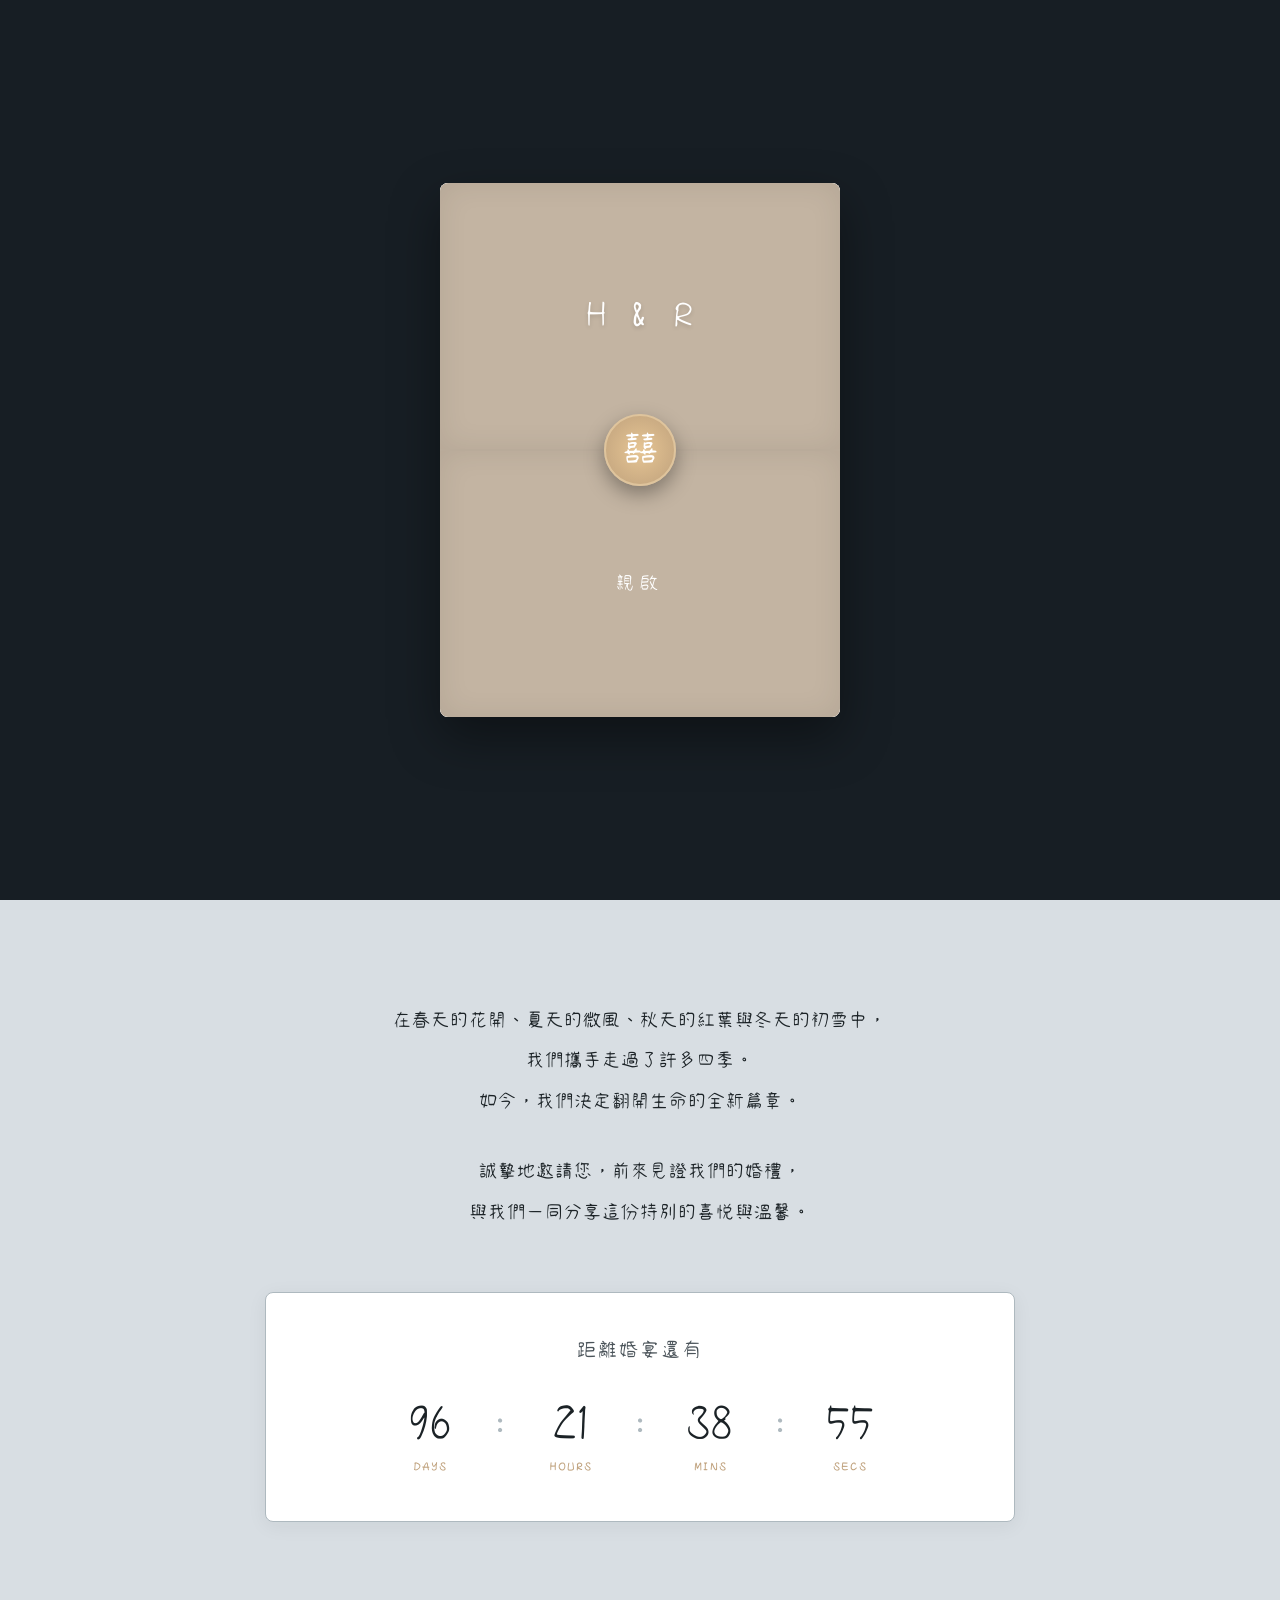
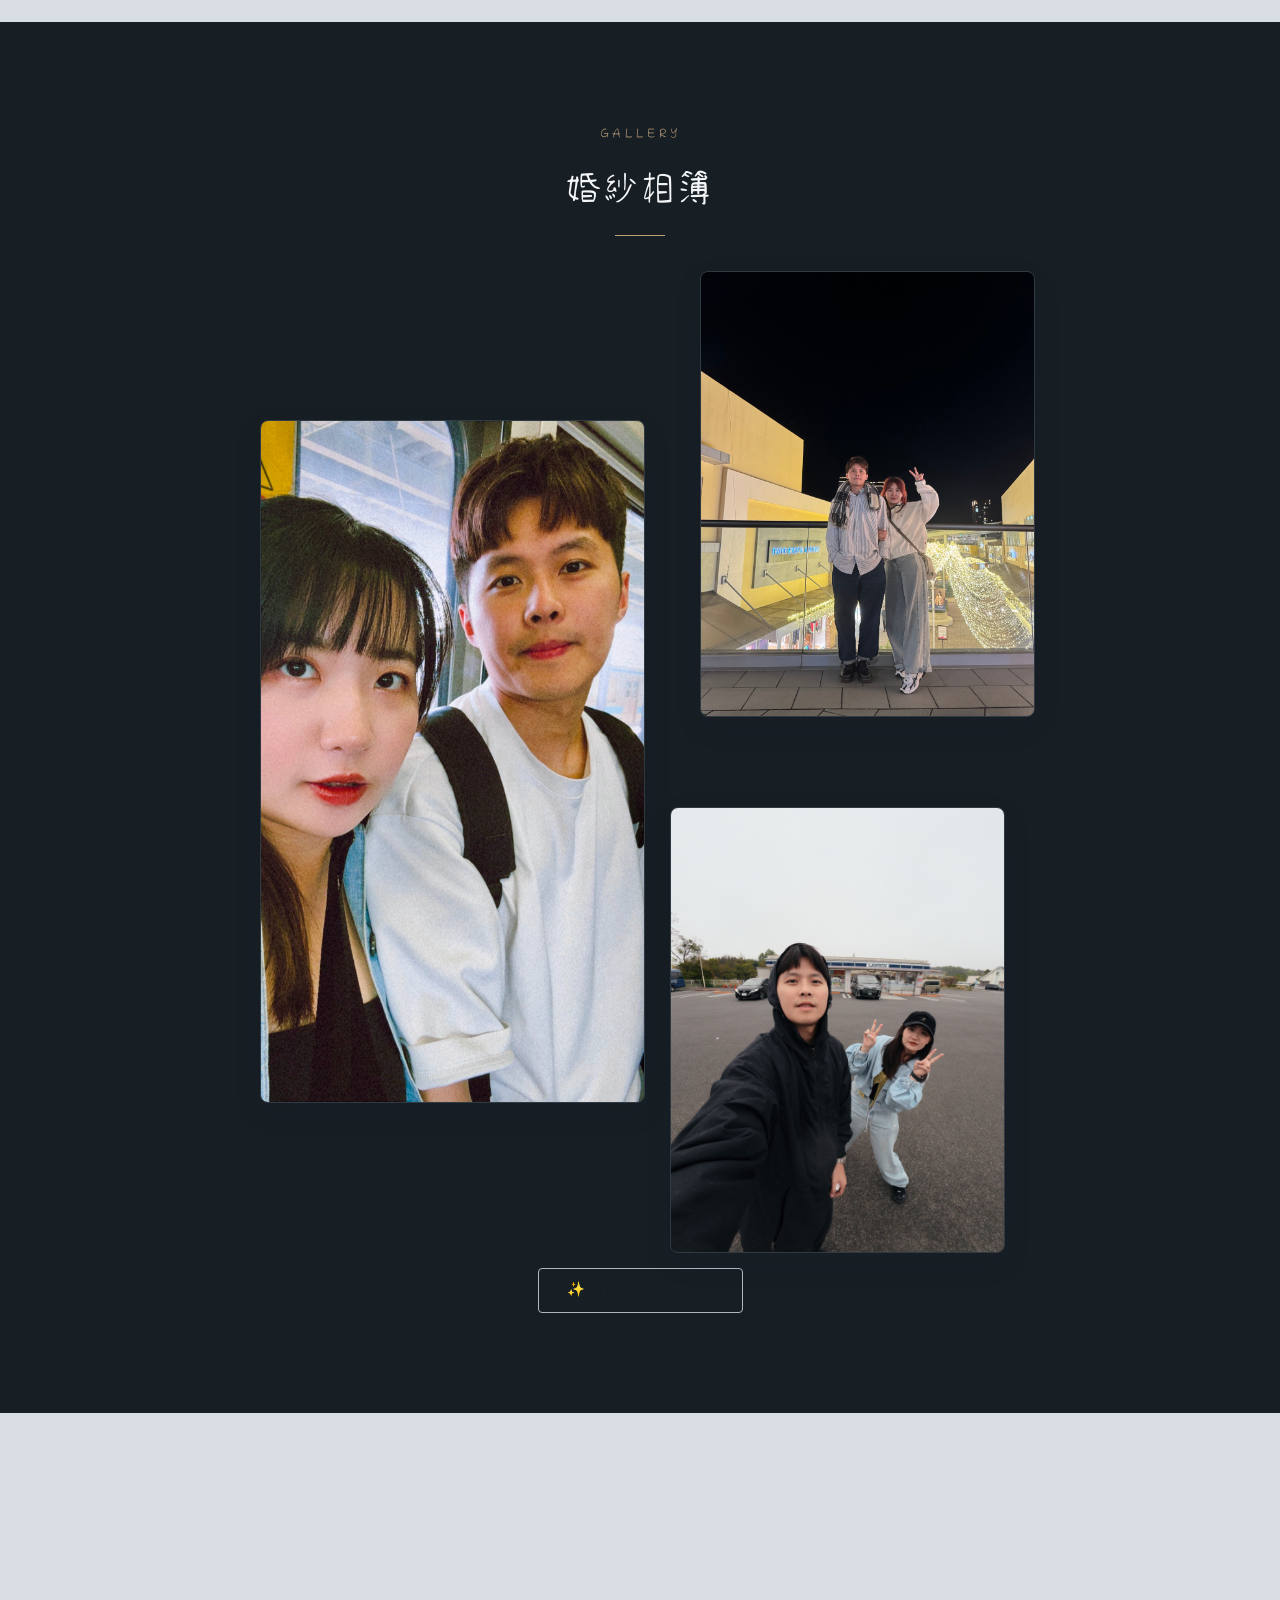
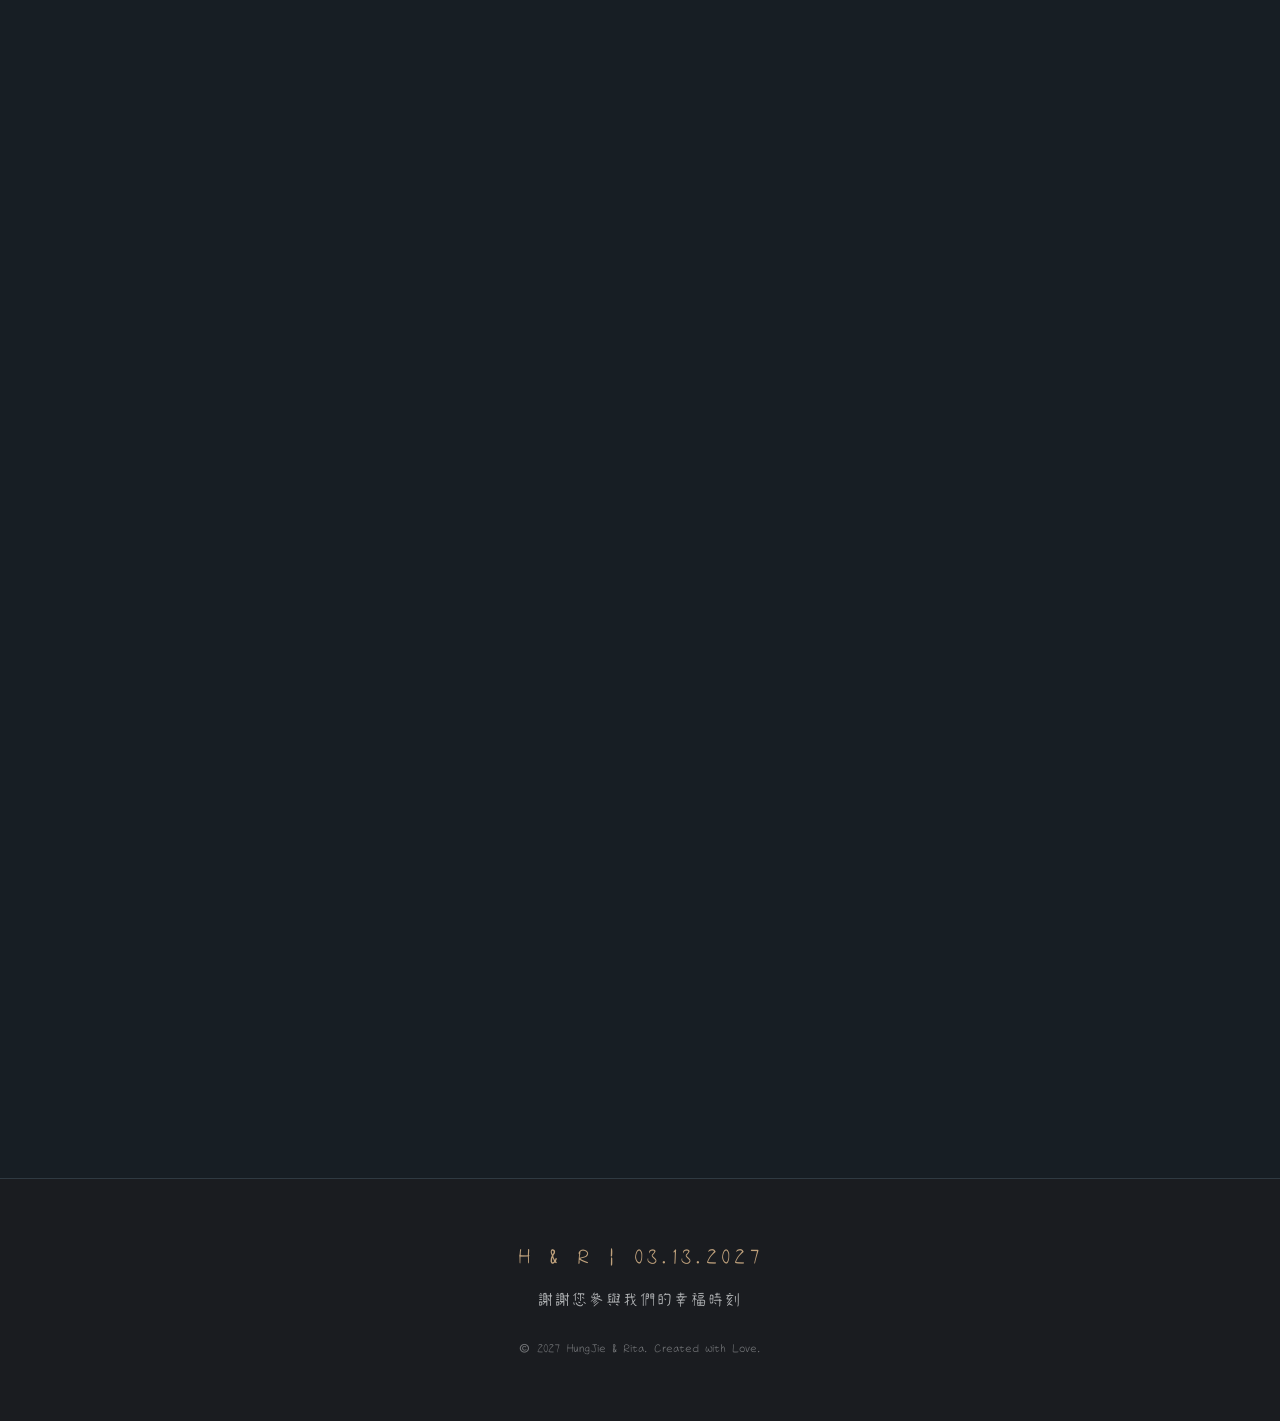
==== index.html @ d623d67f "Correct groom and bride surnames to Chien and Chang, adjust cover overlay to light wash, and deepen " ====
<!DOCTYPE html>
<html lang="zh-Hant">
<head>
  <meta charset="UTF-8">
  <meta name="viewport" content="width=device-width, initial-scale=1.0">
  <title>簡宏杰 ＆ 張汝菁 | 電子喜帖 Wedding Invitation</title>
  <meta name="description" content="誠摯地邀請您參加簡宏杰與張汝菁的婚宴，與我們一同分享這份特別的喜悅與溫馨。">
  
  <!-- Google Fonts -->
  <link rel="preconnect" href="https://fonts.googleapis.com">
  <link rel="preconnect" href="https://fonts.gstatic.com" crossorigin>
  <link href="https://fonts.googleapis.com/css2?family=Playfair+Display:ital,wght@0,400..900;1,400..900&family=Noto+Serif+TC:wght@300;400;600;700&family=Inter:wght@300;400;500;600&family=Noto+Sans+TC:wght@300;400;500;700&family=Ma+Shan+Zheng&family=Zhi+Mang+Xing&display=swap" rel="stylesheet">
  
  <!-- CSS Stylesheet -->
  <link rel="stylesheet" href="style.css">
</head>
<body>

  <!-- Interactive Opening Envelope Overlay -->
  <div id="envelope-overlay" class="envelope-overlay">
    <div class="envelope-wrapper">
      <div class="envelope">
        <!-- Top Folded Flap -->
        <div class="envelope-flap flap-top">
          <div class="flap-content">
            <span class="envelope-logo">H & R</span>
          </div>
        </div>
        <!-- Center Card Body (Revealed) -->
        <div class="envelope-body">
          <div class="envelope-invitation-preview">
            <p class="env-date">2027.03.13</p>
            <h3 class="env-title">誠摯邀請</h3>
            <p class="env-names">宏杰 ＆ 汝菁</p>
          </div>
        </div>
        <!-- Bottom Folded Flap -->
        <div class="envelope-flap flap-bottom">
          <div class="flap-content">
            <p class="envelope-tap-prompt">親啟</p>
          </div>
        </div>
        
        <!-- Golden Wax Seal Button -->
        <button id="envelope-seal" class="envelope-seal" aria-label="打開喜帖">
          <span class="seal-icon">囍</span>
        </button>
      </div>
    </div>
  </div>



  <!-- Floating Nav Bar -->
  <nav class="glass-nav">
    <div class="nav-container">
      <a href="#hero" class="nav-logo">H & R</a>
      <ul class="nav-links">
        <li><a href="#hero">首頁</a></li>
        <li><a href="#about">我們</a></li>
        <li><a href="#gallery">婚紗相簿</a></li>
        <li><a href="#event">時間地點</a></li>
        <li><a href="#guestbook">祝賀牆</a></li>
      </ul>
    </div>
  </nav>

  <!-- Section 1: Hero Cover -->
  <header id="hero" class="hero-section">
    <div class="hero-bg-blur" style="background-image: url('assets/images/cover/cover.png?v=3');"></div>
    <div class="hero-bg" style="background-image: url('assets/images/cover/cover.png?v=3');"></div>
    <div class="hero-overlay"></div>
    <div class="hero-content fade-in">
      
      <!-- Key Cover Info directly on background -->
      <span class="hero-subtitle">SAVE THE DATE</span>
      <h1 class="hero-title">HungJie & Rita</h1>
      <p class="hero-date">2027.03.13 | SATURDAY</p>
      
      <div class="hero-card-divider"></div>
      
      <span class="hero-invitation-subtitle">THE INVITATION</span>
      <h2 class="hero-invitation-title">誠摯邀請</h2>
      
      <p class="hero-couple-signature">
        新郎 <span>宏杰 HungJie</span> ＆ 新娘 <span>汝菁 Rita</span> 敬邀
      </p>
      
      <!-- Scroll Down Indicator -->
      <a href="#about" class="scroll-down-indicator" aria-label="向下捲動">
        <svg class="chevron-down" viewBox="0 0 24 24">
          <path d="M7.41 8.59L12 13.17l4.59-4.58L18 10l-6 6-6-6 1.41-1.41z"/>
        </svg>
      </a>
    </div>
  </header>

  <!-- Section 2: Dedicated Invitation Letter -->
  <section id="about" class="section about-section">
    <div class="container container-narrow">
      <div class="about-text scroll-reveal">
        <p class="greeting-para">
          在春天的花開、夏天的微風、秋天的紅葉與冬天的初雪中，<br>
          我們攜手走過了許多四季。<br>
          如今，我們決定翻開生命的全新篇章。
        </p>
        <p class="greeting-para">
          誠摯地邀請您，前來見證我們的婚禮，<br>
          與我們一同分享這份特別的喜悅與溫馨。
        </p>
      </div>

      <!-- Live Countdown Card Moved Here -->
      <div class="countdown-card scroll-reveal">
        <h3 class="countdown-card-title">距離婚宴還有</h3>
        <div id="countdown" class="countdown-grid">
          <div class="countdown-item">
            <span id="days" class="time-num">00</span>
            <span class="time-label">DAYS</span>
          </div>
          <div class="countdown-item-divider">:</div>
          <div class="countdown-item">
            <span id="hours" class="time-num">00</span>
            <span class="time-label">HOURS</span>
          </div>
          <div class="countdown-item-divider">:</div>
          <div class="countdown-item">
            <span id="minutes" class="time-num">00</span>
            <span class="time-label">MINS</span>
          </div>
          <div class="countdown-item-divider">:</div>
          <div class="countdown-item">
            <span id="seconds" class="time-num">00</span>
            <span class="time-label">SECS</span>
          </div>
        </div>
      </div>
    </div>
  </section>

  <!-- Section 3: Photo Gallery -->
  <section id="gallery" class="section gallery-section dark-gray-bg">
    <div class="container">
      <div class="section-title-wrapper scroll-reveal">
        <span class="section-subtitle">GALLERY</span>
        <h2 class="section-title">婚紗相簿</h2>
        <div class="title-divider"></div>
      </div>

      <!-- Photo Carousel/Grid -->
      <div class="gallery-container scroll-reveal">
        <div class="gallery-grid" id="gallery-grid">
          <!-- Initial 3 photos (visible) -->
          <div class="gallery-card">
            <img src="assets/images/gallery/photo1.jpg" alt="婚紗相簿" class="gallery-img" loading="lazy">
            <div class="gallery-card-overlay">
              <span class="gallery-card-overlay-text">Love in the moment</span>
            </div>
          </div>
          <div class="gallery-card">
            <img src="assets/images/gallery/photo2.jpg" alt="婚紗相簿" class="gallery-img" loading="lazy">
            <div class="gallery-card-overlay">
              <span class="gallery-card-overlay-text">Hand in hand</span>
            </div>
          </div>
          <div class="gallery-card">
            <img src="assets/images/gallery/photo3.jpg" alt="婚紗相簿" class="gallery-img" loading="lazy">
            <div class="gallery-card-overlay">
              <span class="gallery-card-overlay-text">Together forever</span>
            </div>
          </div>
          
          <!-- Hidden remaining 14 photos -->
          <div class="gallery-card hidden-card">
            <img src="assets/images/gallery/1C98C0DE-F1EB-4CD9-ACB3-D9A7E0B2897E.jpg" alt="婚紗相簿" class="gallery-img" loading="lazy">
            <div class="gallery-card-overlay">
              <span class="gallery-card-overlay-text">With all my heart</span>
            </div>
          </div>
          <div class="gallery-card hidden-card">
            <img src="assets/images/gallery/1F4D0750-FB43-400B-9E47-2E7CEA4F1B4D.jpg" alt="婚紗相簿" class="gallery-img" loading="lazy">
            <div class="gallery-card-overlay">
              <span class="gallery-card-overlay-text">Sweet memories</span>
            </div>
          </div>
          <div class="gallery-card hidden-card">
            <img src="assets/images/gallery/30B573FE-4054-45B5-99EF-4E7D1F0D1CBD.jpg" alt="婚紗相簿" class="gallery-img" loading="lazy">
            <div class="gallery-card-overlay">
              <span class="gallery-card-overlay-text">Walk with you</span>
            </div>
          </div>
          <div class="gallery-card hidden-card">
            <img src="assets/images/gallery/53CFF20E-0B8C-4ED1-BD1F-28EE45228C47.jpg" alt="婚紗相簿" class="gallery-img" loading="lazy">
            <div class="gallery-card-overlay">
              <span class="gallery-card-overlay-text">Beautiful day</span>
            </div>
          </div>
          <div class="gallery-card hidden-card">
            <img src="assets/images/gallery/5AAEAF43-9C8A-479A-8C0D-63C7B324AFB6.jpg" alt="婚紗相簿" class="gallery-img" loading="lazy">
            <div class="gallery-card-overlay">
              <span class="gallery-card-overlay-text">Perfect match</span>
            </div>
          </div>
          <div class="gallery-card hidden-card">
            <img src="assets/images/gallery/5B58DDD4-E229-4045-8860-75FFD6CAE8DB.jpg" alt="婚紗相簿" class="gallery-img" loading="lazy">
            <div class="gallery-card-overlay">
              <span class="gallery-card-overlay-text">Unconditional love</span>
            </div>
          </div>
          <div class="gallery-card hidden-card">
            <img src="assets/images/gallery/61438C18-41B4-4CDC-8BC4-A630AB195DBB.jpg" alt="婚紗相簿" class="gallery-img" loading="lazy">
            <div class="gallery-card-overlay">
              <span class="gallery-card-overlay-text">Joyful hearts</span>
            </div>
          </div>
          <div class="gallery-card hidden-card">
            <img src="assets/images/gallery/64A47B13-744A-48F6-AF22-47029DCF9FBF.jpg" alt="婚紗相簿" class="gallery-img" loading="lazy">
            <div class="gallery-card-overlay">
              <span class="gallery-card-overlay-text">Lifetime companion</span>
            </div>
          </div>
          <div class="gallery-card hidden-card">
            <img src="assets/images/gallery/6B818099-23F5-4F95-A5C2-51C0D3A72D42.jpg" alt="婚紗相簿" class="gallery-img" loading="lazy">
            <div class="gallery-card-overlay">
              <span class="gallery-card-overlay-text">Always together</span>
            </div>
          </div>
          <div class="gallery-card hidden-card">
            <img src="assets/images/gallery/91062FDC-F6FE-48B3-85FC-1026D47265B7.jpg" alt="婚紗相簿" class="gallery-img" loading="lazy">
            <div class="gallery-card-overlay">
              <span class="gallery-card-overlay-text">Pure happiness</span>
            </div>
          </div>
          <div class="gallery-card hidden-card">
            <img src="assets/images/gallery/D277FBC5-3B13-4533-851B-0F316AC45ACB.jpg" alt="婚紗相簿" class="gallery-img" loading="lazy">
            <div class="gallery-card-overlay">
              <span class="gallery-card-overlay-text">Endless love</span>
            </div>
          </div>
          <div class="gallery-card hidden-card">
            <img src="assets/images/gallery/DFDCCE85-30CD-4BC2-BBC9-504A70FD9F1D.jpg" alt="婚紗相簿" class="gallery-img" loading="lazy">
            <div class="gallery-card-overlay">
              <span class="gallery-card-overlay-text">Dream come true</span>
            </div>
          </div>
          <div class="gallery-card hidden-card">
            <img src="assets/images/gallery/EF945CB5-A2CA-46F9-9615-F774F37B8453.jpg" alt="婚紗相簿" class="gallery-img" loading="lazy">
            <div class="gallery-card-overlay">
              <span class="gallery-card-overlay-text">Blessings of love</span>
            </div>
          </div>
          <div class="gallery-card hidden-card">
            <img src="assets/images/gallery/F6D82261-CD90-409A-93BE-0EFA899F8EA8.jpg" alt="婚紗相簿" class="gallery-img" loading="lazy">
            <div class="gallery-card-overlay">
              <span class="gallery-card-overlay-text">Forever and always</span>
            </div>
          </div>
        </div>
        
        <!-- View More Button -->
        <div class="gallery-more-btn-wrapper" style="text-align: center; margin-top: 40px;">
          <button id="view-more-photos-btn" class="btn btn-outline">
            ✨ 展開更多婚紗相片
          </button>
        </div>
      </div>
    </div>
  </section>

  <!-- Section 4: Event & Map Details -->
  <section id="event" class="section event-section">
    <div class="container">
      <div class="section-title-wrapper scroll-reveal">
        <span class="section-subtitle">EVENT DETAILS</span>
        <h2 class="section-title">婚宴資訊與交通</h2>
        <div class="title-divider"></div>
      </div>

      <div class="event-grid">
        <!-- Event Card -->
        <div class="event-card scroll-reveal">
          <div class="card-icon-wrapper">
            <svg class="card-icon" viewBox="0 0 24 24">
              <path d="M9 11H7v2h2v-2zm4 0h-2v2h2v-2zm4 0h-2v2h2v-2zm2-7h-1V2h-2v2H8V2H6v2H5c-1.11 0-1.99.9-1.99 2L3 20c0 1.1.89 2 2 2h14c1.1 0 2-.9 2-2V6c0-1.1-.9-2-2-2zm0 16H5V9h14v11z"/>
            </svg>
          </div>
          <h3>婚禮時間</h3>
          <div class="event-card-divider"></div>
          <p class="time-main">2027 年 3 月 13 日 (星期六)</p>
          <p class="time-sub">中午 11:30 入席 | 12:00 正式開席</p>
          
          <!-- Calendar Button -->
          <a href="https://calendar.google.com/calendar/render?action=TEMPLATE&text=%E5%AE%8F%E6%9D%B0+%26+%E6%B1%9D%E8%8F%81+%E5%A9%9A%E5%AE%B4&dates=20270313T033000Z/20270313T073000Z&details=%E8%AA%A0%E6%96%AC%E9%82%80%E8%AB%8B%E6%82%A8%E5%8F%83%E5%8A%A0%E6%88%91%E5%80%91%E7%9A%84%E5%A9%9A%E7%A6%AE%EF%BC%81&location=%E8%AA%A0%E5%93%81%E8%A1%8C%E6%97%85+-+%E5%8F%B0%E5%8C%97%E5%B8%82%E4%BF%A1%E7%BE%A9%E5%8D%80%E8%8F%B8%E5%BB%A0%E8%B7%AF98%E8%99%9F16%E6%A8%93" 
             target="_blank" class="btn btn-outline" rel="noopener">
            <svg class="btn-icon" viewBox="0 0 24 24">
              <path d="M19 19H5V8h14v11zM16 12h-3v3h3v-3zm3-8h-1V2h-2v2H8V2H6v2H5c-1.11 0-2 .9-2 2v14c0 1.1.89 2 2 2h14c1.1 0 2-.9 2-2V6c0-1.1-.9-2-2-2z"/>
            </svg>
            加入 Google 行事曆
          </a>
        </div>

        <!-- Venue Card -->
        <div class="event-card scroll-reveal">
          <div class="card-icon-wrapper">
            <svg class="card-icon" viewBox="0 0 24 24">
              <path d="M12 2C8.13 2 5 5.13 5 9c0 5.25 7 13 7 13s7-7.75 7-13c0-3.87-3.13-7-7-7zm0 9.5c-1.38 0-2.5-1.12-2.5-2.5s1.12-2.5 2.5-2.5 2.5 1.12 2.5 2.5-1.12 2.5-2.5 2.5z"/>
            </svg>
          </div>
          <h3>婚宴地點</h3>
          <div class="event-card-divider"></div>
          <p class="time-main">誠品行旅 16F The Penthouse 品居</p>
          <p class="time-sub">台北市信義區菸廠路 98 號 16 樓</p>
          <p class="traffic-notice">🚗 備有地下專屬停車場，提供 4 小時免費停車優惠。</p>
        </div>
      </div>

      <!-- Traffic Directions Card -->
      <div class="event-card traffic-details-card scroll-reveal">
        <h3>🚇 交通指引與停車資訊</h3>
        <div class="event-card-divider"></div>
        <div class="traffic-section">
          <h4>🚇 捷運乘車指引</h4>
          <p><strong>板南線（藍線）「國父紀念館站」：</strong>由 5 號出口出站，沿光復南路步行至菸廠路（市民大道旁），即可抵達松山文創園區與飯店，步行時間約 10 分鐘。</p>
          <p><strong>板南線（藍線）「市政府站」：</strong>由 1 號出口出站，沿忠孝東路步行至忠孝東路四段 553 巷進出，步行時間約 10-15 分鐘。</p>
        </div>
        <div class="traffic-section">
          <h4>🚗 開車與停車優惠</h4>
          <p><strong>導航地址：</strong>台北市信義區菸廠路 98 號（請由市民大道五段轉入菸廠路進入）。</p>
          <p><strong>專屬停車：</strong>婚宴賓客可將車輛免費停放於<strong>飯店地下停車場</strong>（台北文創大樓地下停車場），飯店提供與會嘉賓每輛車 <strong>4 小時免費停車</strong> 優惠。</p>
        </div>
      </div>

      <!-- Embedded Google Map -->
      <div class="map-wrapper scroll-reveal" style="margin-top: 40px;">
        <iframe 
          title="Google Map of Venue"
          src="https://www.google.com/maps/embed?pb=!1m18!1m12!1m3!1d3614.9392193108665!2d121.55745137521743!3d25.045437877813875!2m3!1f0!2f0!3f0!3m2!1i1024!2i768!4f13.1!3m3!1m2!1s0x3442abb6b12a8a83%3A0x6335198031d279d0!2z6KqA5Z-66KGM5pmA!5e0!3m2!1szh-TW!2stw!4v1720614400000!5m2!1szh-TW!2stw" 
          width="100%" 
          height="450" 
          style="border:0;" 
          allowfullscreen="" 
          loading="lazy" 
          referrerpolicy="no-referrer-when-downgrade">
        </iframe>
      </div>
    </div>
  </section>

  <!-- Section 5: Blessing Wall (Interactive Guestbook) -->
  <section id="guestbook" class="section guestbook-section dark-gray-bg">
    <div class="container container-narrow">
      <div class="section-title-wrapper scroll-reveal">
        <span class="section-subtitle">GUESTBOOK</span>
        <h2 class="section-title">幸福祝賀牆</h2>
        <div class="title-divider"></div>
        <p class="section-desc-para">歡迎留下您對新人的祝福，您的祝賀會即時顯示在下方的祝福牆上！</p>
      </div>

      <!-- Input Form -->
      <div class="guestbook-form-card scroll-reveal">
        <form id="wish-form">
          <div class="form-group">
            <label for="guest-name">您的名字</label>
            <input type="text" id="guest-name" required placeholder="例如：王小明 或 大學同學 Alice" maxlength="20">
          </div>
          <div class="form-group">
            <label for="guest-wish">給新人的祝福語</label>
            <textarea id="guest-wish" required placeholder="寫下對新人的溫馨祝福..." rows="4" maxlength="150"></textarea>
          </div>
          <button type="submit" class="btn btn-primary">
            <svg class="btn-icon" viewBox="0 0 24 24">
              <path d="M2.01 21L23 12 2.01 3 2 10l15 2-15 2z"/>
            </svg>
            送出祝福
          </button>
        </form>
      </div>

      <!-- Wish Messages Display (Masonry Grid Style) -->
      <div class="wish-board scroll-reveal" id="wish-board">
        <!-- Wish items dynamically added by JS -->
      </div>
    </div>
  </section>

  <!-- Footer -->
  <footer class="footer">
    <p class="footer-eng">H & R | 03.13.2027</p>
    <p class="footer-ch">謝謝您參與我們的幸福時刻</p>
    <p class="footer-copyright">&copy; 2027 HungJie & Rita. Created with Love.</p>
  </footer>

  <!-- Lightbox Modal for Gallery Images -->
  <div id="lightbox" class="lightbox">
    <span class="lightbox-close">&times;</span>
    <button class="lightbox-prev" id="lightbox-prev" aria-label="上一張">&lsaquo;</button>
    <img class="lightbox-content" id="lightbox-img" src="" alt="婚紗照放大圖">
    <button class="lightbox-next" id="lightbox-next" aria-label="下一張">&rsaquo;</button>
    <div class="lightbox-counter" id="lightbox-counter">1 / 17</div>
  </div>



  <!-- JavaScript -->
  <script src="script.js"></script>
</body>
</html>
---- style.css ----
/* ==========================================
   💍 Elegant Wedding Invitation CSS
   Theme: Texture Muted Gray & Champagne Gold
   ========================================== */

@font-face {
  font-family: 'JasonHandwriting';
  src: url('assets/fonts/JasonHandwriting1-Regular.woff2') format('woff2');
  font-weight: normal;
  font-style: normal;
  font-display: swap;
}

@font-face {
  font-family: 'DFPLingHui';
  src: url('assets/fonts/DFPLingHui.ttf') format('truetype'),
       url('assets/fonts/DFPLingHui.otf') format('opentype');
  font-weight: normal;
  font-style: normal;
  font-display: swap;
}

:root {
  /* Color Palette */
  --bg-light: #d8dee3;          /* Darker, more saturated cool slate gray */
  --bg-medium: #b0bbc2;         /* Saturated medium gray */
  --bg-dark: #171e24;           /* Rich deep dark slate */
  --bg-card: #ffffff;           /* Crisp white for cards */
  --text-dark: #1b2226;         /* Deeper slate gray for text */
  --text-muted: #4a5359;        /* Saturated muted gray for body text */
  --text-light: #f3f5f6;        /* Light slate for text on dark backgrounds */
  --accent: #bfa17c;            /* Muted champagne gold accent */
  --accent-light: #d6be9e;      /* Muted light gold accent */
  --border-color: #aeb9bf;      /* Darker border color to match */
  --border-color-dark: #2f3a42; /* Borders for dark section */
  --shadow-sm: 0 4px 20px rgba(23,30,36,0.06);
  --shadow-md: 0 10px 30px rgba(23,30,36,0.08);
  --shadow-lg: 0 20px 40px rgba(23,30,36,0.12);
  
  /* Fonts */
  --font-serif: 'JasonHandwriting', 'DFPLingHui', 'Noto Serif TC', 'Playfair Display', Georgia, serif;
  --font-sans: 'JasonHandwriting', 'DFPLingHui', 'Noto Sans TC', 'Inter', -apple-system, BlinkMacSystemFont, sans-serif;
  
  /* Layout */
  --container-width: 1100px;
  --container-narrow: 750px;
}

/* Reset & Base Styles */
* {
  box-sizing: border-box;
  margin: 0;
  padding: 0;
}

html {
  scroll-behavior: smooth;
  font-size: 16px;
  -webkit-font-smoothing: antialiased;
  -moz-osx-font-smoothing: grayscale;
}

body {
  background-color: var(--bg-light);
  color: var(--text-dark);
  font-family: var(--font-sans);
  line-height: 1.8;
  overflow-x: hidden;
}

a {
  color: inherit;
  text-decoration: none;
  transition: all 0.3s ease;
}

img {
  max-width: 100%;
  height: auto;
  display: block;
}

/* Utilities */
.container {
  width: 90%;
  max-width: var(--container-width);
  margin: 0 auto;
}

.container-narrow {
  width: 90%;
  max-width: var(--container-narrow);
  margin: 0 auto;
}

.section {
  padding: 100px 0;
  position: relative;
}

.dark-gray-bg {
  background-color: var(--bg-dark);
  color: var(--text-light);
}

.hidden {
  display: none !important;
}

/* Scroll Animations */
.scroll-reveal {
  opacity: 0;
  transform: translateY(30px);
  transition: opacity 1s cubic-bezier(0.215, 0.61, 0.355, 1), 
              transform 1s cubic-bezier(0.215, 0.61, 0.355, 1);
}

.scroll-reveal.active {
  opacity: 1;
  transform: translateY(0);
}

/* Buttons */
.btn {
  display: inline-flex;
  align-items: center;
  justify-content: center;
  padding: 12px 28px;
  font-family: var(--font-sans);
  font-size: 0.9rem;
  letter-spacing: 1px;
  font-weight: 500;
  border-radius: 4px;
  cursor: pointer;
  transition: all 0.4s ease;
}

.btn-primary {
  background-color: var(--accent);
  color: #fff;
  border: 1px solid var(--accent);
}

.btn-primary:hover {
  background-color: var(--accent-light);
  border-color: var(--accent-light);
  transform: translateY(-2px);
  box-shadow: 0 5px 15px rgba(191, 161, 124, 0.3);
}

.btn-outline {
  background-color: transparent;
  color: var(--text-dark);
  border: 1px solid var(--border-color);
}

.btn-outline:hover {
  border-color: var(--accent);
  color: var(--accent);
  transform: translateY(-2px);
}

.btn-icon {
  width: 18px;
  height: 18px;
  margin-right: 8px;
  fill: currentColor;
}



/* Floating Glass Navigation */
.glass-nav {
  position: fixed;
  top: 20px;
  left: 50%;
  transform: translateX(-50%);
  width: 90%;
  max-width: 700px;
  background: rgba(255, 255, 255, 0.85);
  backdrop-filter: blur(12px);
  -webkit-backdrop-filter: blur(12px);
  border: 1px solid rgba(255, 255, 255, 0.4);
  border-radius: 30px;
  z-index: 1000;
  box-shadow: var(--shadow-sm);
  transition: all 0.3s ease;
}

.glass-nav.scrolled {
  top: 10px;
  width: 95%;
  background: rgba(255, 255, 255, 0.95);
  box-shadow: var(--shadow-md);
}

.nav-container {
  display: flex;
  justify-content: space-between;
  align-items: center;
  padding: 10px 24px;
}

.nav-logo {
  font-family: var(--font-serif);
  font-size: 1.3rem;
  font-weight: 600;
  letter-spacing: 2px;
  color: var(--text-dark);
}

.nav-links {
  display: flex;
  list-style: none;
  gap: 20px;
}

.nav-links a {
  font-size: 0.85rem;
  font-weight: 500;
  letter-spacing: 1px;
  color: var(--text-muted);
  padding: 6px 12px;
  border-radius: 20px;
}

.nav-links a:hover {
  color: var(--accent);
  background-color: rgba(191, 161, 124, 0.08);
}

/* Hero Section */
.hero-section {
  position: relative;
  min-height: 100vh;
  height: auto;
  width: 100%;
  display: flex;
  align-items: flex-start;
  justify-content: center;
  text-align: center;
  color: white;
  overflow: hidden;
  padding: 13vh 20px 80px 20px;
}

.hero-bg-blur {
  position: absolute;
  top: 0;
  left: 0;
  width: 100%;
  height: 100%;
  background-size: cover;
  background-position: center;
  filter: blur(25px);
  transform: scale(1.1);
  opacity: 0.45; /* Lighter background blur opacity */
  z-index: 0;
}

.hero-bg {
  position: absolute;
  top: 0;
  left: 0;
  width: 100%;
  height: 100%;
  background-size: contain;
  background-repeat: no-repeat;
  background-position: center;
  z-index: 1;
}

.hero-overlay {
  position: absolute;
  top: 0;
  left: 0;
  width: 100%;
  height: 100%;
  background: linear-gradient(to bottom, rgba(255, 255, 255, 0.2) 0%, rgba(255, 255, 255, 0.45) 100%); /* Light off-white gradient wash to boost readability of dark text */
  z-index: 2;
}

.hero-content {
  position: relative;
  z-index: 3;
  padding: 0 20px;
  max-width: 650px;
  width: 100%;
  display: flex;
  flex-direction: column;
  align-items: center;
  margin: 0 auto;
}

.hero-subtitle {
  font-family: var(--font-sans);
  font-size: 0.95rem;
  letter-spacing: 6px;
  font-weight: 400;
  display: block;
  margin-bottom: 15px;
  text-transform: uppercase;
  color: #947545; /* Deeper bronze gold for excellent contrast on light backgrounds */
}

.hero-title {
  font-family: var(--font-serif);
  font-size: 3.4rem;
  font-weight: 300;
  letter-spacing: 2px;
  margin-bottom: 15px;
  line-height: 1.15;
  color: var(--text-dark); /* dark charcoal slate */
}

.hero-date {
  font-family: var(--font-serif);
  font-size: 1.2rem;
  letter-spacing: 4px;
  font-weight: 300;
  color: var(--text-muted); /* muted dark gray */
  margin-bottom: 0;
}

.hero-card-divider {
  height: 1px;
  width: 80px;
  background: #947545; /* Deeper bronze gold */
  margin: 25px auto;
  opacity: 0.8;
}

.hero-invitation-subtitle {
  font-family: var(--font-sans);
  font-size: 0.8rem;
  letter-spacing: 4px;
  font-weight: 500;
  color: #947545; /* Deeper bronze gold */
  text-transform: uppercase;
  display: block;
  margin-bottom: 5px;
}

.hero-invitation-title {
  font-family: var(--font-serif);
  font-size: 1.9rem;
  color: #947545; /* Deeper bronze gold */
  margin-bottom: 20px;
  letter-spacing: 4px;
  font-weight: 400;
}

.hero-greeting p {
  font-size: 1rem;
  line-height: 1.85;
  margin-bottom: 15px;
  letter-spacing: 1px;
  font-weight: 300;
  color: rgba(255, 255, 255, 0.95);
  text-shadow: 0 2px 10px rgba(0, 0, 0, 0.6);
}

.hero-couple-signature {
  font-size: 1.15rem;
  margin-top: 25px;
  margin-bottom: 30px;
  letter-spacing: 1.5px;
  color: var(--text-dark);
}

.hero-couple-signature span {
  font-weight: 600;
  color: #947545; /* Deeper bronze gold */
}

.hero-countdown-wrapper {
  background: rgba(23, 30, 36, 0.5); /* Semi-transparent glass for countdown block */
  backdrop-filter: blur(10px);
  -webkit-backdrop-filter: blur(10px);
  border: 1px solid rgba(255, 255, 255, 0.1);
  border-radius: 8px;
  padding: 25px 30px;
  margin-top: 25px;
  width: 100%;
  max-width: 480px;
  box-shadow: 0 10px 25px rgba(0, 0, 0, 0.2);
}

.hero-countdown-title {
  font-size: 0.9rem;
  letter-spacing: 2px;
  margin-bottom: 20px;
  color: var(--accent);
  text-transform: uppercase;
  font-weight: 500;
  text-shadow: 0 2px 8px rgba(0, 0, 0, 0.4);
}

.hero-content .time-num {
  color: var(--accent);
  text-shadow: 0 2px 10px rgba(0, 0, 0, 0.3);
}

.hero-content .time-label {
  color: rgba(255, 255, 255, 0.7);
  text-shadow: 0 1px 5px rgba(0, 0, 0, 0.4);
}

.hero-content .countdown-item-divider {
  color: rgba(255, 255, 255, 0.8);
  text-shadow: 0 2px 8px rgba(0, 0, 0, 0.4);
}

/* Animations for Hero load */
.fade-in {
  opacity: 0;
  transform: translateY(20px);
  animation: fadeInUp 1s ease-out forwards;
}

.fade-in-delay-1 {
  opacity: 0;
  transform: translateY(20px);
  animation: fadeInUp 1s ease-out 0.4s forwards;
}

.fade-in-delay-2 {
  opacity: 0;
  transform: translateY(20px);
  animation: fadeInUp 1s ease-out 0.8s forwards;
}

@keyframes fadeInUp {
  to {
    opacity: 1;
    transform: translateY(0);
  }
}

/* Scroll Down Indicator */
.scroll-down-indicator {
  position: absolute;
  bottom: 40px;
  left: 50%;
  transform: translateX(-50%);
  z-index: 10;
  color: rgba(255, 255, 255, 0.8);
  animation: bounce 2s infinite;
}

.chevron-down {
  width: 24px;
  height: 24px;
  fill: currentColor;
}

@keyframes bounce {
  0%, 20%, 50%, 80%, 100% { transform: translate(-50%, 0); }
  40% { transform: translate(-50%, -10px); }
  60% { transform: translate(-50%, -5px); }
}

/* Section Header Typography */
.section-title-wrapper {
  text-align: center;
  margin-bottom: 60px;
}

.section-subtitle {
  font-family: var(--font-sans);
  font-size: 0.8rem;
  letter-spacing: 4px;
  font-weight: 500;
  color: var(--accent);
  text-transform: uppercase;
  display: block;
  margin-bottom: 12px;
}

.section-title {
  font-family: var(--font-serif);
  font-size: 2.2rem;
  font-weight: 400;
  letter-spacing: 2px;
}

.title-divider {
  width: 50px;
  height: 1px;
  background-color: var(--accent);
  margin: 15px auto 0;
}

/* About & Story Section */
.about-section {
  background-color: var(--bg-light);
}

.about-text {
  text-align: center;
  margin-bottom: 50px;
}

.greeting-para {
  font-family: var(--font-serif);
  font-size: 1.15rem;
  color: var(--text-dark);
  margin-bottom: 30px;
  font-weight: 300;
  letter-spacing: 1px;
  line-height: 2.2;
}

.couple-signature {
  font-family: var(--font-serif);
  font-size: 1.4rem;
  font-weight: 400;
  margin-top: 40px;
  letter-spacing: 2px;
}

.couple-signature span {
  color: var(--accent);
  font-weight: 600;
}

/* Countdown Card */
.countdown-card {
  background: var(--bg-card);
  border: 1px solid var(--border-color);
  border-radius: 8px;
  padding: 40px;
  text-align: center;
  box-shadow: var(--shadow-sm);
  margin-top: 60px;
}

.countdown-card-title {
  font-family: var(--font-serif);
  font-size: 1.2rem;
  font-weight: 400;
  letter-spacing: 2px;
  color: var(--text-muted);
  margin-bottom: 30px;
}

.countdown-grid {
  display: flex;
  justify-content: center;
  align-items: center;
  gap: 15px;
}

.countdown-item {
  flex: 1;
  max-width: 100px;
  display: flex;
  flex-direction: column;
  align-items: center;
}

.time-num {
  font-family: var(--font-serif);
  font-size: 3rem;
  font-weight: 300;
  line-height: 1;
  color: var(--text-dark);
  margin-bottom: 8px;
}

.time-label {
  font-family: var(--font-sans);
  font-size: 0.7rem;
  font-weight: 600;
  letter-spacing: 2px;
  color: var(--accent);
}

.countdown-item-divider {
  font-family: var(--font-serif);
  font-size: 2rem;
  font-weight: 300;
  color: var(--border-color);
  margin-bottom: 25px;
}

/* Gallery Section */
.gallery-section {
  overflow: hidden;
}

.gallery-container {
  max-width: 800px;
  margin: 0 auto;
  padding: 0 20px;
}

.gallery-grid {
  display: grid;
  grid-template-columns: 1.15fr 1fr;
  grid-gap: 40px;
  margin-top: 40px;
  align-items: center;
}

.gallery-card {
  border-radius: 8px;
  overflow: hidden;
  position: relative;
  cursor: pointer;
  box-shadow: var(--shadow-md);
  transition: all 0.5s cubic-bezier(0.25, 0.46, 0.45, 0.94);
  border: 1px solid var(--border-color-dark);
  background-color: rgba(255, 255, 255, 0.02);
}

/* Staggered offsets for irregular layouts */
.gallery-card:nth-child(1) {
  grid-row: span 2;
  transform: translateY(0);
}

.gallery-card:nth-child(2) {
  transform: translateY(-25px) translateX(15px);
}

.gallery-card:nth-child(3) {
  transform: translateY(25px) translateX(-15px);
}

/* Hover transitions preserving staggered state */
.gallery-card:nth-child(1):hover {
  transform: translateY(-8px) scale(1.01);
  box-shadow: var(--shadow-lg);
}

.gallery-card:nth-child(2):hover {
  transform: translateY(-33px) translateX(15px) scale(1.02);
  box-shadow: var(--shadow-lg);
}

.gallery-card:nth-child(3):hover {
  transform: translateY(17px) translateX(-15px) scale(1.02);
  box-shadow: var(--shadow-lg);
}

@media (max-width: 768px) {
  .gallery-grid {
    grid-template-columns: 1fr;
    grid-gap: 30px;
    margin-top: 20px;
  }
  
  .gallery-card:nth-child(1) {
    grid-row: span 1;
    transform: none;
    width: 95%;
    margin: 0 auto;
  }
  
  .gallery-card:nth-child(2) {
    transform: none;
    width: 85%;
    margin-left: 5%;
  }
  
  .gallery-card:nth-child(3) {
    transform: none;
    width: 85%;
    margin-left: 10%;
  }
  
  .gallery-card:nth-child(1):hover,
  .gallery-card:nth-child(2):hover,
  .gallery-card:nth-child(3):hover {
    transform: translateY(-3px);
  }
}

.gallery-img {
  width: 100%;
  height: auto;
  display: block;
  transition: transform 0.6s ease;
}

.gallery-card:hover .gallery-img {
  transform: scale(1.03);
}

.gallery-card-overlay {
  position: absolute;
  top: 0;
  left: 0;
  width: 100%;
  height: 100%;
  background: rgba(23, 30, 36, 0.35);
  opacity: 0;
  display: flex;
  align-items: center;
  justify-content: center;
  transition: all 0.3s ease;
}

.gallery-card:hover .gallery-card-overlay {
  opacity: 1;
}

.gallery-card-overlay-text {
  color: white;
  font-family: var(--font-serif);
  font-size: 1.2rem;
  letter-spacing: 2px;
  border-bottom: 1px solid var(--accent);
  padding-bottom: 5px;
}

/* Event Details & Transportation */
.event-grid {
  display: grid;
  grid-template-columns: repeat(2, 1fr);
  grid-gap: 30px;
  margin-bottom: 40px;
}

.event-card {
  background-color: var(--bg-card);
  border: 1px solid var(--border-color);
  border-radius: 8px;
  padding: 50px 40px;
  text-align: center;
  box-shadow: var(--shadow-sm);
  transition: all 0.4s ease;
}

.event-card:hover {
  transform: translateY(-5px);
  box-shadow: var(--shadow-md);
}

.card-icon-wrapper {
  width: 70px;
  height: 70px;
  background-color: rgba(191, 161, 124, 0.08);
  border-radius: 50%;
  display: flex;
  align-items: center;
  justify-content: center;
  margin: 0 auto 25px;
  color: var(--accent);
}

.card-icon {
  width: 32px;
  height: 32px;
  fill: currentColor;
}

.event-card h3 {
  font-family: var(--font-serif);
  font-size: 1.5rem;
  font-weight: 500;
  letter-spacing: 1px;
  margin-bottom: 15px;
}

.event-card-divider {
  width: 40px;
  height: 1px;
  background-color: var(--border-color);
  margin: 0 auto 20px;
}

.time-main {
  font-size: 1.1rem;
  font-weight: 600;
  color: var(--text-dark);
  margin-bottom: 5px;
}

.time-sub {
  font-size: 0.95rem;
  color: var(--text-muted);
  margin-bottom: 25px;
}

.traffic-notice {
  font-size: 0.9rem;
  color: var(--text-muted);
  background-color: var(--bg-light);
  padding: 10px 15px;
  border-radius: 4px;
  display: inline-block;
}

/* Map Section */
.map-wrapper {
  border-radius: 8px;
  overflow: hidden;
  border: 1px solid var(--border-color);
  box-shadow: var(--shadow-md);
  margin-top: 40px;
}

.map-wrapper iframe {
  filter: grayscale(20%) contrast(90%); /* Fits the elegant gray theme */
  transition: all 0.5s ease;
}

.map-wrapper iframe:hover {
  filter: none;
}

/* Blessing Wall (Guestbook) */
.section-desc-para {
  font-size: 0.95rem;
  color: var(--text-muted);
  margin-top: 10px;
}

body.dark-gray-bg .section-desc-para,
.dark-gray-bg .section-desc-para {
  color: var(--text-light);
  opacity: 0.8;
}

.guestbook-form-card {
  background-color: rgba(255, 255, 255, 0.03);
  border: 1px solid var(--border-color-dark);
  border-radius: 8px;
  padding: 40px;
  box-shadow: var(--shadow-sm);
  margin-bottom: 50px;
  backdrop-filter: blur(5px);
}

.form-group {
  margin-bottom: 20px;
}

.form-group label {
  display: block;
  font-size: 0.85rem;
  font-weight: 500;
  letter-spacing: 1px;
  color: var(--accent);
  margin-bottom: 8px;
  text-transform: uppercase;
}

.form-group input,
.form-group textarea {
  width: 100%;
  padding: 14px 16px;
  background-color: rgba(0, 0, 0, 0.2);
  border: 1px solid var(--border-color-dark);
  border-radius: 4px;
  color: white;
  font-family: var(--font-sans);
  font-size: 0.95rem;
  transition: all 0.3s ease;
}

.form-group input:focus,
.form-group textarea:focus {
  outline: none;
  border-color: var(--accent);
  background-color: rgba(0, 0, 0, 0.3);
  box-shadow: 0 0 8px rgba(191, 161, 124, 0.2);
}

.guestbook-form-card .btn-primary {
  width: 100%;
}

/* Wish Board (Grid Layout) */
.wish-board {
  display: grid;
  grid-template-columns: repeat(2, 1fr);
  grid-gap: 20px;
}

.wish-item {
  background-color: rgba(255, 255, 255, 0.05);
  border: 1px solid rgba(255, 255, 255, 0.08);
  border-radius: 8px;
  padding: 24px;
  box-shadow: var(--shadow-sm);
  position: relative;
  transition: all 0.3s ease;
  animation: scaleIn 0.5s ease-out forwards;
}

.wish-item:hover {
  transform: translateY(-3px);
  background-color: rgba(255, 255, 255, 0.07);
}

@keyframes scaleIn {
  from {
    opacity: 0;
    transform: scale(0.95);
  }
  to {
    opacity: 1;
    transform: scale(1);
  }
}

.wish-header {
  display: flex;
  justify-content: space-between;
  align-items: center;
  margin-bottom: 12px;
  border-bottom: 1px dashed var(--border-color-dark);
  padding-bottom: 8px;
}

.wish-name {
  font-family: var(--font-serif);
  font-size: 1.05rem;
  font-weight: 600;
  color: var(--accent-light);
}

.wish-time {
  font-size: 0.75rem;
  color: var(--text-light);
  opacity: 0.5;
}

.wish-text {
  font-size: 0.95rem;
  line-height: 1.6;
  color: var(--text-light);
  opacity: 0.9;
  word-break: break-all;
}

/* Lightbox Modal */
.lightbox {
  display: none;
  position: fixed;
  z-index: 2000;
  top: 0;
  left: 0;
  width: 100%;
  height: 100%;
  background-color: rgba(34, 37, 42, 0.95);
  align-items: center;
  justify-content: center;
}

.lightbox-close {
  position: absolute;
  top: 30px;
  right: 40px;
  color: white;
  font-size: 40px;
  font-weight: 300;
  cursor: pointer;
  transition: all 0.3s ease;
}

.lightbox-close:hover {
  color: var(--accent);
}

.lightbox-content {
  max-width: 90%;
  max-height: 85vh;
  object-fit: contain;
  border-radius: 4px;
  animation: zoomIn 0.3s ease;
}

@keyframes zoomIn {
  from { transform: scale(0.9); opacity: 0; }
  to { transform: scale(1); opacity: 1; }
}

/* Footer Section */
.footer {
  background-color: #1a1c20;
  color: var(--text-light);
  text-align: center;
  padding: 60px 20px;
  border-top: 1px solid var(--border-color-dark);
}

.footer-eng {
  font-family: var(--font-serif);
  font-size: 1.3rem;
  letter-spacing: 4px;
  margin-bottom: 10px;
  color: var(--accent);
}

.footer-ch {
  font-family: var(--font-serif);
  font-size: 0.95rem;
  letter-spacing: 2px;
  opacity: 0.7;
  margin-bottom: 25px;
}

.footer-copyright {
  font-size: 0.75rem;
  opacity: 0.4;
}

/* ==========================================
   📱 Responsive Design & Media Queries
   ========================================== */

/* Tablet Screens (under 900px) */
@media (max-width: 900px) {
  .hero-title {
    font-size: 3.5rem;
  }
  
  .event-grid {
    grid-template-columns: 1fr;
    grid-gap: 20px;
  }
  
  .gallery-grid {
    grid-gap: 15px;
  }
  
  .gallery-item {
    height: 280px;
  }
  
  .gallery-item.large {
    height: 400px;
  }
  
  .wish-board {
    grid-template-columns: 1fr;
  }
}

/* Mobile Screens (under 600px) */
@media (max-width: 600px) {
  .section {
    padding: 70px 0;
  }
  
  /* Floating Nav Adjustment for Mobile (Bottom floating bar or simpler style) */
  .glass-nav {
    top: auto;
    bottom: 20px;
    width: 92%;
    border-radius: 20px;
    box-shadow: 0 -5px 25px rgba(0, 0, 0, 0.1);
  }
  
  .glass-nav.scrolled {
    top: auto;
    bottom: 10px;
    width: 95%;
  }
  
  .nav-container {
    padding: 8px 16px;
  }
  
  .nav-logo {
    display: none; /* Save space on mobile */
  }
  
  .nav-links {
    width: 100%;
    justify-content: space-around;
    gap: 0;
  }
  
  .nav-links a {
    font-size: 0.8rem;
    padding: 6px 8px;
  }
  
  /* Hero Content */
  .hero-title {
    font-size: 2.8rem;
  }
  
  .hero-subtitle {
    font-size: 0.8rem;
    letter-spacing: 4px;
  }
  
  .hero-date {
    font-size: 1rem;
  }
  
  /* Countdown Card */
  .countdown-card {
    padding: 25px 15px;
  }
  
  .time-num {
    font-size: 2rem;
  }
  
  .time-label {
    font-size: 0.6rem;
    letter-spacing: 1px;
  }
  
  .countdown-item-divider {
    font-size: 1.5rem;
    margin-bottom: 15px;
  }
  
  /* Gallery */
  .gallery-grid {
    grid-template-columns: 1fr;
  }
  
  .gallery-item.large {
    grid-column: span 1;
    height: 300px;
  }
  
  .gallery-item {
    height: 250px;
  }
  
  /* Event Details */
  .event-card {
    padding: 35px 20px;
  }
  
  .time-main {
    font-size: 1rem;
  }
  
  .time-sub {
    font-size: 0.85rem;
  }
  
  .map-wrapper iframe {
    height: 300px;
  }
  
  /* Blessing Form */
  .guestbook-form-card {
    padding: 25px 20px;
  }
  

}

/* ==========================================
   🎨 Background Texture Overrides & Switcher
   ========================================== */

/* Active Texture Classes on Body, Sections, and Footer */
body.bg-texture-grain {
  background-image: url('assets/images/texture_grain.png');
  background-repeat: repeat;
  background-blend-mode: multiply;
}
body.bg-texture-grain .dark-gray-bg,
body.bg-texture-grain .footer {
  background-image: url('assets/images/texture_grain.png');
  background-repeat: repeat;
  background-blend-mode: multiply;
}

body.bg-texture-linen {
  background-image: url('assets/images/texture_linen.png');
  background-repeat: repeat;
  background-blend-mode: multiply;
}
body.bg-texture-linen .dark-gray-bg,
body.bg-texture-linen .footer {
  background-image: url('assets/images/texture_linen.png');
  background-repeat: repeat;
  background-blend-mode: multiply;
}

body.bg-texture-ribbed {
  background-image: url('assets/images/texture_ribbed.png');
  background-repeat: repeat;
  background-blend-mode: multiply;
}
body.bg-texture-ribbed .dark-gray-bg,
body.bg-texture-ribbed .footer {
  background-image: url('assets/images/texture_ribbed.png');
  background-repeat: repeat;
  background-blend-mode: multiply;
}



/* ==========================================
   🚇 Traffic Details Card Styling
   ========================================== */
.traffic-details-card {
  grid-column: span 2;
  text-align: left !important;
}

.traffic-section {
  margin-top: 25px;
}

.traffic-section h4 {
  color: var(--accent);
  font-size: 1.1rem;
  margin-bottom: 8px;
  font-family: var(--font-serif);
}

.traffic-section p {
  font-size: 0.95rem;
  color: var(--text-muted);
  line-height: 1.7;
  margin-bottom: 8px;
}

body.has-texture .traffic-section p {
  color: var(--text-dark);
}

@media (max-width: 900px) {
  .traffic-details-card {
    grid-column: span 1;
  }
}

/* ==========================================
   🖼️ Expanded Gallery & Slideshow Controls
   ========================================== */

/* Hidden Card for Grid */
.hidden-card {
  display: none !important;
}

.gallery-grid.expanded .hidden-card {
  display: block !important;
}

/* Lightbox Enhancements */
.lightbox-prev,
.lightbox-next {
  position: absolute;
  top: 50%;
  transform: translateY(-50%);
  background: rgba(255, 255, 255, 0.08);
  border: 1px solid rgba(255, 255, 255, 0.15);
  color: white;
  font-size: 3rem;
  width: 60px;
  height: 60px;
  border-radius: 50%;
  cursor: pointer;
  display: flex;
  align-items: center;
  justify-content: center;
  transition: all 0.3s ease;
  z-index: 2005;
  user-select: none;
  font-family: Arial, sans-serif;
  line-height: 1;
  padding-bottom: 6px; /* center align the lsaquo/rsaquo vertically */
}

.lightbox-prev {
  left: 30px;
}

.lightbox-next {
  right: 30px;
}

.lightbox-prev:hover,
.lightbox-next:hover {
  background: var(--accent);
  border-color: var(--accent);
  box-shadow: 0 0 15px rgba(191, 161, 124, 0.4);
}

.lightbox-counter {
  position: absolute;
  bottom: 30px;
  left: 50%;
  transform: translateX(-50%);
  color: rgba(255, 255, 255, 0.85);
  font-family: var(--font-serif);
  font-size: 1.1rem;
  letter-spacing: 2px;
  z-index: 2005;
  background: rgba(23, 30, 36, 0.6);
  padding: 8px 20px;
  border-radius: 20px;
  border: 1px solid rgba(255, 255, 255, 0.1);
  backdrop-filter: blur(5px);
}

/* Adjust for Mobile View for Lightbox controls */
@media (max-width: 768px) {
  .lightbox-prev,
  .lightbox-next {
    width: 44px;
    height: 44px;
    font-size: 2rem;
    padding-bottom: 4px;
  }
  .lightbox-prev {
    left: 10px;
  }
  .lightbox-next {
    right: 10px;
  }
  .lightbox-counter {
    bottom: 20px;
    font-size: 0.95rem;
    padding: 6px 15px;
  }
}

/* ==========================================
   📱 Mobile Overrides for Hero Invitation Card
   ========================================== */
@media (max-width: 600px) {
  .hero-section {
    padding: 10vh 15px 40px 15px;
  }
  
  .hero-title {
    font-size: 2.2rem !important;
    letter-spacing: 1px;
    margin-bottom: 8px;
  }
  
  .hero-subtitle {
    font-size: 0.8rem;
    letter-spacing: 4px;
    margin-bottom: 8px;
  }
  
  .hero-date {
    font-size: 1rem;
    letter-spacing: 2px;
  }
  
  .hero-card-divider {
    margin: 15px auto;
  }
  
  .hero-invitation-subtitle {
    font-size: 0.75rem;
    letter-spacing: 2px;
    margin-bottom: 4px;
  }
  
  .hero-invitation-title {
    font-size: 1.4rem;
    margin-bottom: 10px;
    letter-spacing: 2px;
  }
  
  .hero-couple-signature {
    font-size: 0.95rem;
    margin-top: 15px;
    margin-bottom: 15px;
  }
  
  /* Mobile styling for Countdown card on Page 2 */
  .about-section .countdown-grid {
    gap: 6px;
  }
  
  .about-section .time-num {
    font-size: 1.8rem !important;
  }
  
  .about-section .time-label {
    font-size: 0.6rem !important;
    letter-spacing: 1px;
  }
  
  .about-section .countdown-item-divider {
    font-size: 1.4rem !important;
    margin-bottom: 12px !important;
  }
}

/* ==========================================
   📬 Interactive Envelope Opening Animation
   ========================================== */

/* Envelope Overlay Container */
.envelope-overlay {
  position: fixed;
  top: 0;
  left: 0;
  width: 100%;
  height: 100%;
  background: var(--bg-dark); /* Match slate dark color */
  z-index: 9999; /* Higher than all content */
  display: flex;
  justify-content: center;
  align-items: center;
  overflow: hidden;
  transition: opacity 1s cubic-bezier(0.4, 0, 0.2, 1), 
              visibility 1s cubic-bezier(0.4, 0, 0.2, 1);
}

body.has-texture .envelope-overlay {
  background-image: url('assets/images/texture_grain.png');
  background-color: var(--bg-light);
  background-blend-mode: multiply;
}

.envelope-overlay.fade-out {
  opacity: 0;
  visibility: hidden;
  pointer-events: none;
}

/* Envelope Wrapper for 3D Perspective */
.envelope-wrapper {
  perspective: 1200px;
  width: 90%;
  max-width: 400px;
  aspect-ratio: 3 / 4;
}

/* The Envelope Container */
.envelope {
  position: relative;
  width: 100%;
  height: 100%;
  background: var(--bg-card); /* Card white background */
  border-radius: 8px;
  box-shadow: 0 20px 50px rgba(0, 0, 0, 0.4);
  transform-style: preserve-3d;
  transition: transform 1.2s cubic-bezier(0.4, 0, 0.2, 1);
}

body.has-texture .envelope {
  background-image: url('assets/images/texture_grain.png');
  background-blend-mode: multiply;
  box-shadow: 0 15px 35px rgba(23, 30, 36, 0.25);
  border: 1px solid rgba(23, 30, 36, 0.1);
}

/* Base style for Flaps */
.envelope-flap {
  position: absolute;
  left: 0;
  width: 100%;
  height: 50%;
  background: #c3b4a2; /* Warm kraft-paper look */
  z-index: 5;
  transform-style: preserve-3d;
  transition: transform 1.2s cubic-bezier(0.4, 0, 0.2, 1);
  box-shadow: inset 0 0 30px rgba(0, 0, 0, 0.08);
}

body.has-texture .envelope-flap {
  background: var(--accent); /* Match champagne gold */
}

/* Top Flap */
.flap-top {
  top: 0;
  transform-origin: top;
  border-top-left-radius: 8px;
  border-top-right-radius: 8px;
  border-bottom: 1px solid rgba(0, 0, 0, 0.05);
}

/* Bottom Flap */
.flap-bottom {
  bottom: 0;
  transform-origin: bottom;
  border-bottom-left-radius: 8px;
  border-bottom-right-radius: 8px;
  border-top: 1px solid rgba(0, 0, 0, 0.05);
}

/* Unfolding Rotations */
.envelope-overlay.open .flap-top {
  transform: rotateX(150deg);
}

.envelope-overlay.open .flap-bottom {
  transform: rotateX(-150deg);
}

.envelope-overlay.open .envelope {
  transform: scale(1.04);
}

/* Flap Inner Content */
.flap-content {
  position: absolute;
  width: 100%;
  height: 100%;
  display: flex;
  justify-content: center;
  align-items: center;
  backface-visibility: hidden;
  -webkit-backface-visibility: hidden;
}

.envelope-logo {
  font-family: var(--font-serif);
  font-size: 2.2rem;
  color: white;
  letter-spacing: 4px;
  text-shadow: 0 2px 4px rgba(0, 0, 0, 0.15);
}

.envelope-tap-prompt {
  font-family: var(--font-serif);
  font-size: 1.1rem;
  color: white;
  letter-spacing: 6px;
  animation: envPulse 2.5s infinite;
}

@keyframes envPulse {
  0%, 100% { opacity: 0.6; transform: scale(0.96); }
  50% { opacity: 1; transform: scale(1); }
}

/* Envelope Card Body (Revealed) */
.envelope-body {
  position: absolute;
  top: 0;
  left: 0;
  width: 100%;
  height: 100%;
  display: flex;
  justify-content: center;
  align-items: center;
  background-color: var(--bg-card);
  border-radius: 8px;
  z-index: 1;
}

body.has-texture .envelope-body {
  background-image: url('assets/images/texture_grain.png');
  background-blend-mode: multiply;
}

.envelope-invitation-preview {
  text-align: center;
  padding: 20px;
  color: var(--text-dark);
}

.env-date {
  font-family: var(--font-sans);
  font-size: 0.85rem;
  letter-spacing: 4px;
  color: var(--accent);
  margin-bottom: 12px;
}

.env-title {
  font-family: var(--font-serif);
  font-size: 1.8rem;
  font-weight: 400;
  letter-spacing: 4px;
  margin-bottom: 15px;
}

.env-names {
  font-family: var(--font-serif);
  font-size: 1.4rem;
  font-weight: 500;
  color: var(--text-dark);
  letter-spacing: 2px;
}

/* Golden Wax Seal Button */
.envelope-seal {
  position: absolute;
  top: 50%;
  left: 50%;
  transform: translate(-50%, -50%) scale(1);
  width: 72px;
  height: 72px;
  background: radial-gradient(circle, #e6c594 0%, #bfa17c 100%);
  border: 2px solid #dfc49c;
  color: white;
  font-size: 2.2rem;
  border-radius: 50%;
  cursor: pointer;
  z-index: 10;
  display: flex;
  align-items: center;
  justify-content: center;
  box-shadow: 0 8px 20px rgba(0, 0, 0, 0.35);
  transition: all 0.6s cubic-bezier(0.175, 0.885, 0.32, 1.275);
  outline: none;
}

.envelope-seal:hover {
  transform: translate(-50%, -50%) scale(1.08);
  box-shadow: 0 10px 25px rgba(191, 161, 124, 0.5);
}

.seal-icon {
  font-family: var(--font-serif);
  line-height: 1;
  display: block;
  margin-top: -3px; /* vertical alignment */
}

/* Seal Fading out */
.envelope-overlay.open .envelope-seal {
  transform: translate(-50%, -50%) scale(0);
  opacity: 0;
  pointer-events: none;
}
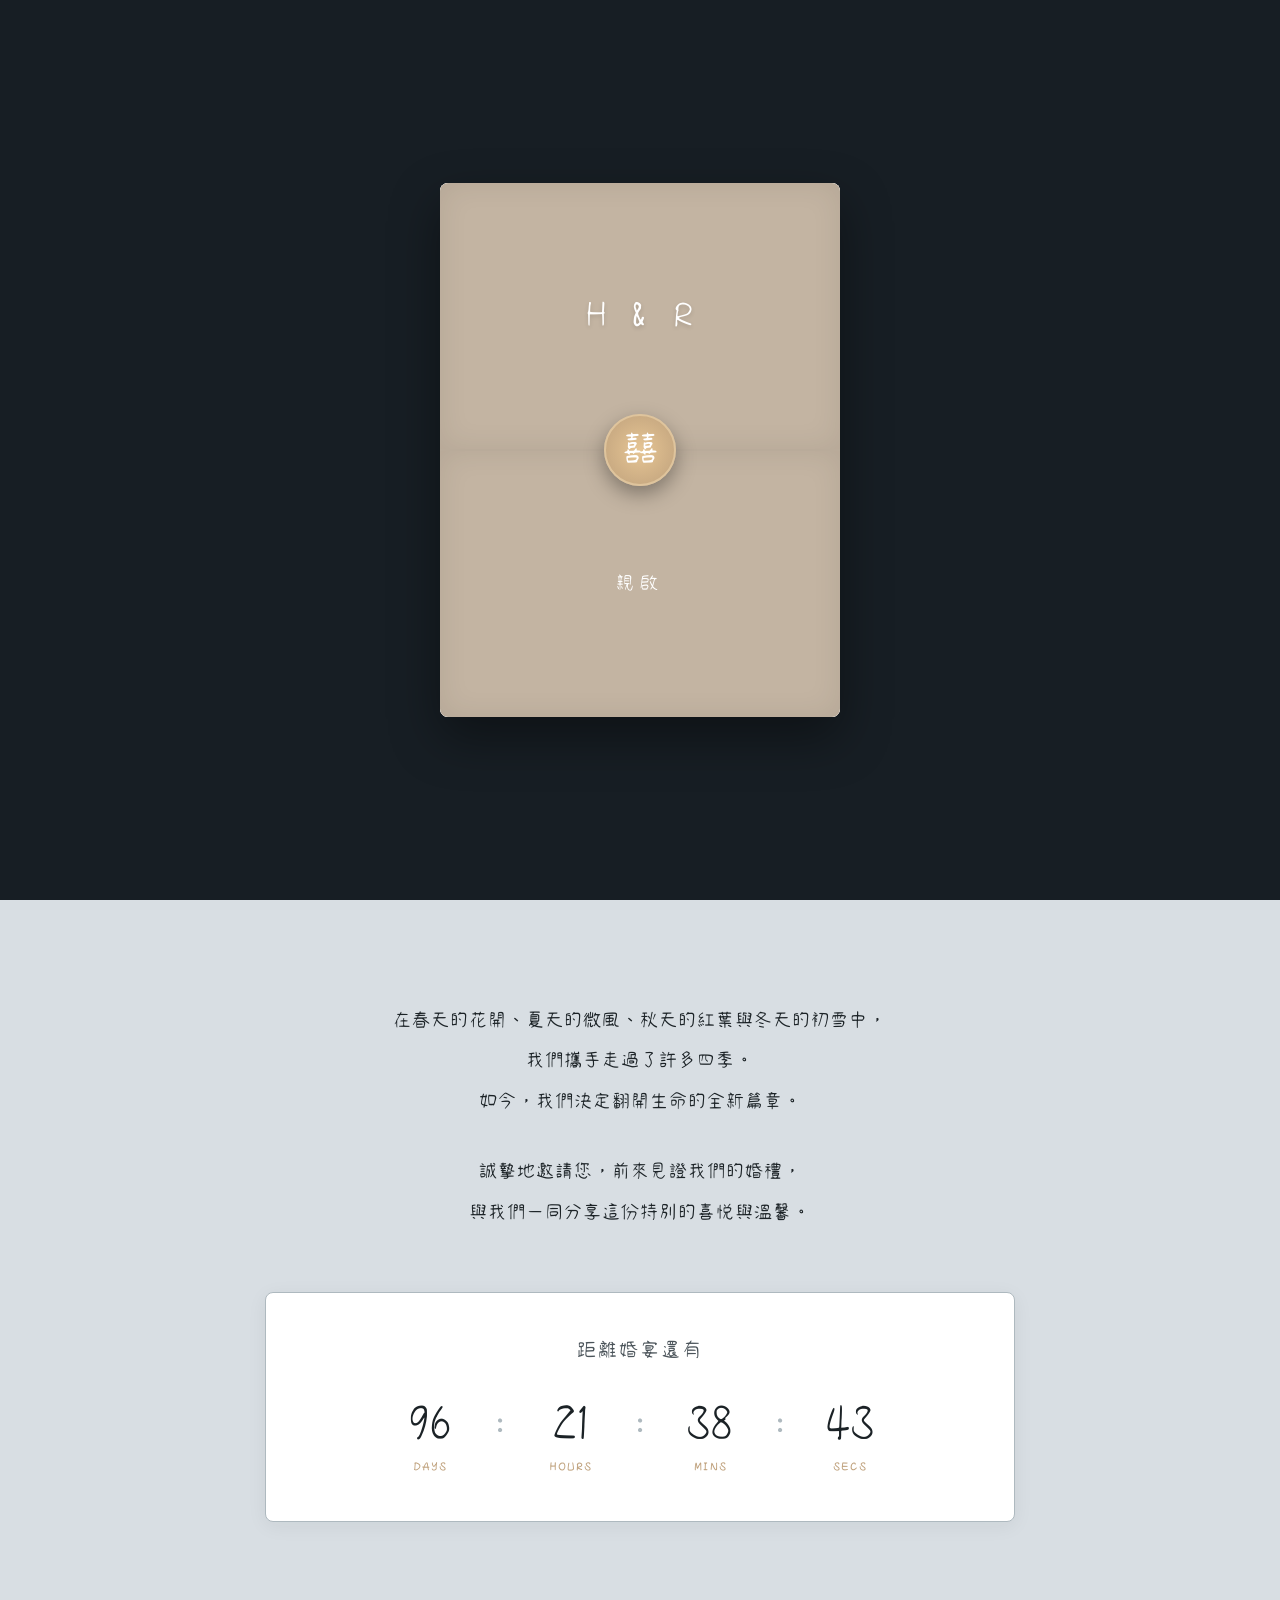
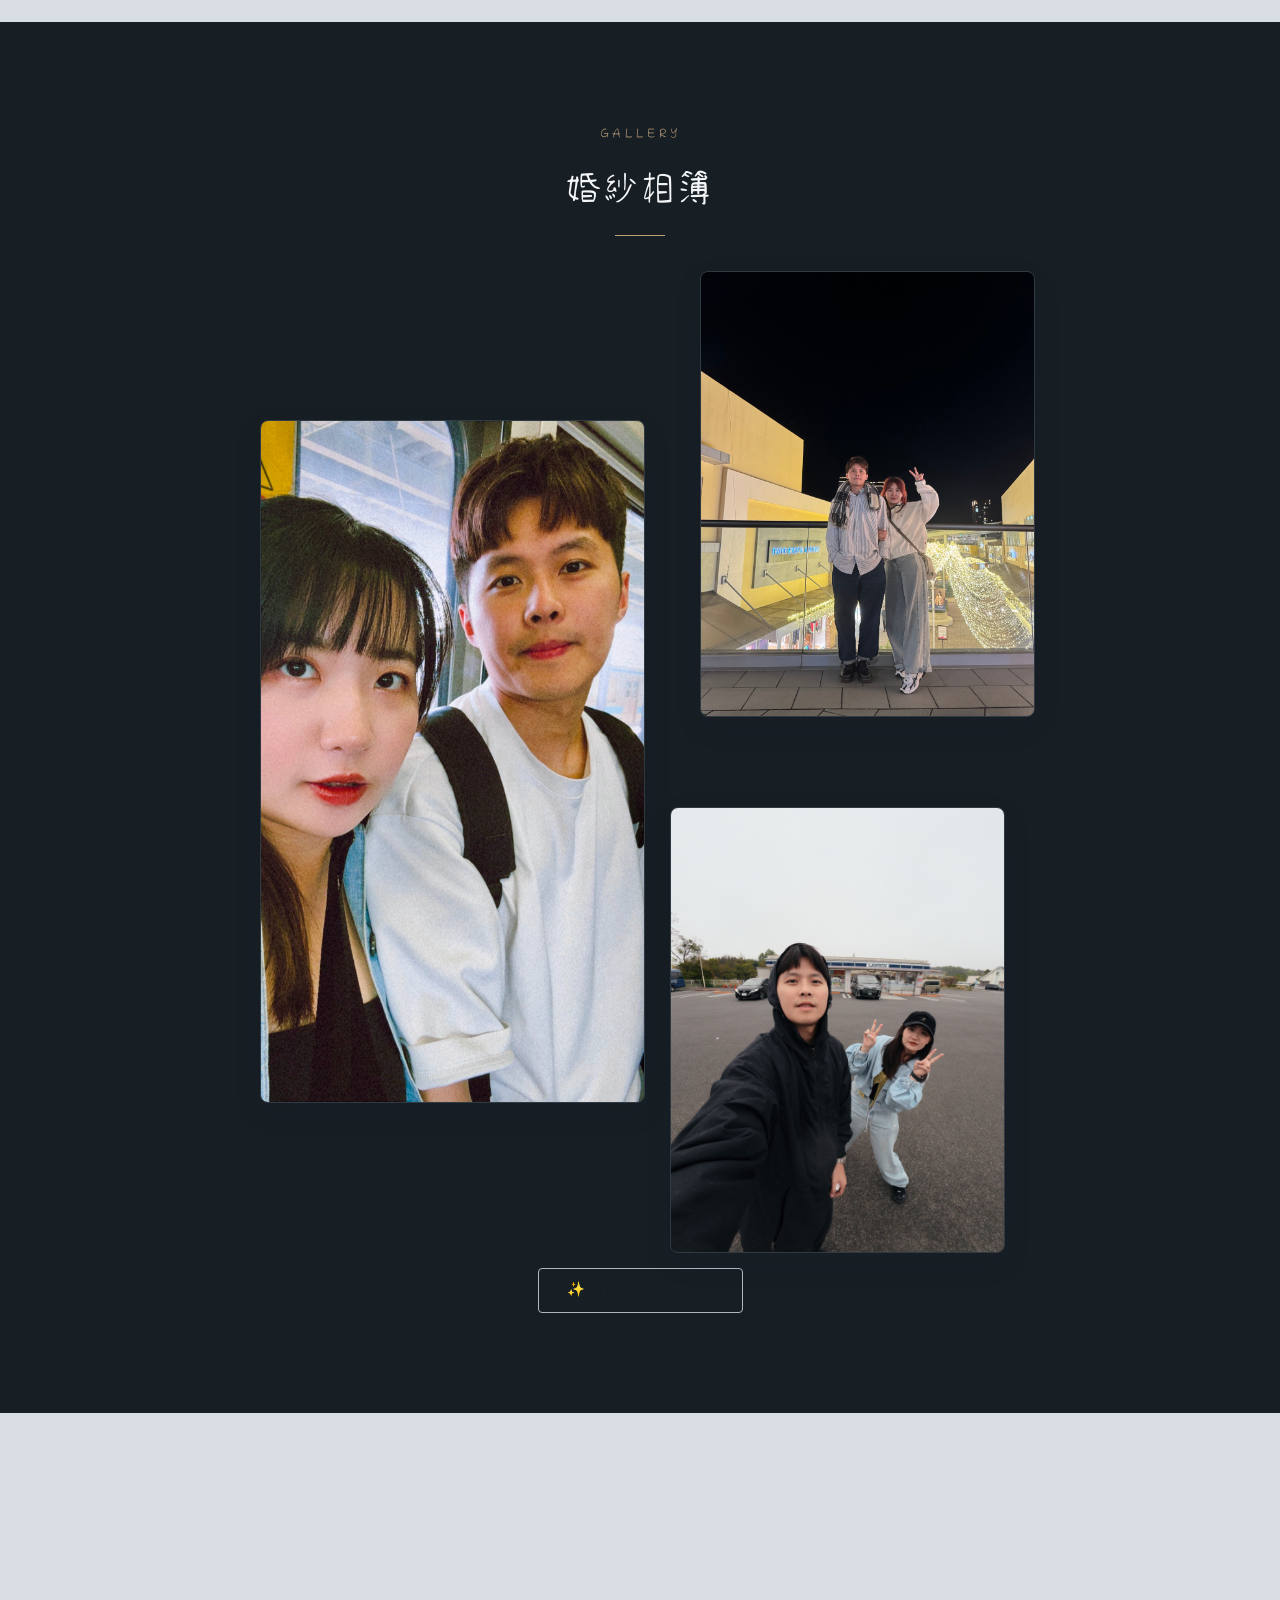
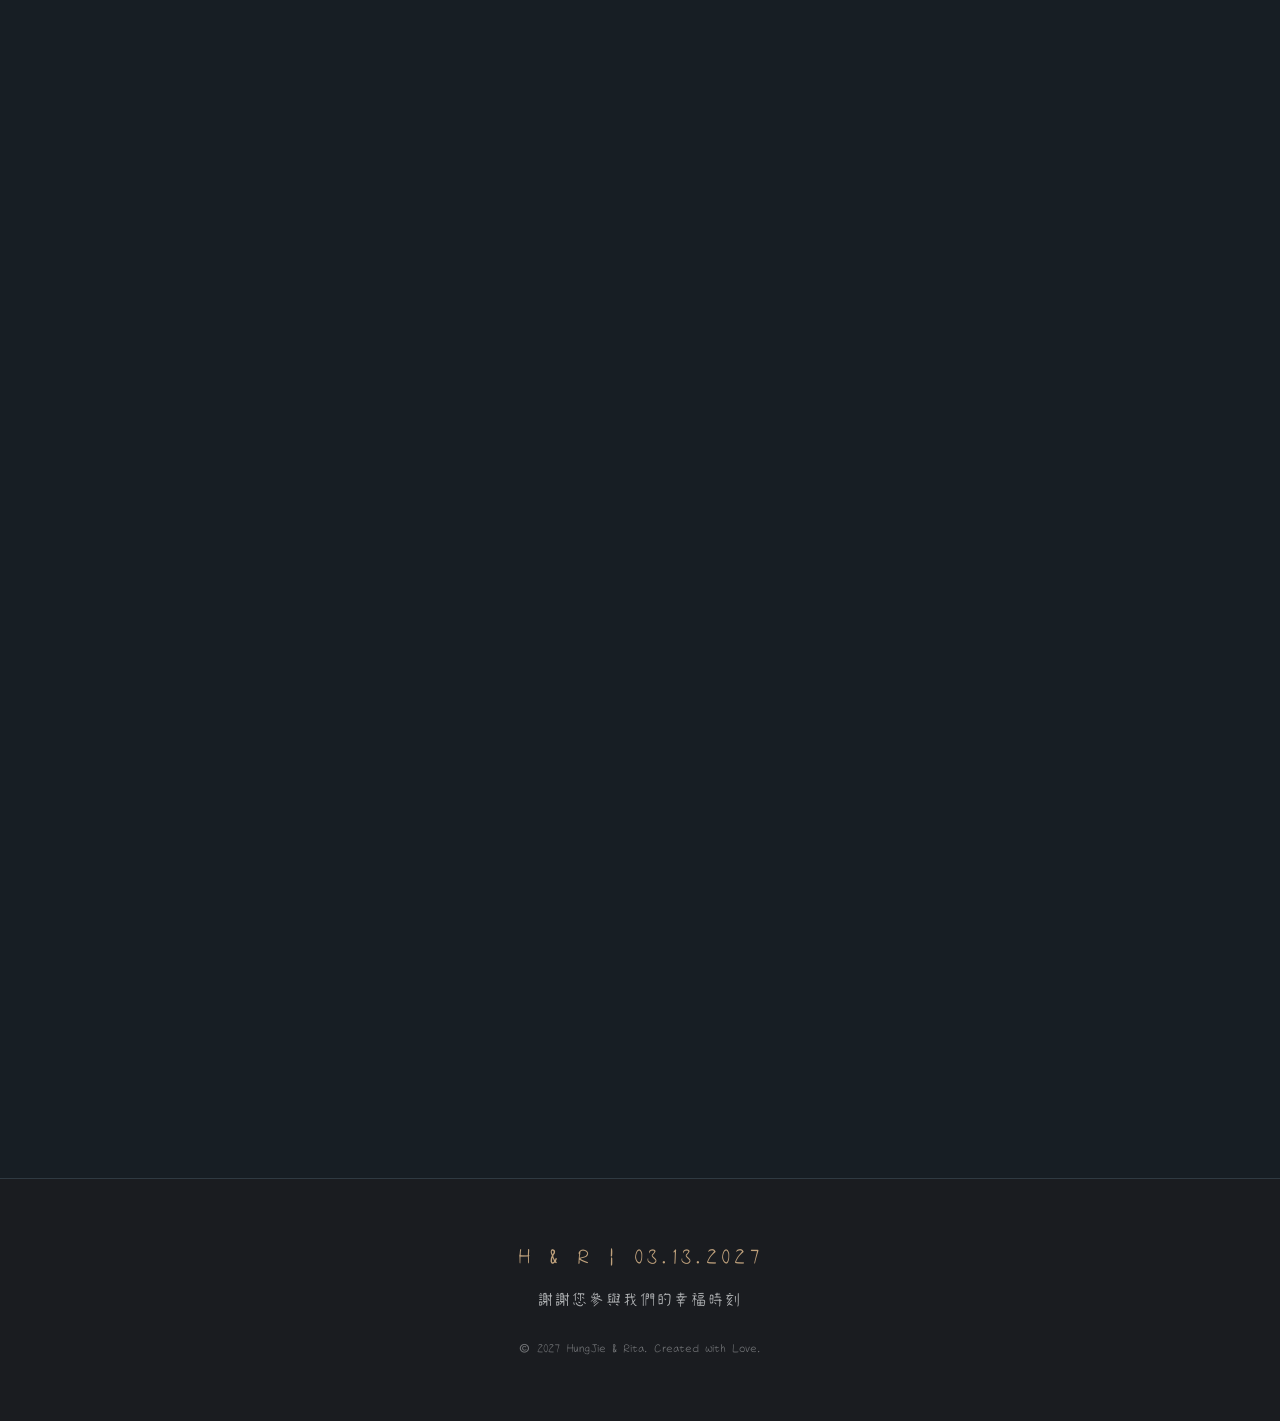
==== commit 9b675d97: "Update cover photo with user's newly replaced cover.png file and increment cache buster to v=4" ====
--- a/index.html
+++ b/index.html
@@ -67,8 +67,8 @@
 
   <!-- Section 1: Hero Cover -->
   <header id="hero" class="hero-section">
-    <div class="hero-bg-blur" style="background-image: url('assets/images/cover/cover.png?v=3');"></div>
-    <div class="hero-bg" style="background-image: url('assets/images/cover/cover.png?v=3');"></div>
+    <div class="hero-bg-blur" style="background-image: url('assets/images/cover/cover.png?v=4');"></div>
+    <div class="hero-bg" style="background-image: url('assets/images/cover/cover.png?v=4');"></div>
     <div class="hero-overlay"></div>
     <div class="hero-content fade-in">
       
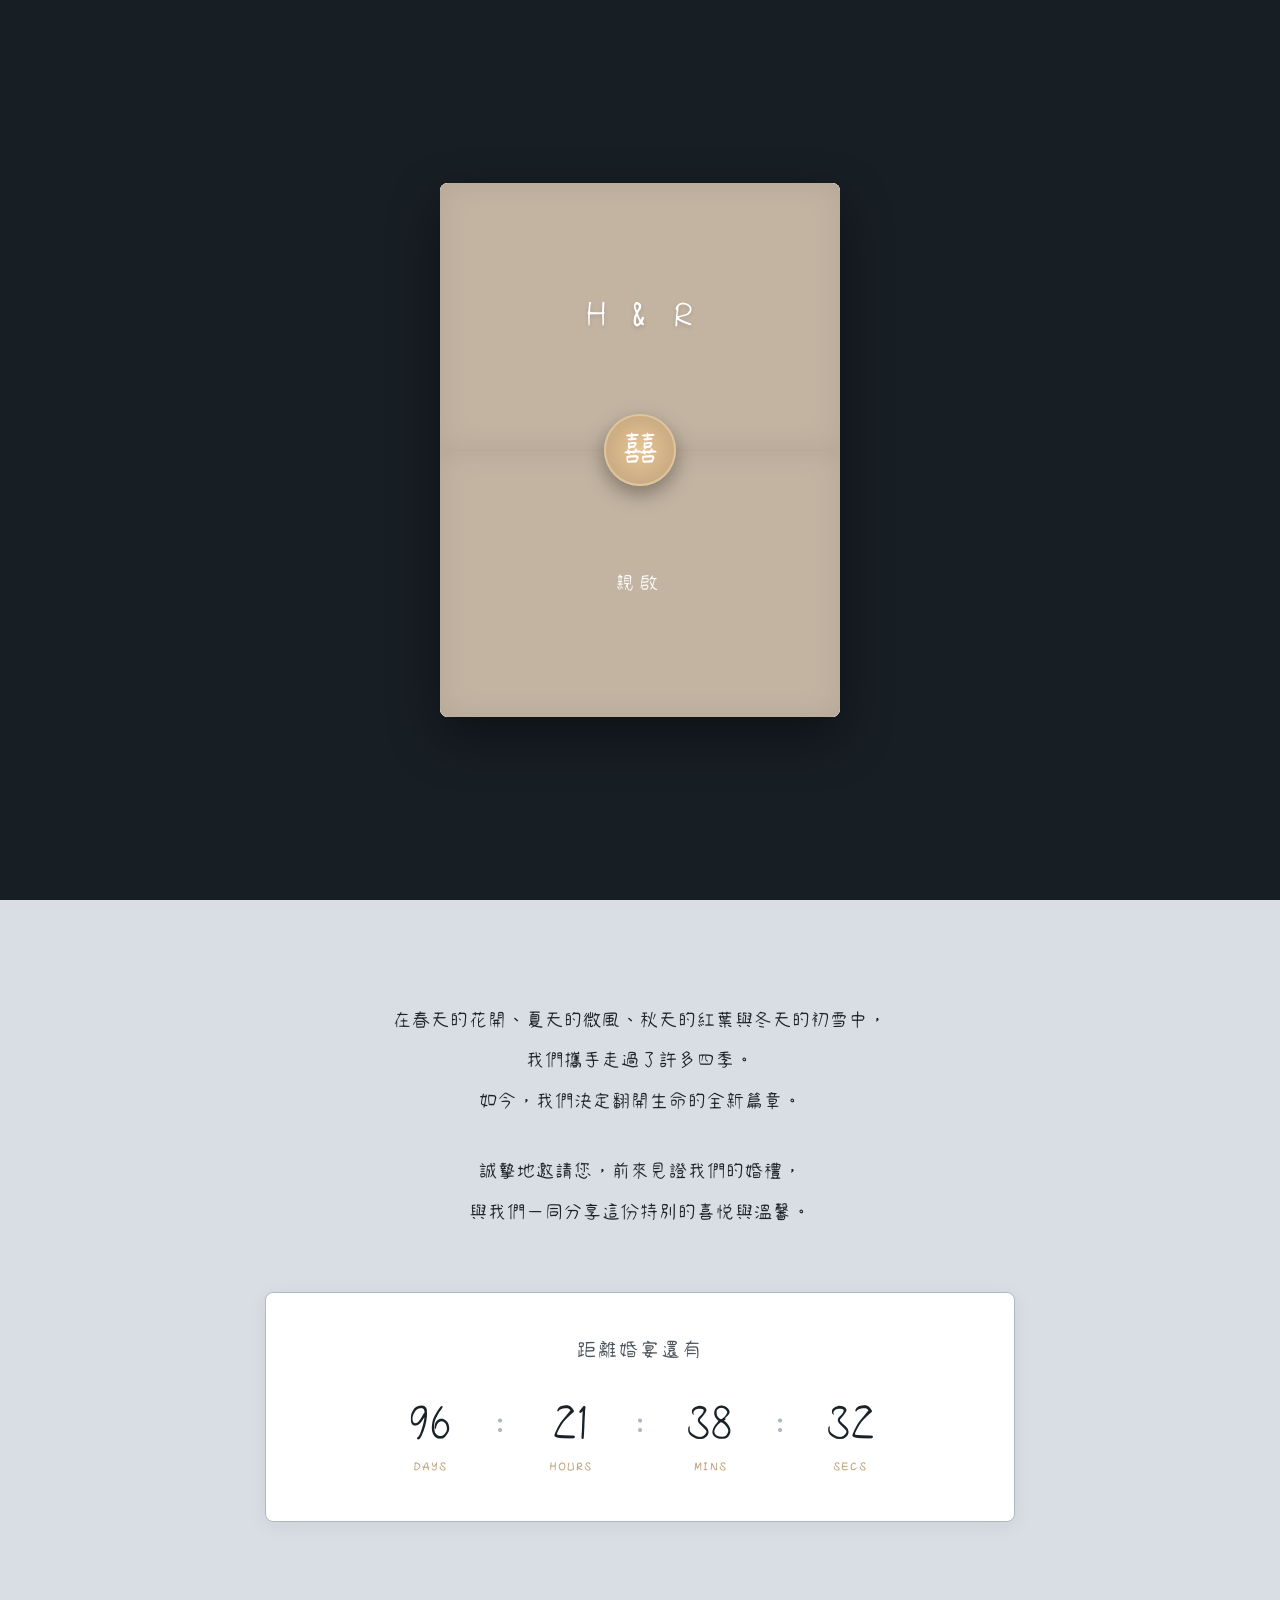
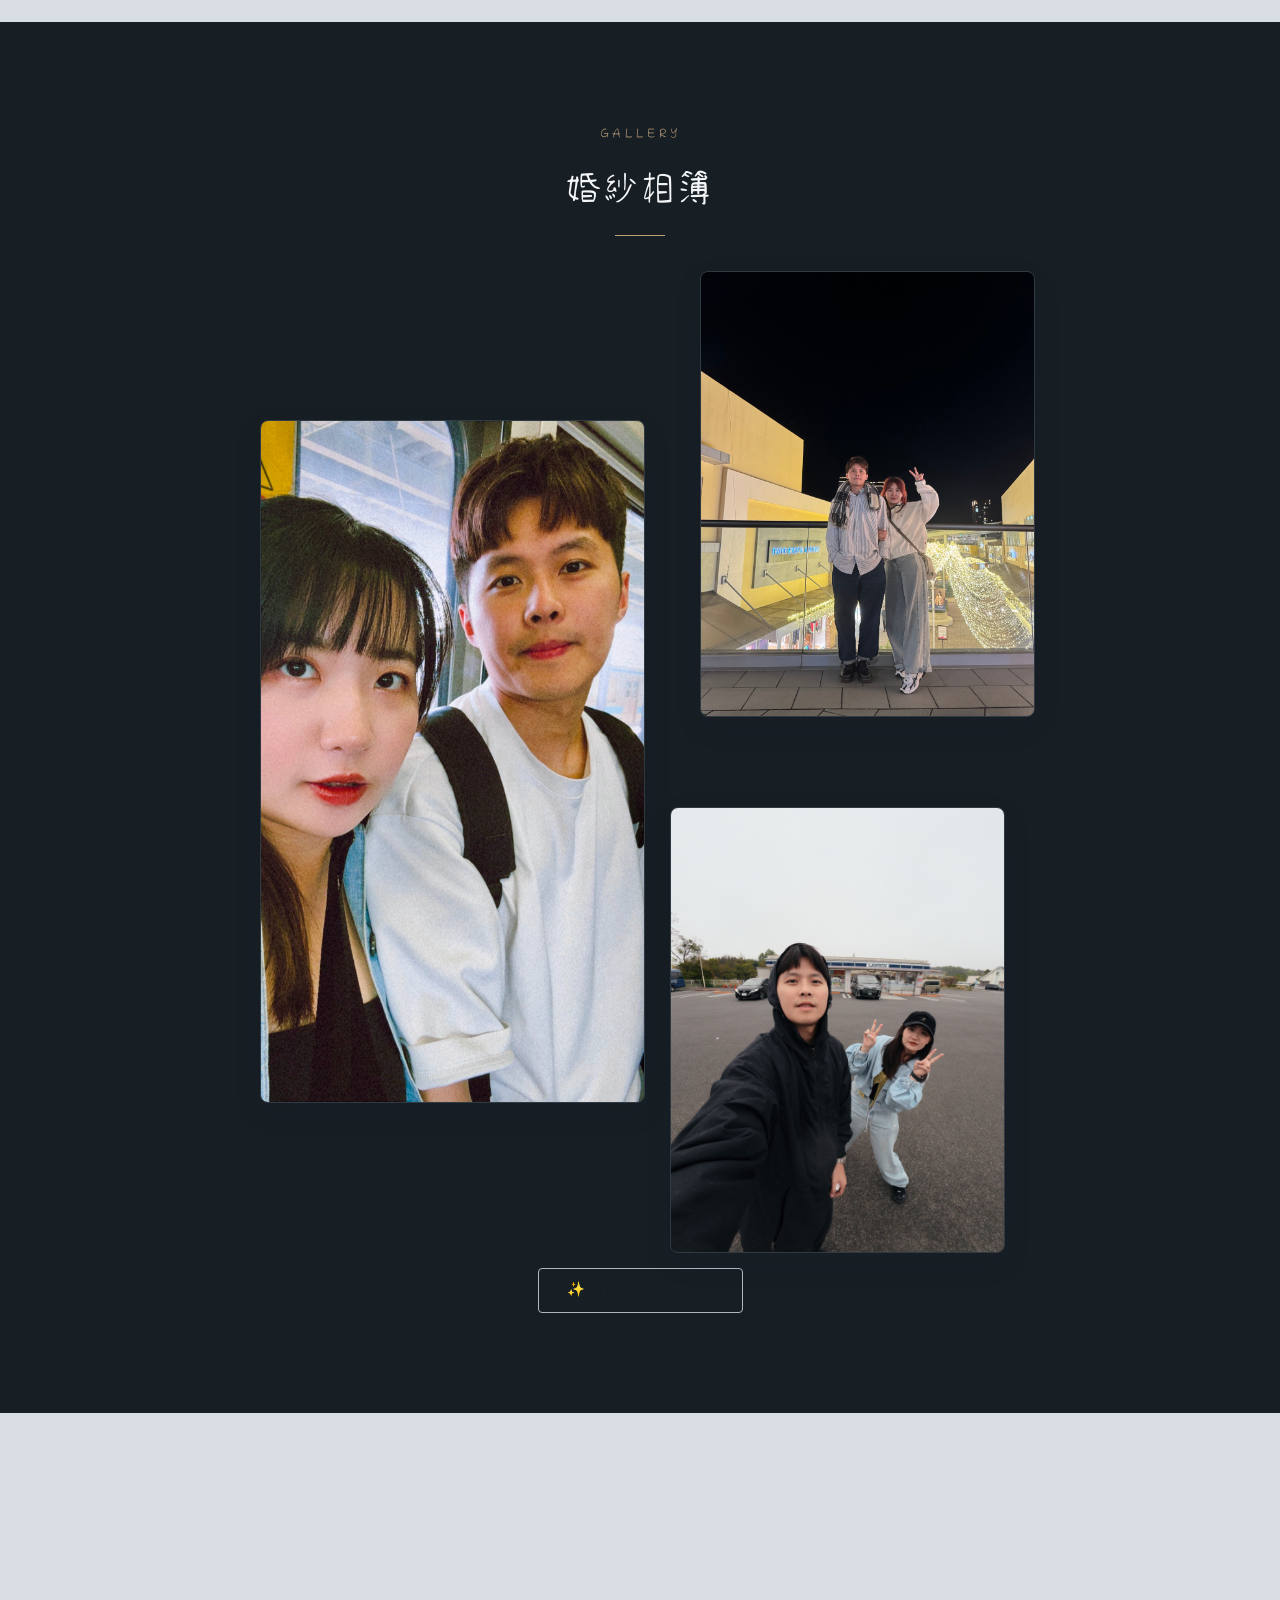
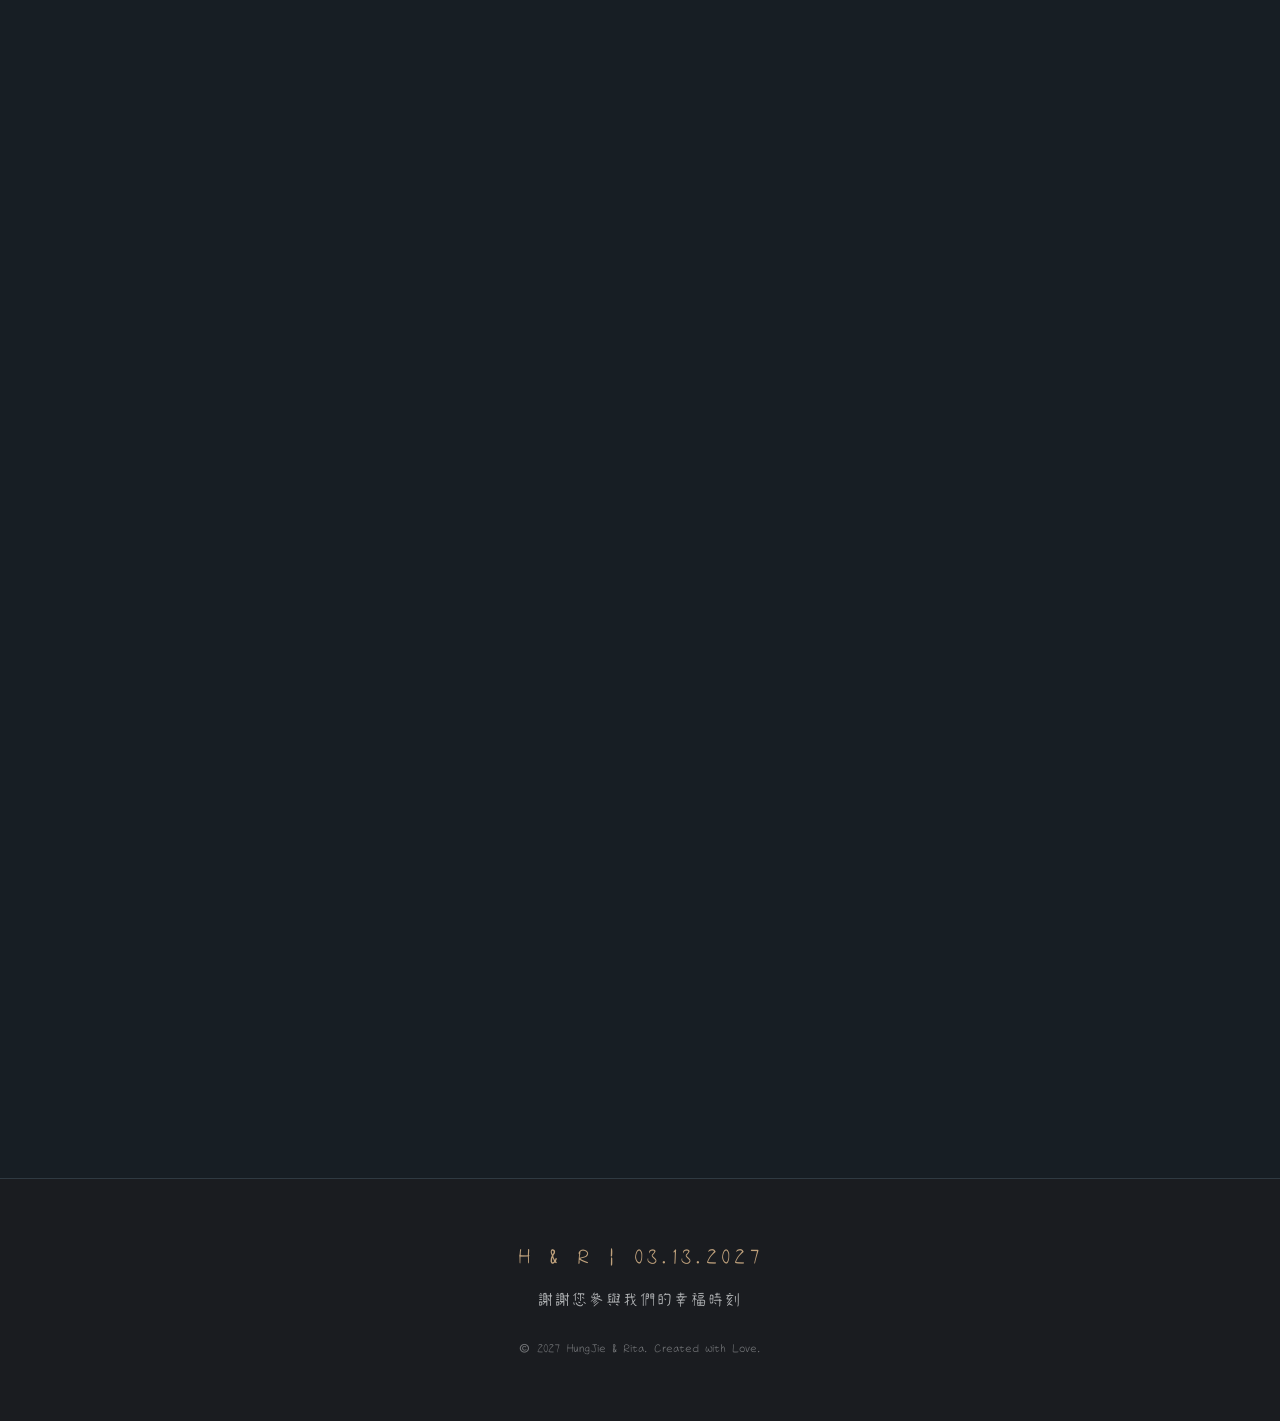
==== commit fe9223e3: "Add manual refresh button and Google Sheets cloud integration to script.js and style.css, fixing dup" ====
--- a/index.html
+++ b/index.html
@@ -351,7 +351,14 @@
     <div class="container container-narrow">
       <div class="section-title-wrapper scroll-reveal">
         <span class="section-subtitle">GUESTBOOK</span>
-        <h2 class="section-title">幸福祝賀牆</h2>
+        <div class="guestbook-header-inline" style="display: flex; align-items: center; justify-content: center; gap: 12px; margin-bottom: 8px;">
+          <h2 class="section-title" style="margin-bottom: 0;">幸福祝賀牆</h2>
+          <button id="refresh-wishes-btn" class="refresh-btn" aria-label="重新整理留言" style="background: none; border: none; color: var(--accent); cursor: pointer; display: flex; align-items: center; justify-content: center; padding: 5px; transition: transform 0.3s ease; outline: none;">
+            <svg class="refresh-icon" viewBox="0 0 24 24" style="width: 22px; height: 22px; fill: currentColor; transition: transform 0.3s ease;">
+              <path d="M17.65 6.35C16.2 4.9 14.21 4 12 4c-4.42 0-7.99 3.58-7.99 8s3.57 8 7.99 8c3.73 0 6.84-2.55 7.73-6h-2.08c-.82 2.33-3.04 4-5.65 4-3.31 0-6-2.69-6-6s2.69-6 6-6c1.66 0 3.14.69 4.22 1.78L13 11h7V4l-2.35 2.35z"/>
+            </svg>
+          </button>
+        </div>
         <div class="title-divider"></div>
         <p class="section-desc-para">歡迎留下您對新人的祝福，您的祝賀會即時顯示在下方的祝福牆上！</p>
       </div>
--- a/style.css
+++ b/style.css
@@ -1624,6 +1624,25 @@
   pointer-events: none;
 }
 
-
-
-
+/* Guestbook Refresh Button Styles */
+.refresh-btn:hover {
+  transform: scale(1.15);
+  color: var(--accent-light) !important;
+}
+
+.refresh-btn:active {
+  transform: scale(0.9);
+}
+
+.refresh-btn.spinning svg {
+  animation: spinIcon 0.8s linear infinite;
+}
+
+@keyframes spinIcon {
+  from { transform: rotate(0deg); }
+  to { transform: rotate(-360deg); }
+}
+
+
+
+
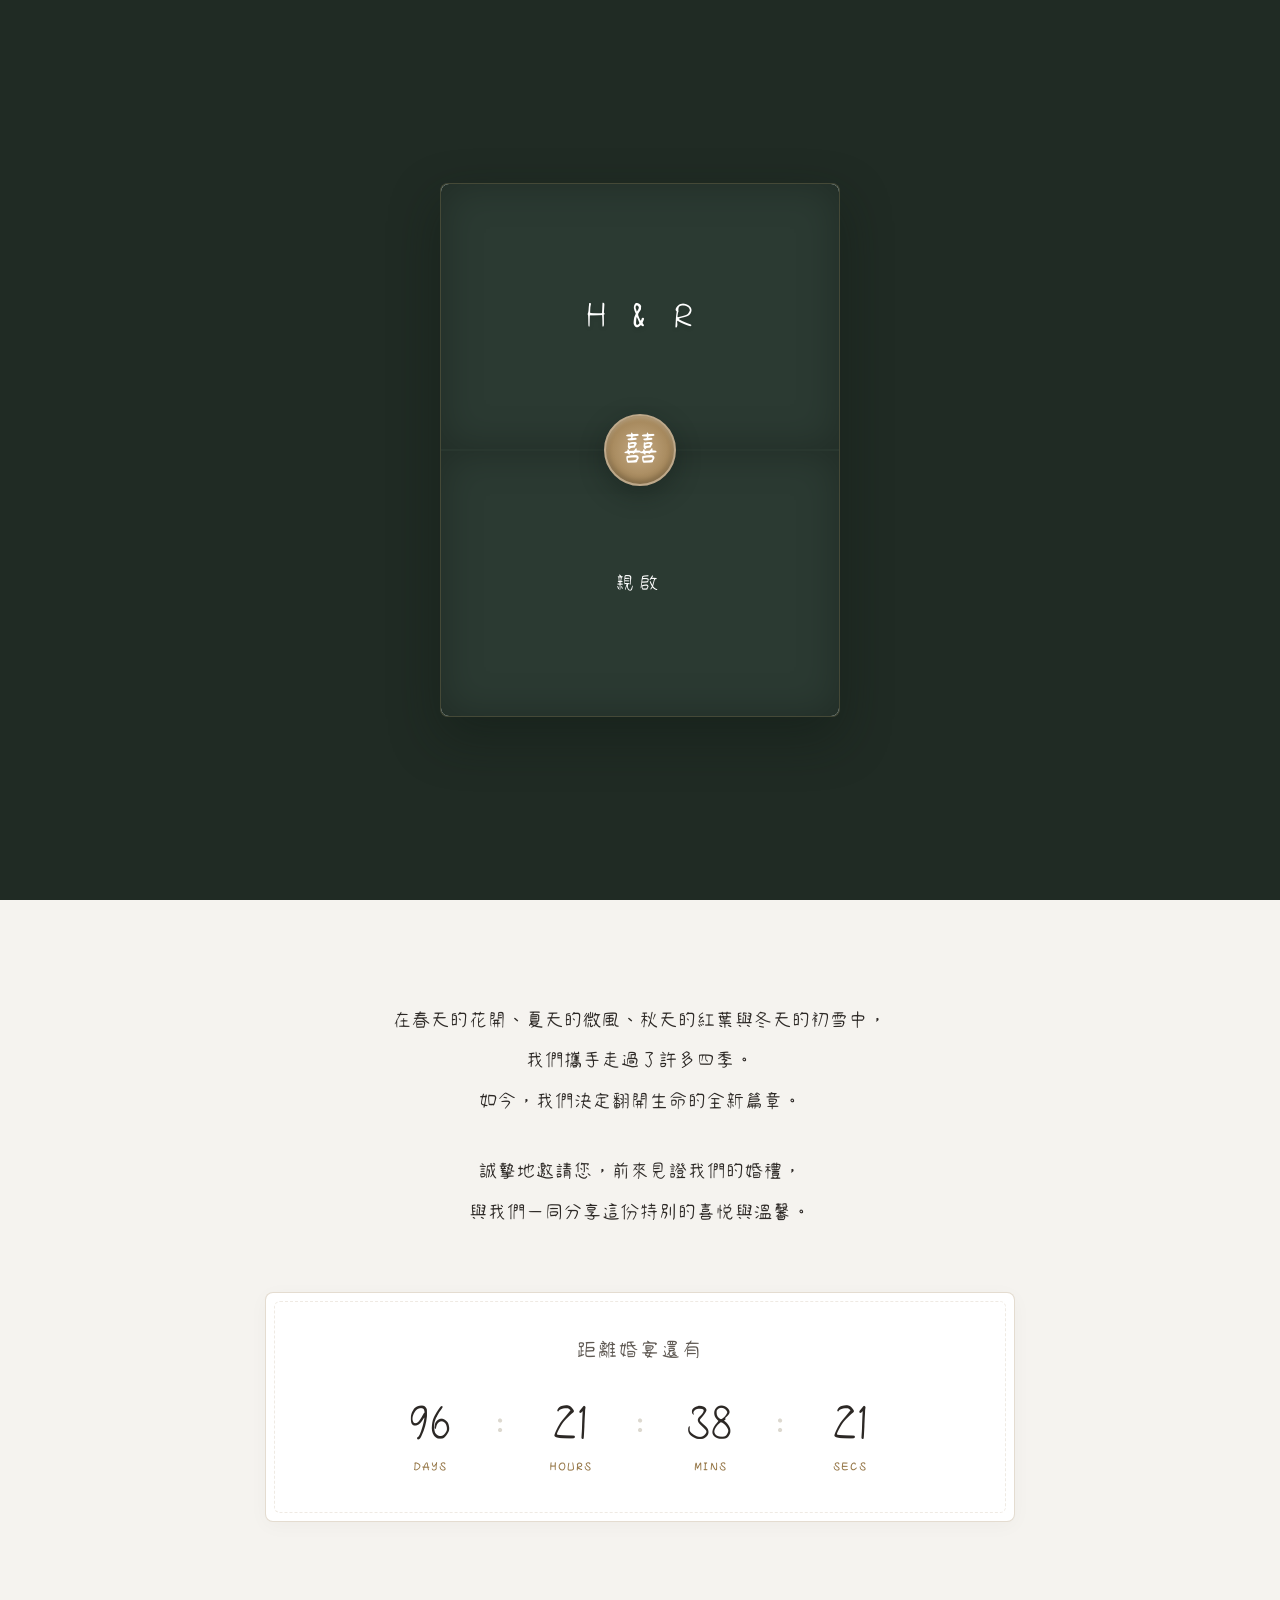
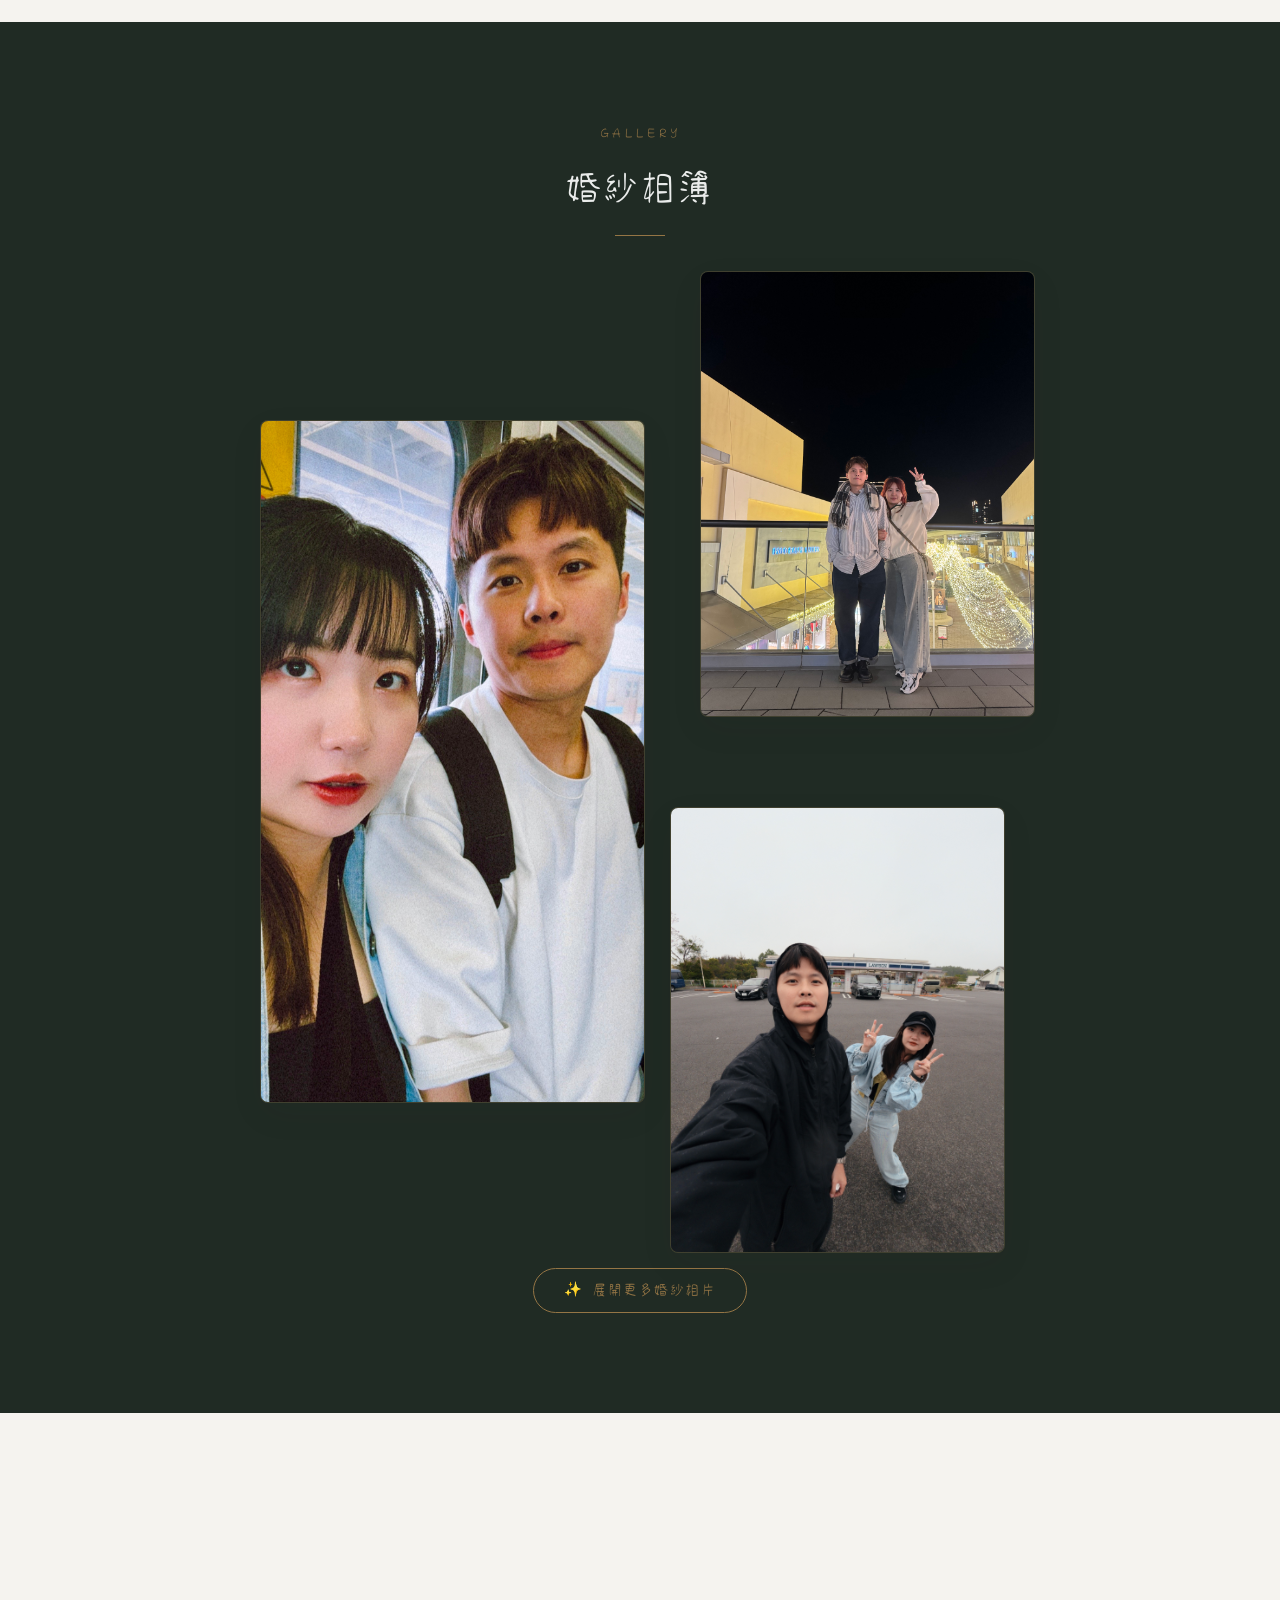
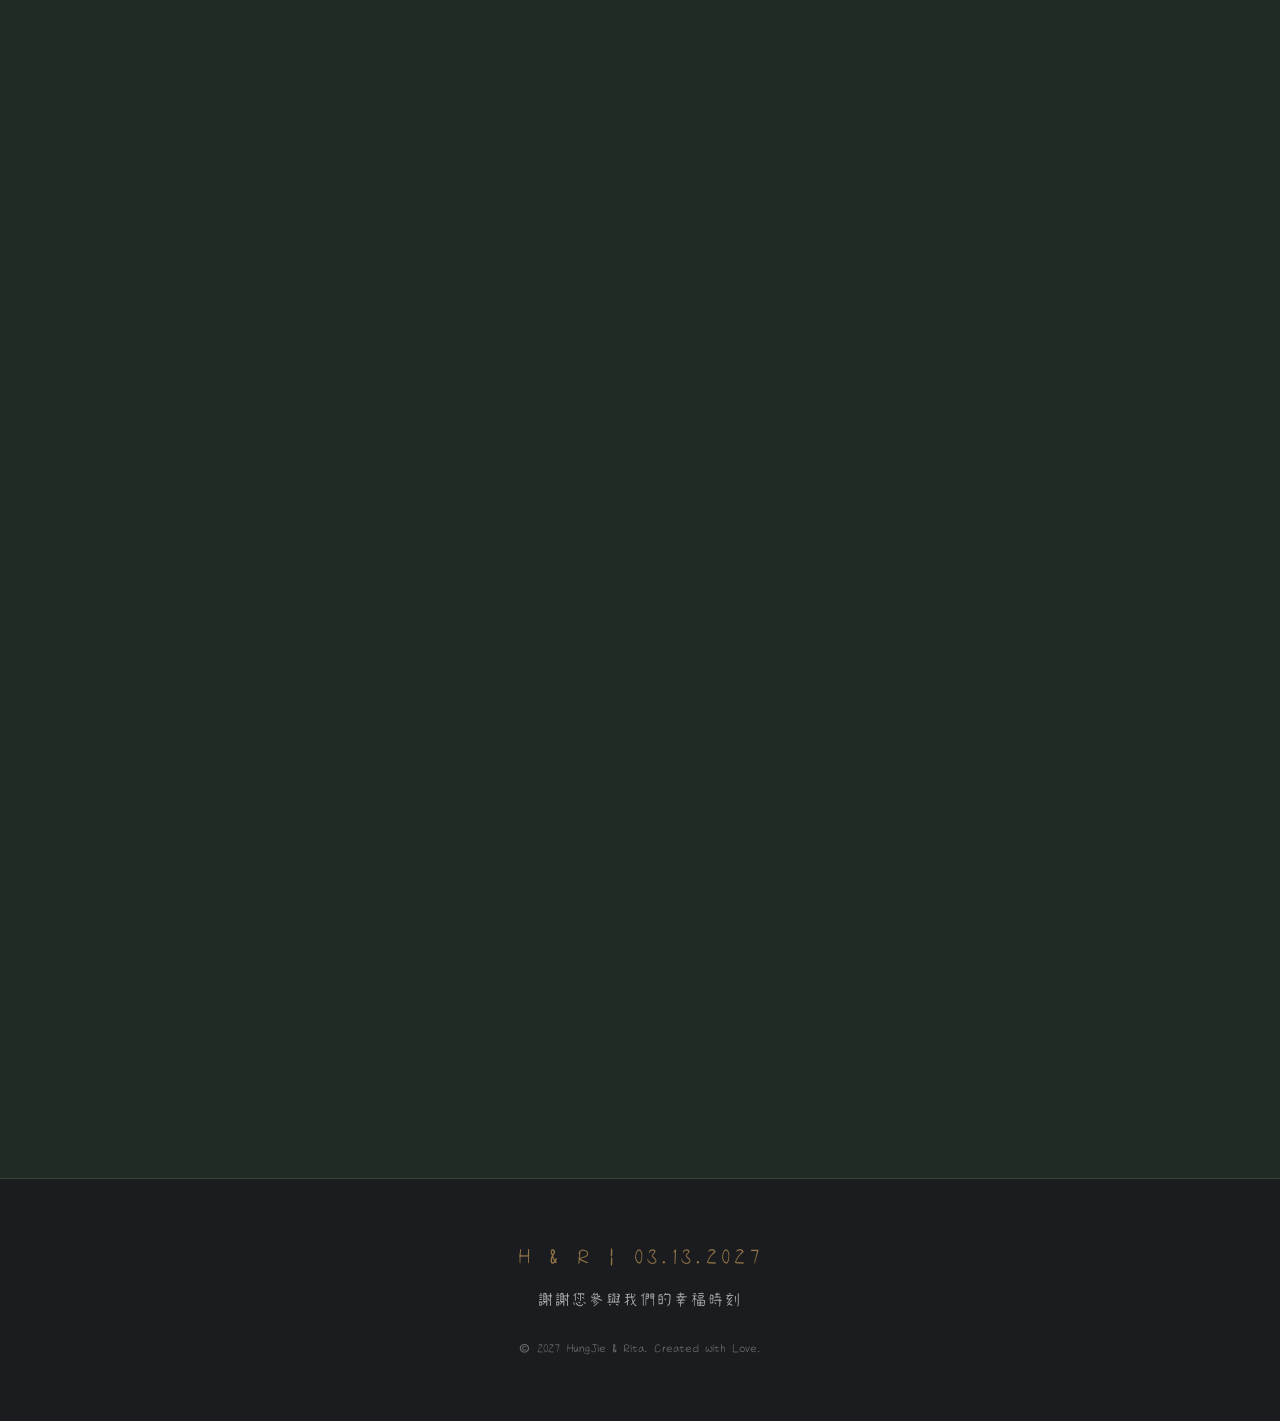
==== commit 69f885ae: "Update cover background with Morandi Green watercolor wash to match the green & gold wedding theme, " ====
--- a/index.html
+++ b/index.html
@@ -67,8 +67,8 @@
 
   <!-- Section 1: Hero Cover -->
   <header id="hero" class="hero-section">
-    <div class="hero-bg-blur" style="background-image: url('assets/images/cover/cover.png?v=4');"></div>
-    <div class="hero-bg" style="background-image: url('assets/images/cover/cover.png?v=4');"></div>
+    <div class="hero-bg-blur" style="background-image: url('assets/images/cover/cover.png?v=5');"></div>
+    <div class="hero-bg" style="background-image: url('assets/images/cover/cover.png?v=5');"></div>
     <div class="hero-overlay"></div>
     <div class="hero-content fade-in">
       
--- a/style.css
+++ b/style.css
@@ -21,21 +21,21 @@
 }
 
 :root {
-  /* Color Palette */
-  --bg-light: #d8dee3;          /* Darker, more saturated cool slate gray */
-  --bg-medium: #b0bbc2;         /* Saturated medium gray */
-  --bg-dark: #171e24;           /* Rich deep dark slate */
-  --bg-card: #ffffff;           /* Crisp white for cards */
-  --text-dark: #1b2226;         /* Deeper slate gray for text */
-  --text-muted: #4a5359;        /* Saturated muted gray for body text */
-  --text-light: #f3f5f6;        /* Light slate for text on dark backgrounds */
-  --accent: #bfa17c;            /* Muted champagne gold accent */
-  --accent-light: #d6be9e;      /* Muted light gold accent */
-  --border-color: #aeb9bf;      /* Darker border color to match */
-  --border-color-dark: #2f3a42; /* Borders for dark section */
-  --shadow-sm: 0 4px 20px rgba(23,30,36,0.06);
-  --shadow-md: 0 10px 30px rgba(23,30,36,0.08);
-  --shadow-lg: 0 20px 40px rgba(23,30,36,0.12);
+  /* Color Palette - Warm Cotton Paper & Rich Bronze Gold */
+  --bg-light: #f5f3ef;          /* Elegant warm watercolor cotton paper background */
+  --bg-medium: #e6e2da;         /* Soft neutral warm linen gray */
+  --bg-dark: #202b24;           /* Luxurious deep forest green-black for dark sections */
+  --bg-card: #ffffff;           /* Pure white for raised cards */
+  --text-dark: #2c2825;         /* Warm charcoal for clear, soft high-contrast reading */
+  --text-muted: #5e5852;        /* Warm muted gray-brown for body text */
+  --text-light: #eaeceb;        /* Light linen-gray for dark section texts */
+  --accent: #947545;            /* Deep rich bronze gold accent */
+  --accent-light: #b39b78;      /* Soft warm gold accent */
+  --border-color: #dcd8cf;      /* Linen border color matching the theme */
+  --border-color-dark: #37433c; /* Borders for dark forest section */
+  --shadow-sm: 0 4px 20px rgba(44,40,37,0.03);
+  --shadow-md: 0 12px 35px rgba(44,40,37,0.06);
+  --shadow-lg: 0 25px 50px rgba(44,40,37,0.09);
   
   /* Fonts */
   --font-serif: 'JasonHandwriting', 'DFPLingHui', 'Noto Serif TC', 'Playfair Display', Georgia, serif;
@@ -62,6 +62,8 @@
 
 body {
   background-color: var(--bg-light);
+  background-image: linear-gradient(rgba(245, 243, 239, 0.94), rgba(245, 243, 239, 0.94)), url('assets/images/texture_linen.png');
+  background-attachment: fixed;
   color: var(--text-dark);
   font-family: var(--font-sans);
   line-height: 1.8;
@@ -125,39 +127,41 @@
   display: inline-flex;
   align-items: center;
   justify-content: center;
-  padding: 12px 28px;
+  padding: 12px 30px;
   font-family: var(--font-sans);
   font-size: 0.9rem;
-  letter-spacing: 1px;
+  letter-spacing: 1.5px;
   font-weight: 500;
-  border-radius: 4px;
+  border-radius: 30px; /* Modern elegant pill shape */
   cursor: pointer;
-  transition: all 0.4s ease;
+  transition: all 0.4s cubic-bezier(0.165, 0.84, 0.44, 1);
 }
 
 .btn-primary {
   background-color: var(--accent);
   color: #fff;
   border: 1px solid var(--accent);
+  box-shadow: 0 4px 15px rgba(148, 117, 69, 0.15);
 }
 
 .btn-primary:hover {
   background-color: var(--accent-light);
   border-color: var(--accent-light);
   transform: translateY(-2px);
-  box-shadow: 0 5px 15px rgba(191, 161, 124, 0.3);
+  box-shadow: 0 8px 25px rgba(148, 117, 69, 0.35);
 }
 
 .btn-outline {
   background-color: transparent;
-  color: var(--text-dark);
-  border: 1px solid var(--border-color);
+  color: var(--accent);
+  border: 1px solid var(--accent);
 }
 
 .btn-outline:hover {
-  border-color: var(--accent);
-  color: var(--accent);
+  background-color: var(--accent);
+  color: #fff;
   transform: translateY(-2px);
+  box-shadow: 0 6px 20px rgba(148, 117, 69, 0.2);
 }
 
 .btn-icon {
@@ -527,12 +531,25 @@
 /* Countdown Card */
 .countdown-card {
   background: var(--bg-card);
-  border: 1px solid var(--border-color);
+  border: 1px solid rgba(148, 117, 69, 0.25);
   border-radius: 8px;
   padding: 40px;
   text-align: center;
   box-shadow: var(--shadow-sm);
   margin-top: 60px;
+  position: relative;
+}
+
+.countdown-card::after {
+  content: '';
+  position: absolute;
+  top: 8px;
+  left: 8px;
+  right: 8px;
+  bottom: 8px;
+  border: 1px dashed rgba(148, 117, 69, 0.15);
+  border-radius: 6px;
+  pointer-events: none;
 }
 
 .countdown-card-title {
@@ -609,8 +626,8 @@
   position: relative;
   cursor: pointer;
   box-shadow: var(--shadow-md);
-  transition: all 0.5s cubic-bezier(0.25, 0.46, 0.45, 0.94);
-  border: 1px solid var(--border-color-dark);
+  transition: all 0.5s cubic-bezier(0.165, 0.84, 0.44, 1);
+  border: 1px solid rgba(148, 117, 69, 0.25);
   background-color: rgba(255, 255, 255, 0.02);
 }
 
@@ -628,20 +645,29 @@
   transform: translateY(25px) translateX(-15px);
 }
 
+.gallery-card:hover {
+  transform: translateY(-5px);
+  box-shadow: var(--shadow-lg);
+  border-color: rgba(148, 117, 69, 0.55);
+}
+
 /* Hover transitions preserving staggered state */
 .gallery-card:nth-child(1):hover {
   transform: translateY(-8px) scale(1.01);
   box-shadow: var(--shadow-lg);
+  border-color: rgba(148, 117, 69, 0.55);
 }
 
 .gallery-card:nth-child(2):hover {
   transform: translateY(-33px) translateX(15px) scale(1.02);
   box-shadow: var(--shadow-lg);
+  border-color: rgba(148, 117, 69, 0.55);
 }
 
 .gallery-card:nth-child(3):hover {
   transform: translateY(17px) translateX(-15px) scale(1.02);
   box-shadow: var(--shadow-lg);
+  border-color: rgba(148, 117, 69, 0.55);
 }
 
 @media (max-width: 768px) {
@@ -725,17 +751,31 @@
 
 .event-card {
   background-color: var(--bg-card);
-  border: 1px solid var(--border-color);
+  border: 1px solid rgba(148, 117, 69, 0.25);
   border-radius: 8px;
   padding: 50px 40px;
   text-align: center;
   box-shadow: var(--shadow-sm);
-  transition: all 0.4s ease;
+  transition: all 0.4s cubic-bezier(0.165, 0.84, 0.44, 1);
+  position: relative;
+}
+
+.event-card::after {
+  content: '';
+  position: absolute;
+  top: 8px;
+  left: 8px;
+  right: 8px;
+  bottom: 8px;
+  border: 1px dashed rgba(148, 117, 69, 0.15);
+  border-radius: 6px;
+  pointer-events: none;
 }
 
 .event-card:hover {
   transform: translateY(-5px);
   box-shadow: var(--shadow-md);
+  border-color: rgba(148, 117, 69, 0.45);
 }
 
 .card-icon-wrapper {
@@ -826,12 +866,25 @@
 
 .guestbook-form-card {
   background-color: rgba(255, 255, 255, 0.03);
-  border: 1px solid var(--border-color-dark);
+  border: 1px solid rgba(148, 117, 69, 0.35);
   border-radius: 8px;
   padding: 40px;
   box-shadow: var(--shadow-sm);
   margin-bottom: 50px;
   backdrop-filter: blur(5px);
+  position: relative;
+}
+
+.guestbook-form-card::after {
+  content: '';
+  position: absolute;
+  top: 8px;
+  left: 8px;
+  right: 8px;
+  bottom: 8px;
+  border: 1px dashed rgba(148, 117, 69, 0.15);
+  border-radius: 6px;
+  pointer-events: none;
 }
 
 .form-group {
@@ -881,19 +934,20 @@
 }
 
 .wish-item {
-  background-color: rgba(255, 255, 255, 0.05);
-  border: 1px solid rgba(255, 255, 255, 0.08);
+  background-color: rgba(255, 255, 255, 0.04);
+  border: 1px solid rgba(148, 117, 69, 0.2);
   border-radius: 8px;
   padding: 24px;
   box-shadow: var(--shadow-sm);
   position: relative;
-  transition: all 0.3s ease;
+  transition: all 0.3s cubic-bezier(0.165, 0.84, 0.44, 1);
   animation: scaleIn 0.5s ease-out forwards;
 }
 
 .wish-item:hover {
   transform: translateY(-3px);
-  background-color: rgba(255, 255, 255, 0.07);
+  border-color: rgba(148, 117, 69, 0.4);
+  background-color: rgba(255, 255, 255, 0.06);
 }
 
 @keyframes scaleIn {
@@ -1437,18 +1491,19 @@
   position: relative;
   width: 100%;
   height: 100%;
-  background: var(--bg-card); /* Card white background */
+  background: #2b3a32; /* Deep luxury forest green envelope pocket */
   border-radius: 8px;
-  box-shadow: 0 20px 50px rgba(0, 0, 0, 0.4);
+  box-shadow: 0 20px 50px rgba(16, 26, 20, 0.45);
   transform-style: preserve-3d;
   transition: transform 1.2s cubic-bezier(0.4, 0, 0.2, 1);
+  border: 1px solid rgba(148, 117, 69, 0.25);
 }
 
 body.has-texture .envelope {
-  background-image: url('assets/images/texture_grain.png');
+  background-image: url('assets/images/texture_linen.png');
   background-blend-mode: multiply;
-  box-shadow: 0 15px 35px rgba(23, 30, 36, 0.25);
-  border: 1px solid rgba(23, 30, 36, 0.1);
+  box-shadow: 0 15px 35px rgba(16, 26, 20, 0.35);
+  border: 1px solid rgba(148, 117, 69, 0.25);
 }
 
 /* Base style for Flaps */
@@ -1457,15 +1512,15 @@
   left: 0;
   width: 100%;
   height: 50%;
-  background: #c3b4a2; /* Warm kraft-paper look */
+  background: #2b3a32; /* Deep luxury forest green flaps */
   z-index: 5;
   transform-style: preserve-3d;
   transition: transform 1.2s cubic-bezier(0.4, 0, 0.2, 1);
-  box-shadow: inset 0 0 30px rgba(0, 0, 0, 0.08);
+  box-shadow: inset 0 0 40px rgba(0, 0, 0, 0.25);
 }
 
 body.has-texture .envelope-flap {
-  background: var(--accent); /* Match champagne gold */
+  background: #2b3a32;
 }
 
 /* Top Flap */
@@ -1590,8 +1645,8 @@
   transform: translate(-50%, -50%) scale(1);
   width: 72px;
   height: 72px;
-  background: radial-gradient(circle, #e6c594 0%, #bfa17c 100%);
-  border: 2px solid #dfc49c;
+  background: radial-gradient(circle, #c4a983 0%, #947545 100%);
+  border: 2px solid #bda88a;
   color: white;
   font-size: 2.2rem;
   border-radius: 50%;
@@ -1600,14 +1655,14 @@
   display: flex;
   align-items: center;
   justify-content: center;
-  box-shadow: 0 8px 20px rgba(0, 0, 0, 0.35);
+  box-shadow: 0 8px 25px rgba(16, 26, 20, 0.4), inset 0 2px 4px rgba(255, 255, 255, 0.25), inset 0 -3px 6px rgba(0, 0, 0, 0.25);
   transition: all 0.6s cubic-bezier(0.175, 0.885, 0.32, 1.275);
   outline: none;
 }
 
 .envelope-seal:hover {
   transform: translate(-50%, -50%) scale(1.08);
-  box-shadow: 0 10px 25px rgba(191, 161, 124, 0.5);
+  box-shadow: 0 12px 30px rgba(148, 117, 69, 0.45), inset 0 2px 4px rgba(255, 255, 255, 0.3), inset 0 -3px 6px rgba(0, 0, 0, 0.25);
 }
 
 .seal-icon {
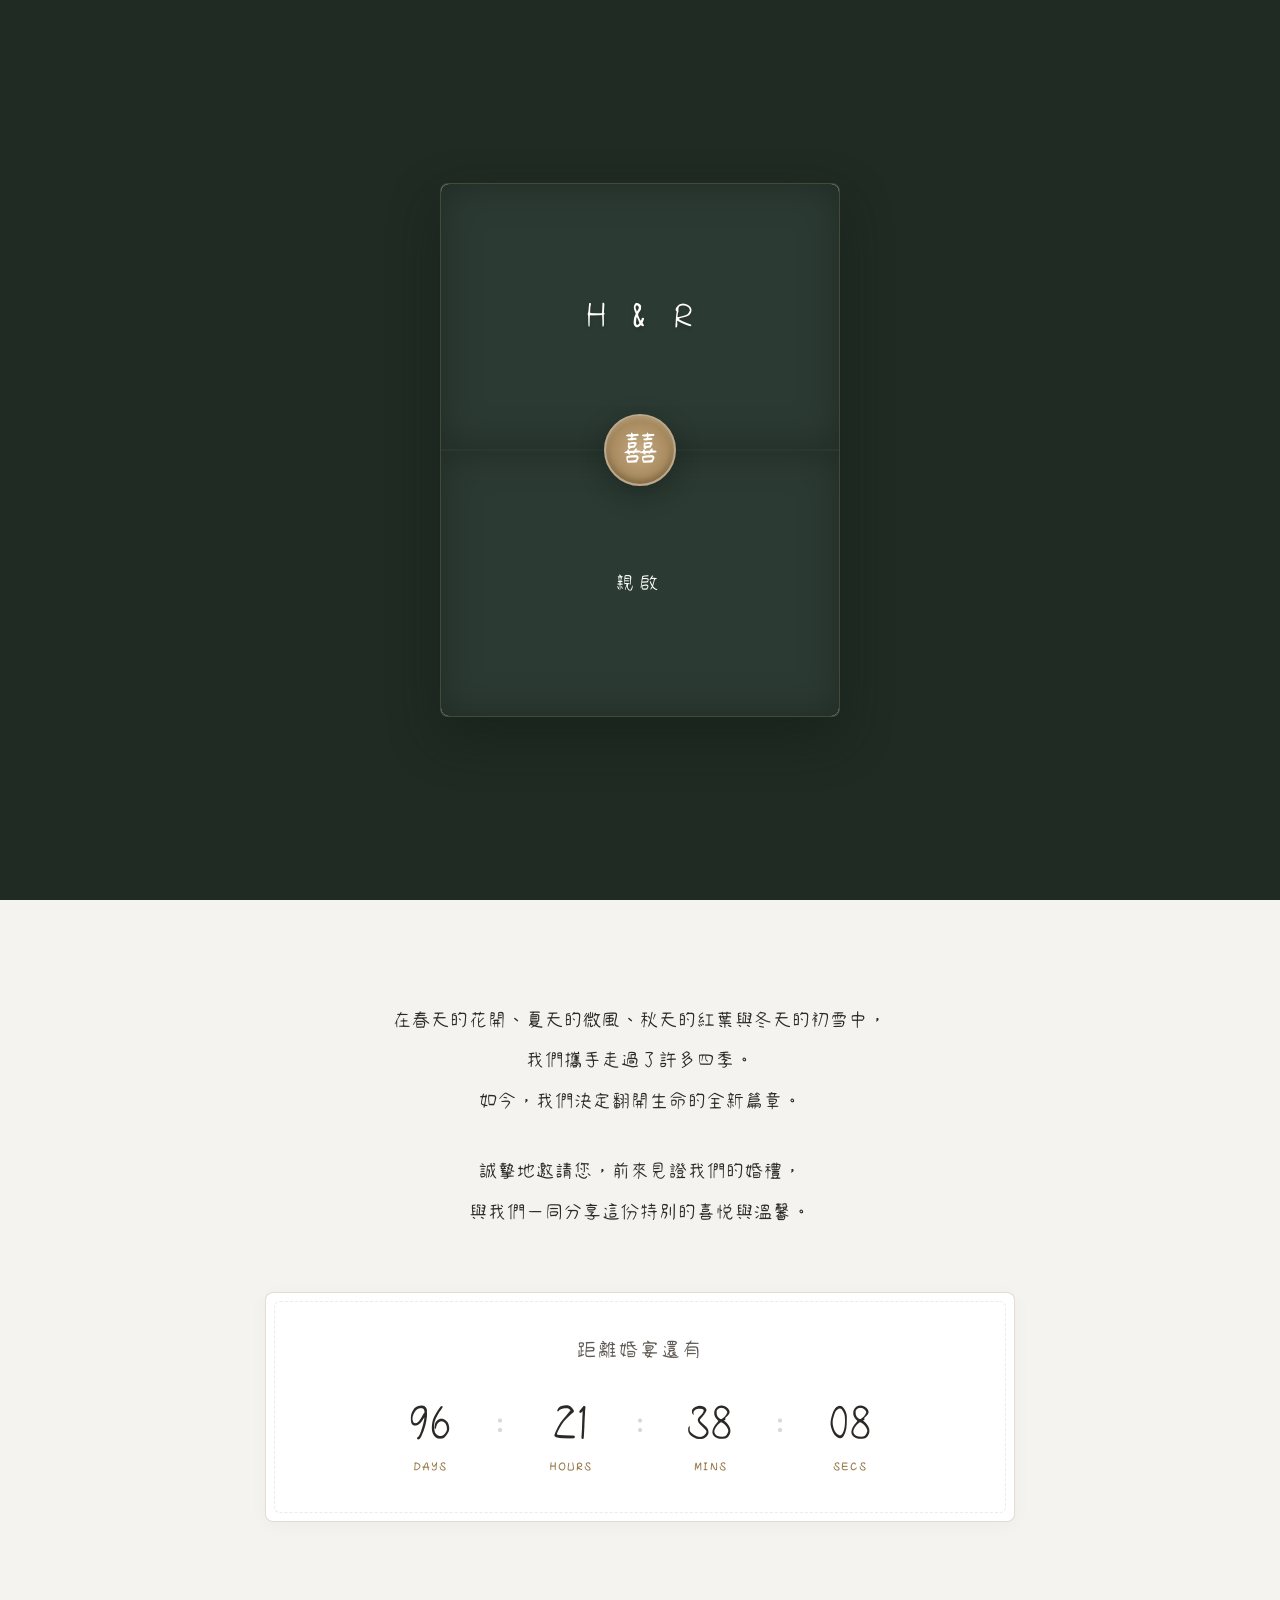
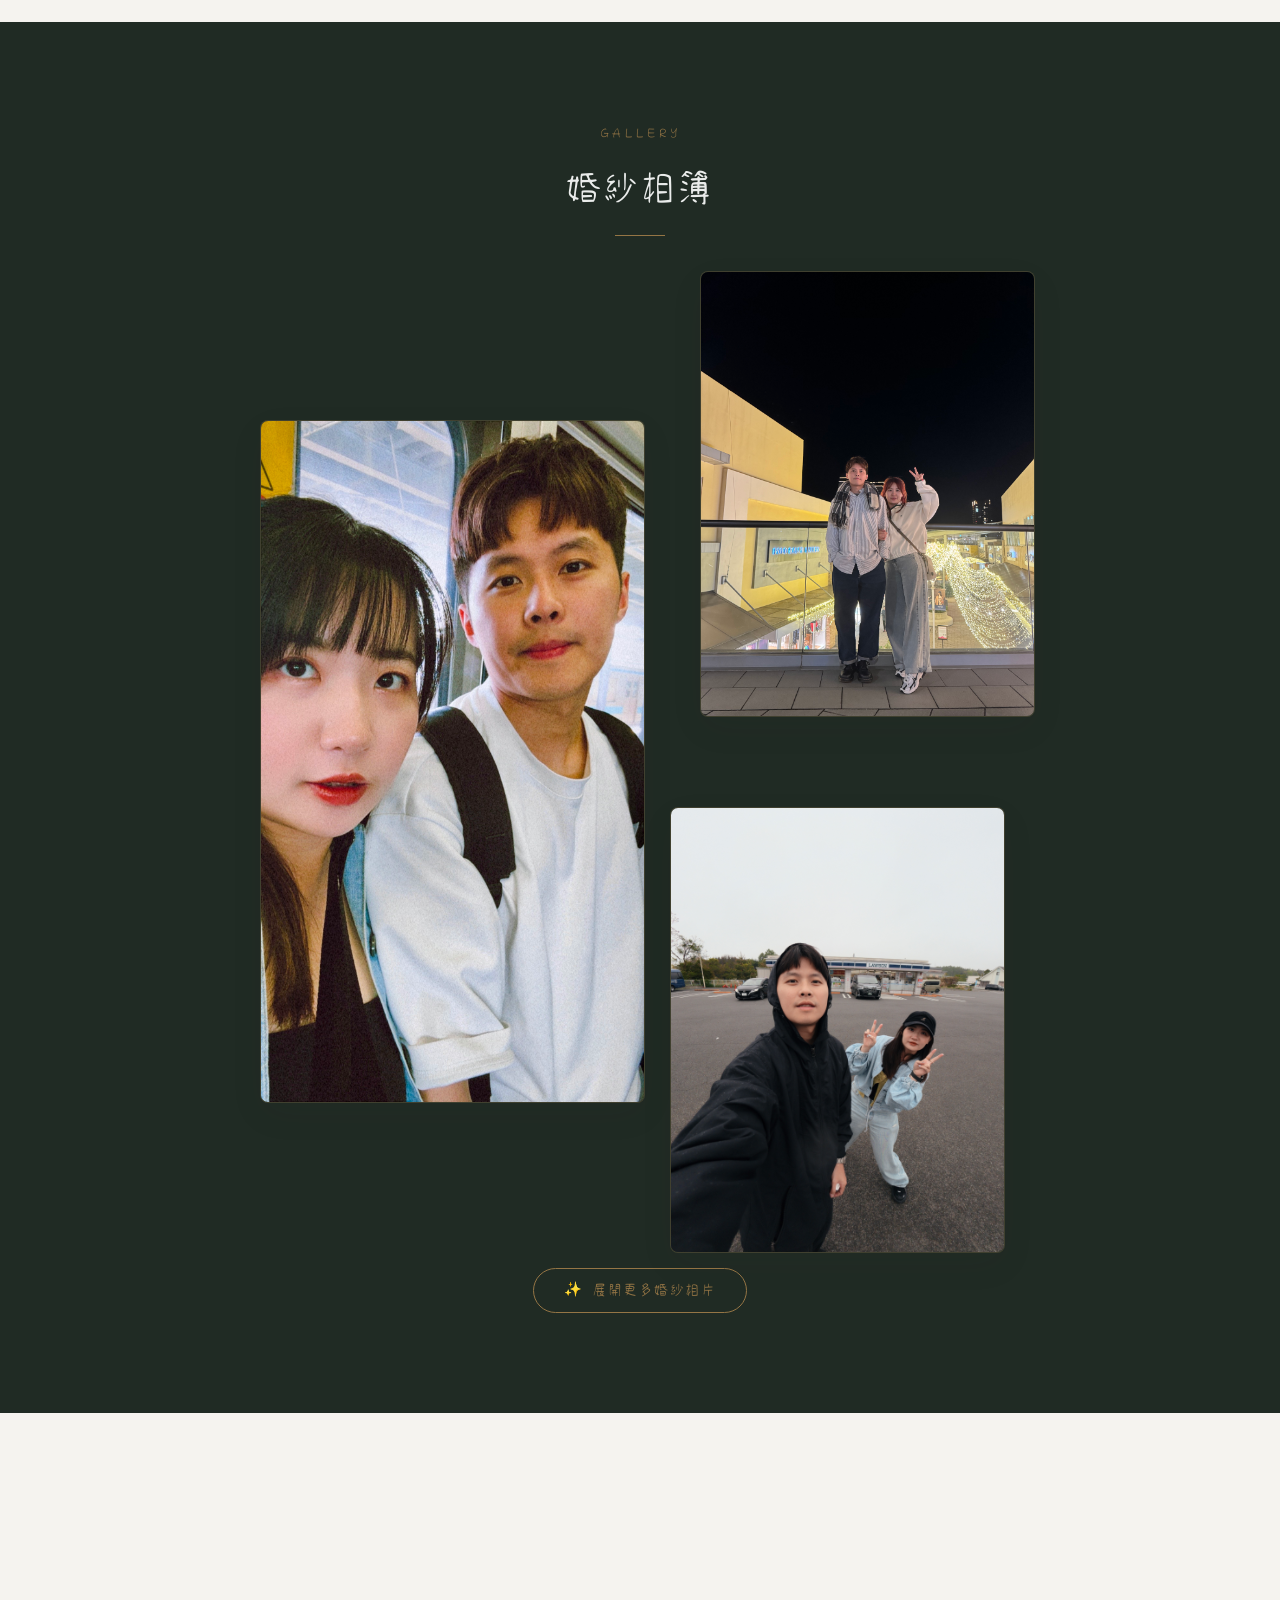
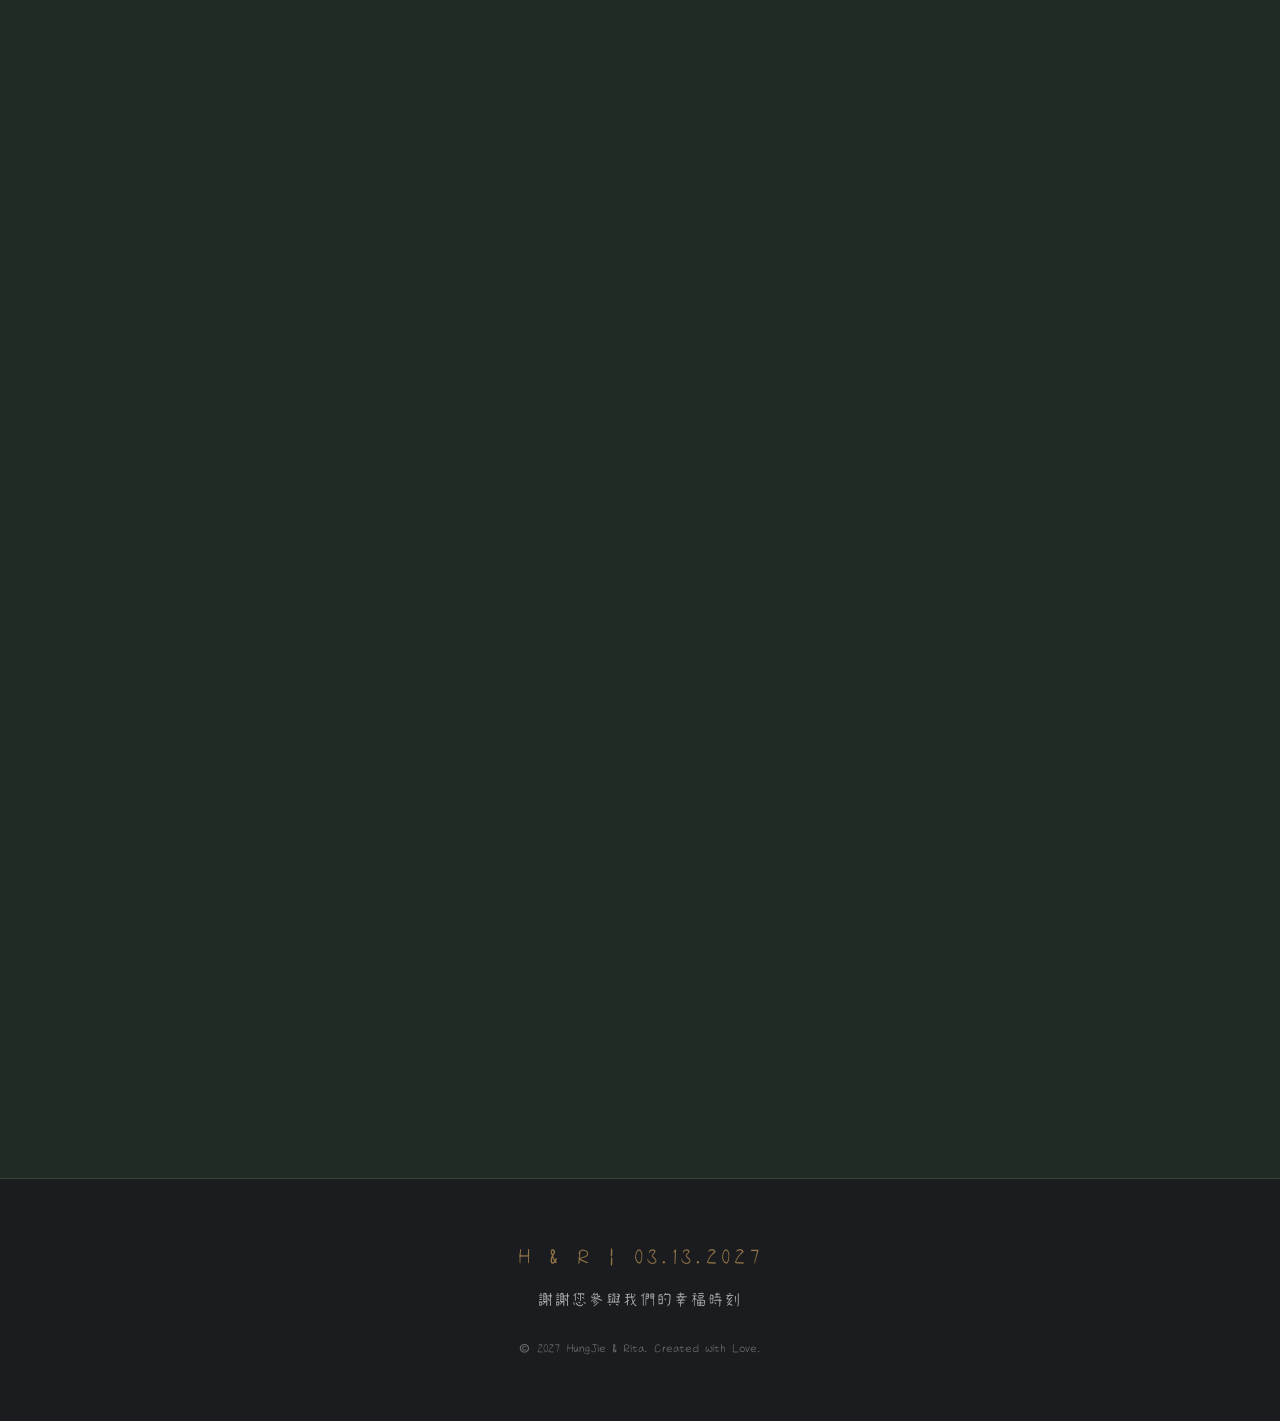
==== commit d3600be5: "Update cover background to a completely clean text-free Morandi green watercolor wash, and increment" ====
--- a/index.html
+++ b/index.html
@@ -67,8 +67,8 @@
 
   <!-- Section 1: Hero Cover -->
   <header id="hero" class="hero-section">
-    <div class="hero-bg-blur" style="background-image: url('assets/images/cover/cover.png?v=5');"></div>
-    <div class="hero-bg" style="background-image: url('assets/images/cover/cover.png?v=5');"></div>
+    <div class="hero-bg-blur" style="background-image: url('assets/images/cover/cover.png?v=6');"></div>
+    <div class="hero-bg" style="background-image: url('assets/images/cover/cover.png?v=6');"></div>
     <div class="hero-overlay"></div>
     <div class="hero-content fade-in">
       
--- a/style.css
+++ b/style.css
@@ -1386,6 +1386,10 @@
     padding: 10vh 15px 40px 15px;
   }
   
+  .hero-bg {
+    background-size: cover;
+  }
+  
   .hero-title {
     font-size: 2.2rem !important;
     letter-spacing: 1px;
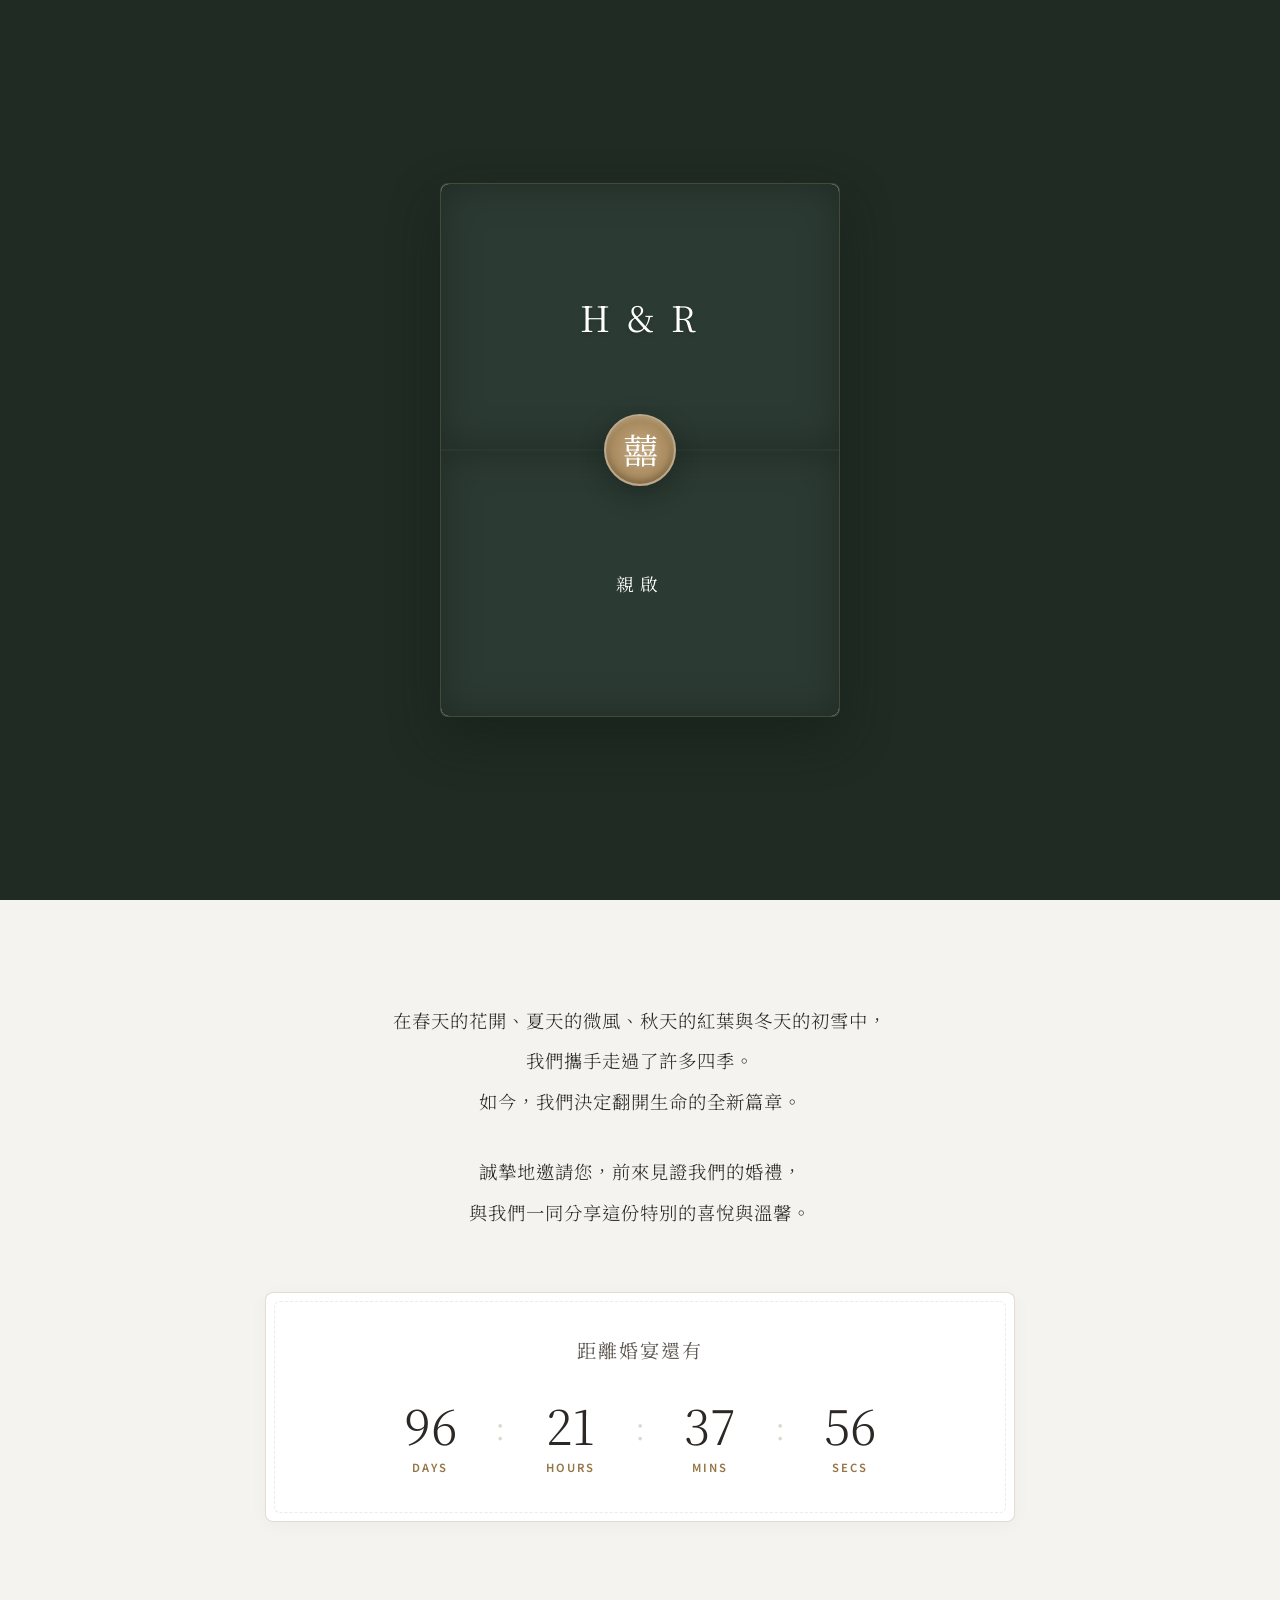
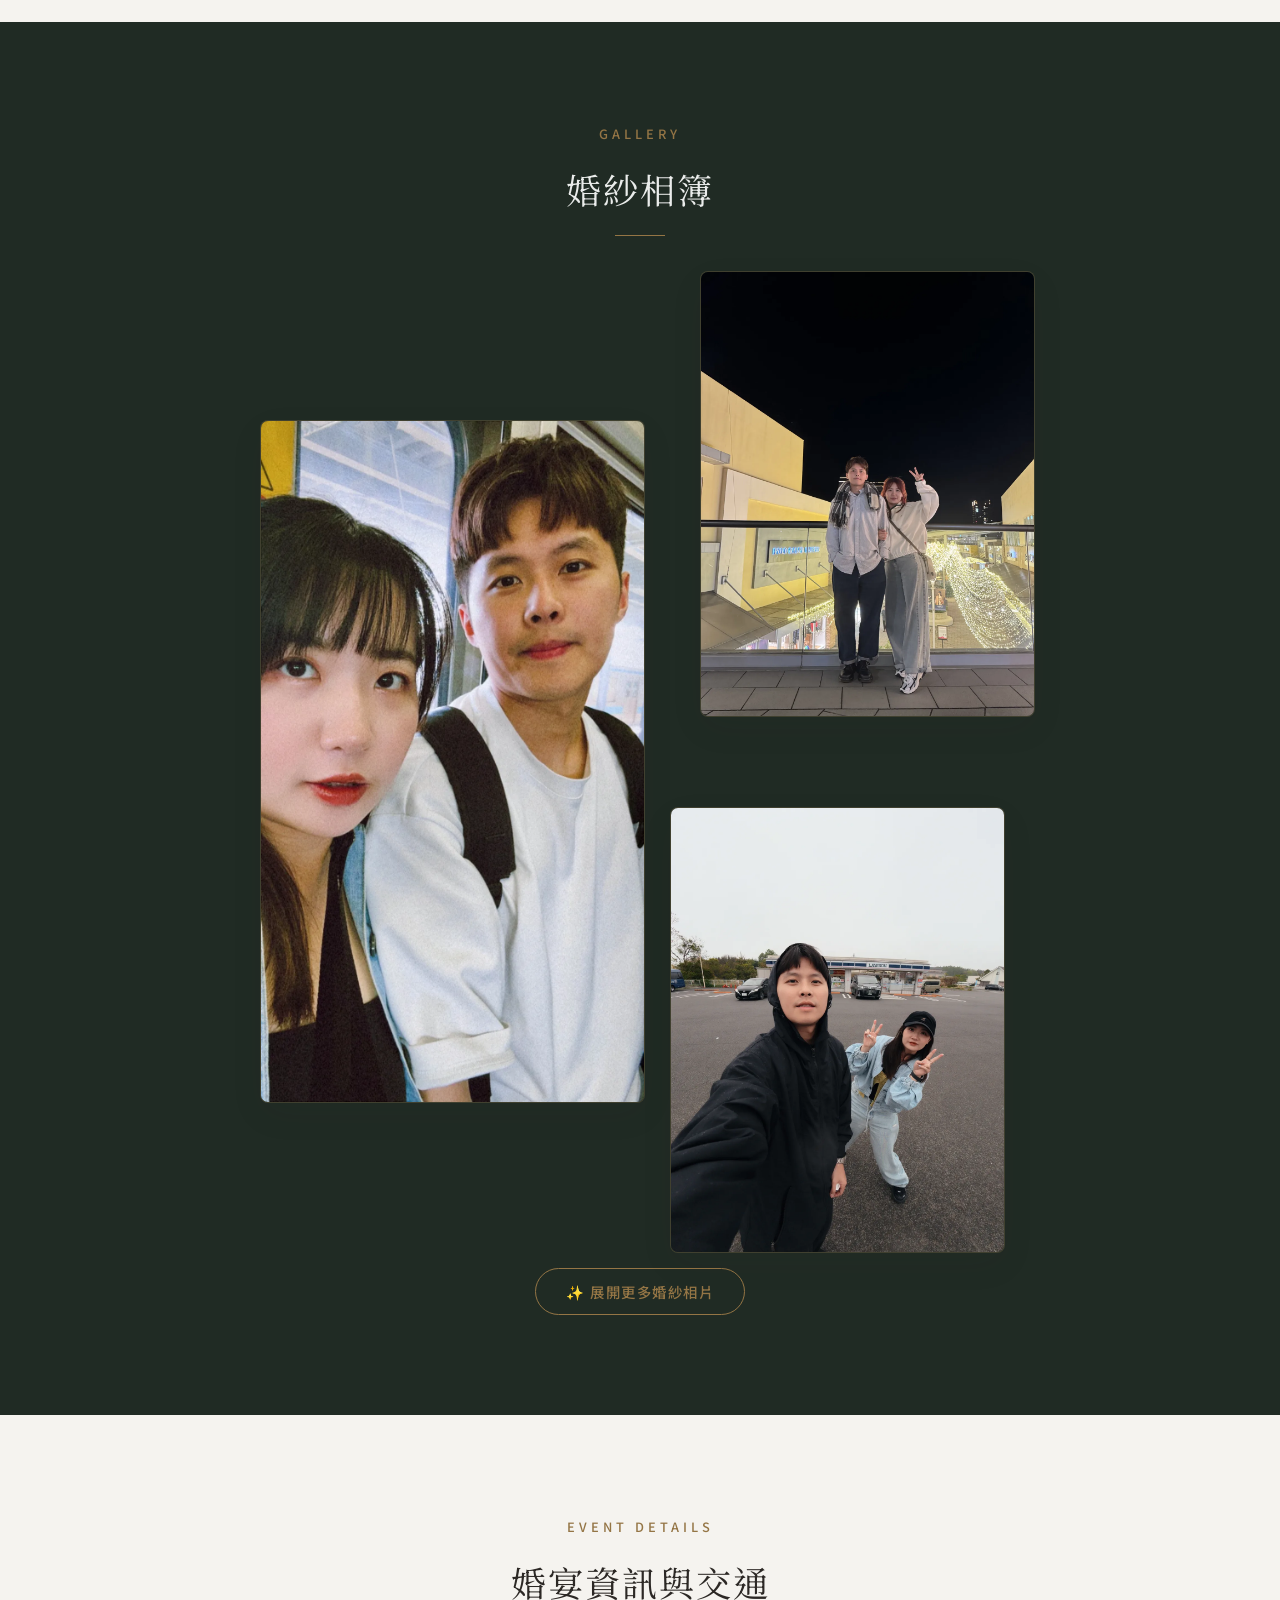
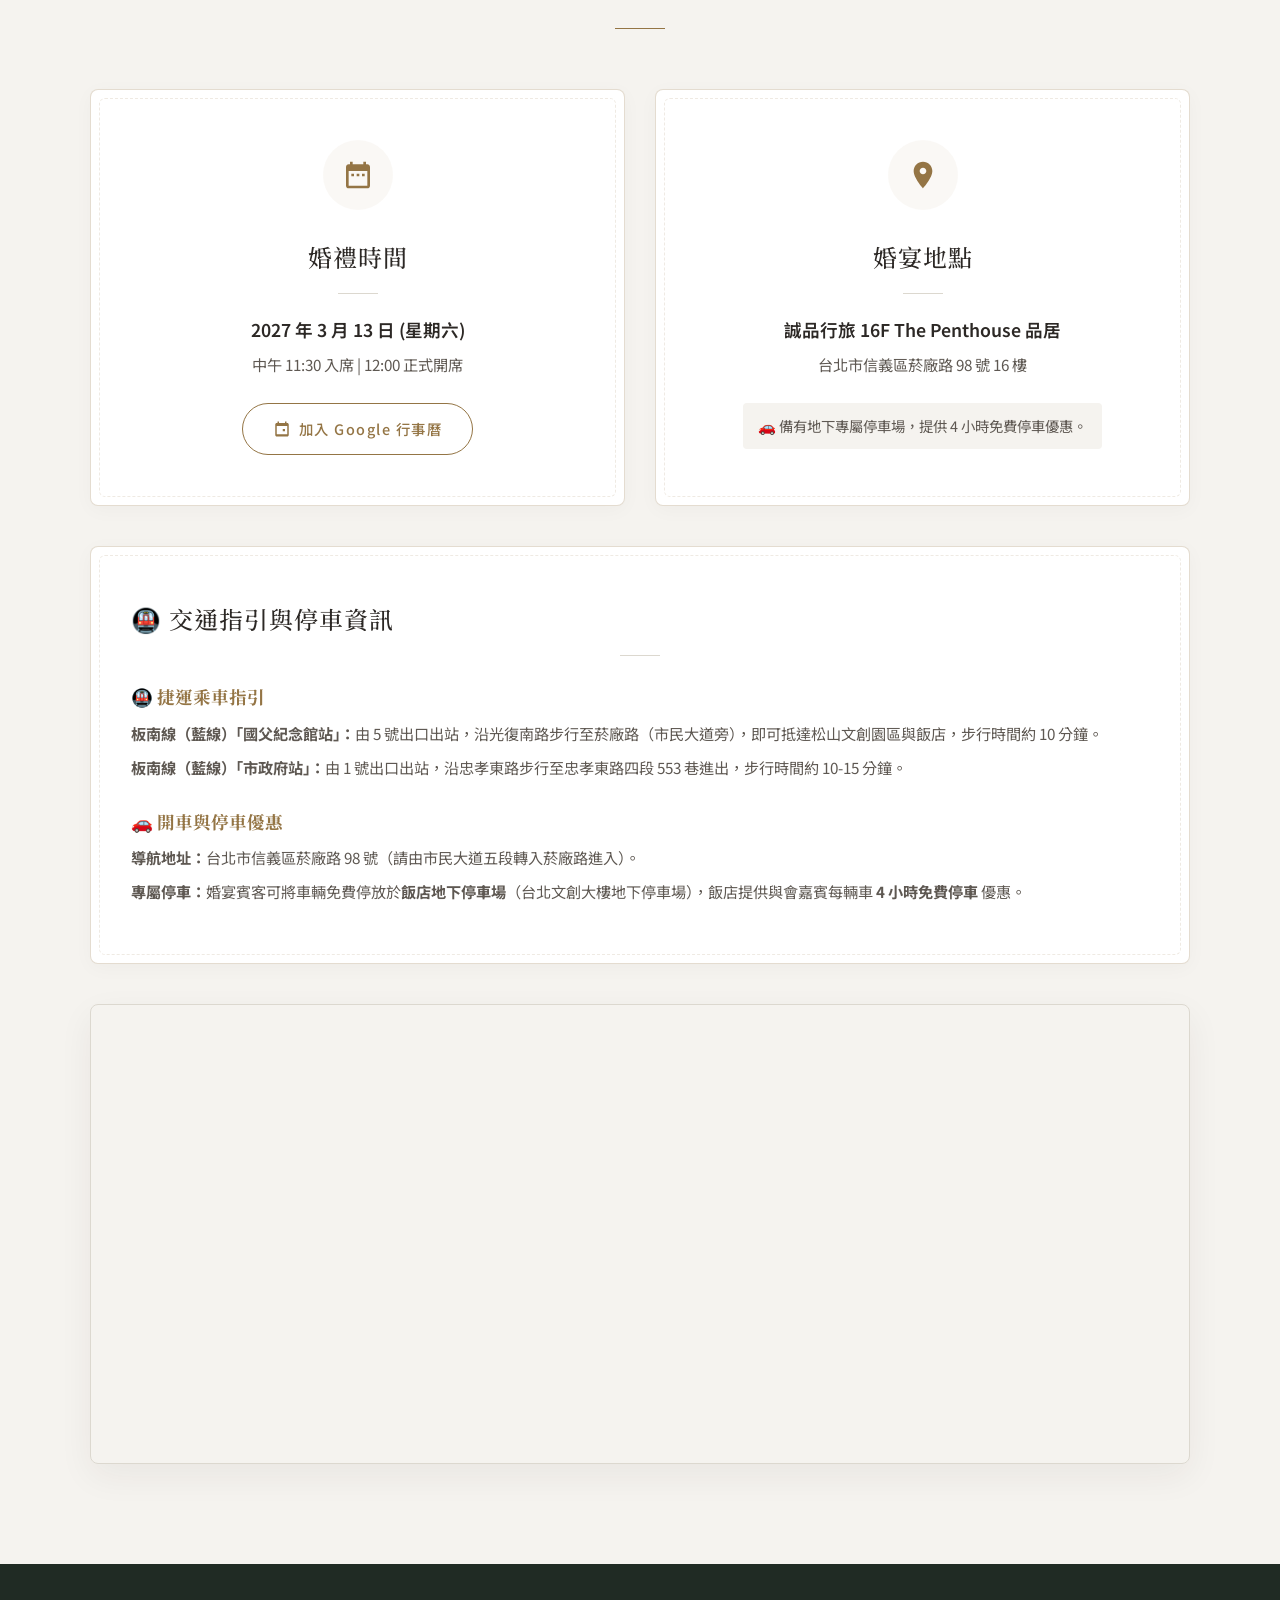
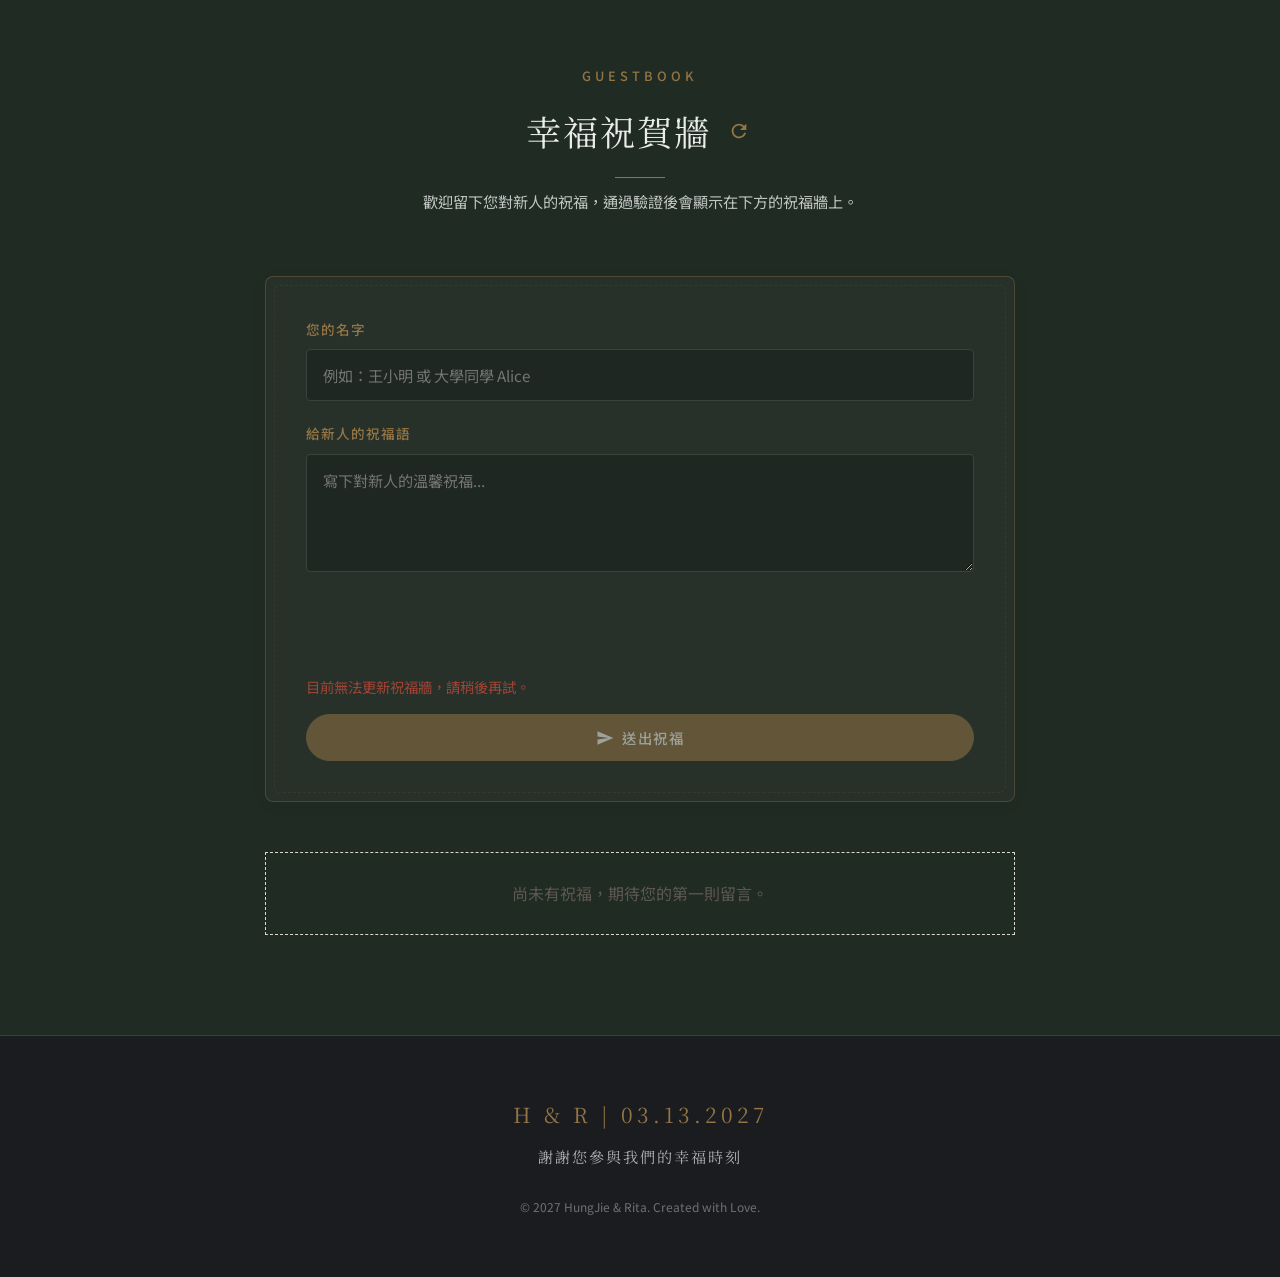
==== commit 8d0b7371: "Add secure guestbook and LINE preview" ====
--- a/index.html
+++ b/index.html
@@ -1,15 +1,25 @@
 <!DOCTYPE html>
-<html lang="zh-Hant">
+<html lang="zh-Hant" prefix="og: https://ogp.me/ns#">
 <head>
   <meta charset="UTF-8">
   <meta name="viewport" content="width=device-width, initial-scale=1.0">
   <title>簡宏杰 ＆ 張汝菁 | 電子喜帖 Wedding Invitation</title>
   <meta name="description" content="誠摯地邀請您參加簡宏杰與張汝菁的婚宴，與我們一同分享這份特別的喜悅與溫馨。">
+  <link rel="canonical" href="https://hj-chien.github.io/marriage-invitation-preview/">
+  <meta property="og:title" content="簡宏杰 ＆ 張汝菁｜婚宴邀請">
+  <meta property="og:description" content="誠摯邀請您參加我們的婚宴，與我們一同分享這份特別的喜悅與溫馨。">
+  <meta property="og:type" content="website">
+  <meta property="og:url" content="https://hj-chien.github.io/marriage-invitation-preview/">
+  <meta property="og:image" content="https://hj-chien.github.io/marriage-invitation-preview/assets/images/og/line-preview.png">
+  <meta property="og:image:type" content="image/png">
+  <meta property="og:image:width" content="1200">
+  <meta property="og:image:height" content="630">
+  <meta property="og:image:alt" content="簡宏杰與張汝菁的婚宴邀請卡">
   
   <!-- Google Fonts -->
   <link rel="preconnect" href="https://fonts.googleapis.com">
   <link rel="preconnect" href="https://fonts.gstatic.com" crossorigin>
-  <link href="https://fonts.googleapis.com/css2?family=Playfair+Display:ital,wght@0,400..900;1,400..900&family=Noto+Serif+TC:wght@300;400;600;700&family=Inter:wght@300;400;500;600&family=Noto+Sans+TC:wght@300;400;500;700&family=Ma+Shan+Zheng&family=Zhi+Mang+Xing&display=swap" rel="stylesheet">
+  <link href="https://fonts.googleapis.com/css2?family=Playfair+Display:ital,wght@0,400..900;1,400..900&family=Noto+Sans+TC:wght@300;400;500;700&family=Noto+Serif+TC:wght@300;400;600;700&display=swap" rel="stylesheet">
   
   <!-- CSS Stylesheet -->
   <link rel="stylesheet" href="style.css">
@@ -152,19 +162,19 @@
         <div class="gallery-grid" id="gallery-grid">
           <!-- Initial 3 photos (visible) -->
           <div class="gallery-card">
-            <img src="assets/images/gallery/photo1.jpg" alt="婚紗相簿" class="gallery-img" loading="lazy">
+            <img src="assets/images/gallery/web/photo1.webp" alt="婚紗相簿：新人合照" class="gallery-img" loading="lazy" decoding="async">
             <div class="gallery-card-overlay">
               <span class="gallery-card-overlay-text">Love in the moment</span>
             </div>
           </div>
           <div class="gallery-card">
-            <img src="assets/images/gallery/photo2.jpg" alt="婚紗相簿" class="gallery-img" loading="lazy">
+            <img src="assets/images/gallery/web/photo2.webp" alt="婚紗相簿：新人合照" class="gallery-img" loading="lazy" decoding="async">
             <div class="gallery-card-overlay">
               <span class="gallery-card-overlay-text">Hand in hand</span>
             </div>
           </div>
           <div class="gallery-card">
-            <img src="assets/images/gallery/photo3.jpg" alt="婚紗相簿" class="gallery-img" loading="lazy">
+            <img src="assets/images/gallery/web/photo3.webp" alt="婚紗相簿：新人合照" class="gallery-img" loading="lazy" decoding="async">
             <div class="gallery-card-overlay">
               <span class="gallery-card-overlay-text">Together forever</span>
             </div>
@@ -172,85 +182,85 @@
           
           <!-- Hidden remaining 14 photos -->
           <div class="gallery-card hidden-card">
-            <img src="assets/images/gallery/1C98C0DE-F1EB-4CD9-ACB3-D9A7E0B2897E.jpg" alt="婚紗相簿" class="gallery-img" loading="lazy">
+            <img src="assets/images/gallery/web/1C98C0DE-F1EB-4CD9-ACB3-D9A7E0B2897E.webp" alt="婚紗相簿：新人合照" class="gallery-img" loading="lazy" decoding="async">
             <div class="gallery-card-overlay">
               <span class="gallery-card-overlay-text">With all my heart</span>
             </div>
           </div>
           <div class="gallery-card hidden-card">
-            <img src="assets/images/gallery/1F4D0750-FB43-400B-9E47-2E7CEA4F1B4D.jpg" alt="婚紗相簿" class="gallery-img" loading="lazy">
+            <img src="assets/images/gallery/web/1F4D0750-FB43-400B-9E47-2E7CEA4F1B4D.webp" alt="婚紗相簿：新人合照" class="gallery-img" loading="lazy" decoding="async">
             <div class="gallery-card-overlay">
               <span class="gallery-card-overlay-text">Sweet memories</span>
             </div>
           </div>
           <div class="gallery-card hidden-card">
-            <img src="assets/images/gallery/30B573FE-4054-45B5-99EF-4E7D1F0D1CBD.jpg" alt="婚紗相簿" class="gallery-img" loading="lazy">
+            <img src="assets/images/gallery/web/30B573FE-4054-45B5-99EF-4E7D1F0D1CBD.webp" alt="婚紗相簿：新人合照" class="gallery-img" loading="lazy" decoding="async">
             <div class="gallery-card-overlay">
               <span class="gallery-card-overlay-text">Walk with you</span>
             </div>
           </div>
           <div class="gallery-card hidden-card">
-            <img src="assets/images/gallery/53CFF20E-0B8C-4ED1-BD1F-28EE45228C47.jpg" alt="婚紗相簿" class="gallery-img" loading="lazy">
+            <img src="assets/images/gallery/web/53CFF20E-0B8C-4ED1-BD1F-28EE45228C47.webp" alt="婚紗相簿：新人合照" class="gallery-img" loading="lazy" decoding="async">
             <div class="gallery-card-overlay">
               <span class="gallery-card-overlay-text">Beautiful day</span>
             </div>
           </div>
           <div class="gallery-card hidden-card">
-            <img src="assets/images/gallery/5AAEAF43-9C8A-479A-8C0D-63C7B324AFB6.jpg" alt="婚紗相簿" class="gallery-img" loading="lazy">
+            <img src="assets/images/gallery/web/5AAEAF43-9C8A-479A-8C0D-63C7B324AFB6.webp" alt="婚紗相簿：新人合照" class="gallery-img" loading="lazy" decoding="async">
             <div class="gallery-card-overlay">
               <span class="gallery-card-overlay-text">Perfect match</span>
             </div>
           </div>
           <div class="gallery-card hidden-card">
-            <img src="assets/images/gallery/5B58DDD4-E229-4045-8860-75FFD6CAE8DB.jpg" alt="婚紗相簿" class="gallery-img" loading="lazy">
+            <img src="assets/images/gallery/web/5B58DDD4-E229-4045-8860-75FFD6CAE8DB.webp" alt="婚紗相簿：新人合照" class="gallery-img" loading="lazy" decoding="async">
             <div class="gallery-card-overlay">
               <span class="gallery-card-overlay-text">Unconditional love</span>
             </div>
           </div>
           <div class="gallery-card hidden-card">
-            <img src="assets/images/gallery/61438C18-41B4-4CDC-8BC4-A630AB195DBB.jpg" alt="婚紗相簿" class="gallery-img" loading="lazy">
+            <img src="assets/images/gallery/web/61438C18-41B4-4CDC-8BC4-A630AB195DBB.webp" alt="婚紗相簿：新人合照" class="gallery-img" loading="lazy" decoding="async">
             <div class="gallery-card-overlay">
               <span class="gallery-card-overlay-text">Joyful hearts</span>
             </div>
           </div>
           <div class="gallery-card hidden-card">
-            <img src="assets/images/gallery/64A47B13-744A-48F6-AF22-47029DCF9FBF.jpg" alt="婚紗相簿" class="gallery-img" loading="lazy">
+            <img src="assets/images/gallery/web/64A47B13-744A-48F6-AF22-47029DCF9FBF.webp" alt="婚紗相簿：新人合照" class="gallery-img" loading="lazy" decoding="async">
             <div class="gallery-card-overlay">
               <span class="gallery-card-overlay-text">Lifetime companion</span>
             </div>
           </div>
           <div class="gallery-card hidden-card">
-            <img src="assets/images/gallery/6B818099-23F5-4F95-A5C2-51C0D3A72D42.jpg" alt="婚紗相簿" class="gallery-img" loading="lazy">
+            <img src="assets/images/gallery/web/6B818099-23F5-4F95-A5C2-51C0D3A72D42.webp" alt="婚紗相簿：新人合照" class="gallery-img" loading="lazy" decoding="async">
             <div class="gallery-card-overlay">
               <span class="gallery-card-overlay-text">Always together</span>
             </div>
           </div>
           <div class="gallery-card hidden-card">
-            <img src="assets/images/gallery/91062FDC-F6FE-48B3-85FC-1026D47265B7.jpg" alt="婚紗相簿" class="gallery-img" loading="lazy">
+            <img src="assets/images/gallery/web/91062FDC-F6FE-48B3-85FC-1026D47265B7.webp" alt="婚紗相簿：新人合照" class="gallery-img" loading="lazy" decoding="async">
             <div class="gallery-card-overlay">
               <span class="gallery-card-overlay-text">Pure happiness</span>
             </div>
           </div>
           <div class="gallery-card hidden-card">
-            <img src="assets/images/gallery/D277FBC5-3B13-4533-851B-0F316AC45ACB.jpg" alt="婚紗相簿" class="gallery-img" loading="lazy">
+            <img src="assets/images/gallery/web/D277FBC5-3B13-4533-851B-0F316AC45ACB.webp" alt="婚紗相簿：新人合照" class="gallery-img" loading="lazy" decoding="async">
             <div class="gallery-card-overlay">
               <span class="gallery-card-overlay-text">Endless love</span>
             </div>
           </div>
           <div class="gallery-card hidden-card">
-            <img src="assets/images/gallery/DFDCCE85-30CD-4BC2-BBC9-504A70FD9F1D.jpg" alt="婚紗相簿" class="gallery-img" loading="lazy">
+            <img src="assets/images/gallery/web/DFDCCE85-30CD-4BC2-BBC9-504A70FD9F1D.webp" alt="婚紗相簿：新人合照" class="gallery-img" loading="lazy" decoding="async">
             <div class="gallery-card-overlay">
               <span class="gallery-card-overlay-text">Dream come true</span>
             </div>
           </div>
           <div class="gallery-card hidden-card">
-            <img src="assets/images/gallery/EF945CB5-A2CA-46F9-9615-F774F37B8453.jpg" alt="婚紗相簿" class="gallery-img" loading="lazy">
+            <img src="assets/images/gallery/web/EF945CB5-A2CA-46F9-9615-F774F37B8453.webp" alt="婚紗相簿：新人合照" class="gallery-img" loading="lazy" decoding="async">
             <div class="gallery-card-overlay">
               <span class="gallery-card-overlay-text">Blessings of love</span>
             </div>
           </div>
           <div class="gallery-card hidden-card">
-            <img src="assets/images/gallery/F6D82261-CD90-409A-93BE-0EFA899F8EA8.jpg" alt="婚紗相簿" class="gallery-img" loading="lazy">
+            <img src="assets/images/gallery/web/F6D82261-CD90-409A-93BE-0EFA899F8EA8.webp" alt="婚紗相簿：新人合照" class="gallery-img" loading="lazy" decoding="async">
             <div class="gallery-card-overlay">
               <span class="gallery-card-overlay-text">Forever and always</span>
             </div>
@@ -360,21 +370,27 @@
           </button>
         </div>
         <div class="title-divider"></div>
-        <p class="section-desc-para">歡迎留下您對新人的祝福，您的祝賀會即時顯示在下方的祝福牆上！</p>
+        <p class="section-desc-para">歡迎留下您對新人的祝福，通過驗證後會顯示在下方的祝福牆上。</p>
       </div>
 
       <!-- Input Form -->
       <div class="guestbook-form-card scroll-reveal">
-        <form id="wish-form">
+        <form id="wish-form" novalidate>
           <div class="form-group">
             <label for="guest-name">您的名字</label>
-            <input type="text" id="guest-name" required placeholder="例如：王小明 或 大學同學 Alice" maxlength="20">
+            <input type="text" id="guest-name" required autocomplete="name" placeholder="例如：王小明 或 大學同學 Alice" maxlength="20">
           </div>
           <div class="form-group">
             <label for="guest-wish">給新人的祝福語</label>
             <textarea id="guest-wish" required placeholder="寫下對新人的溫馨祝福..." rows="4" maxlength="150"></textarea>
           </div>
-          <button type="submit" class="btn btn-primary">
+          <div class="website-field" aria-hidden="true">
+            <label for="guest-website">網站</label>
+            <input type="text" id="guest-website" name="website" tabindex="-1" autocomplete="off">
+          </div>
+          <div id="turnstile-container" class="turnstile-container"></div>
+          <p id="wish-status" class="wish-status" role="status" aria-live="polite"></p>
+          <button id="wish-submit-btn" type="submit" class="btn btn-primary">
             <svg class="btn-icon" viewBox="0 0 24 24">
               <path d="M2.01 21L23 12 2.01 3 2 10l15 2-15 2z"/>
             </svg>
--- a/style.css
+++ b/style.css
@@ -2,23 +2,6 @@
    💍 Elegant Wedding Invitation CSS
    Theme: Texture Muted Gray & Champagne Gold
    ========================================== */
-
-@font-face {
-  font-family: 'JasonHandwriting';
-  src: url('assets/fonts/JasonHandwriting1-Regular.woff2') format('woff2');
-  font-weight: normal;
-  font-style: normal;
-  font-display: swap;
-}
-
-@font-face {
-  font-family: 'DFPLingHui';
-  src: url('assets/fonts/DFPLingHui.ttf') format('truetype'),
-       url('assets/fonts/DFPLingHui.otf') format('opentype');
-  font-weight: normal;
-  font-style: normal;
-  font-display: swap;
-}
 
 :root {
   /* Color Palette - Warm Cotton Paper & Rich Bronze Gold */
@@ -38,8 +21,8 @@
   --shadow-lg: 0 25px 50px rgba(44,40,37,0.09);
   
   /* Fonts */
-  --font-serif: 'JasonHandwriting', 'DFPLingHui', 'Noto Serif TC', 'Playfair Display', Georgia, serif;
-  --font-sans: 'JasonHandwriting', 'DFPLingHui', 'Noto Sans TC', 'Inter', -apple-system, BlinkMacSystemFont, sans-serif;
+  --font-serif: 'Noto Serif TC', 'Playfair Display', Georgia, serif;
+  --font-sans: 'Noto Sans TC', -apple-system, BlinkMacSystemFont, sans-serif;
   
   /* Layout */
   --container-width: 1100px;
@@ -107,6 +90,39 @@
 
 .hidden {
   display: none !important;
+}
+
+.website-field {
+  position: absolute;
+  width: 1px;
+  height: 1px;
+  overflow: hidden;
+  clip: rect(0 0 0 0);
+  clip-path: inset(50%);
+  white-space: nowrap;
+}
+
+.turnstile-container {
+  min-height: 65px;
+  margin: 18px 0 4px;
+}
+
+.wish-status {
+  min-height: 1.8em;
+  margin: 10px 0 14px;
+  color: var(--text-muted);
+  font-size: 0.9rem;
+}
+
+.wish-status.is-success { color: #3c6e52; }
+.wish-status.is-error { color: #a24435; }
+
+.wish-empty {
+  grid-column: 1 / -1;
+  padding: 26px;
+  border: 1px dashed var(--border-color);
+  color: var(--text-muted);
+  text-align: center;
 }
 
 /* Scroll Animations */
@@ -149,6 +165,13 @@
   border-color: var(--accent-light);
   transform: translateY(-2px);
   box-shadow: 0 8px 25px rgba(148, 117, 69, 0.35);
+}
+
+.btn:disabled {
+  cursor: not-allowed;
+  opacity: 0.55;
+  transform: none;
+  box-shadow: none;
 }
 
 .btn-outline {
@@ -1703,5 +1726,3 @@
 }
 
 
-
-
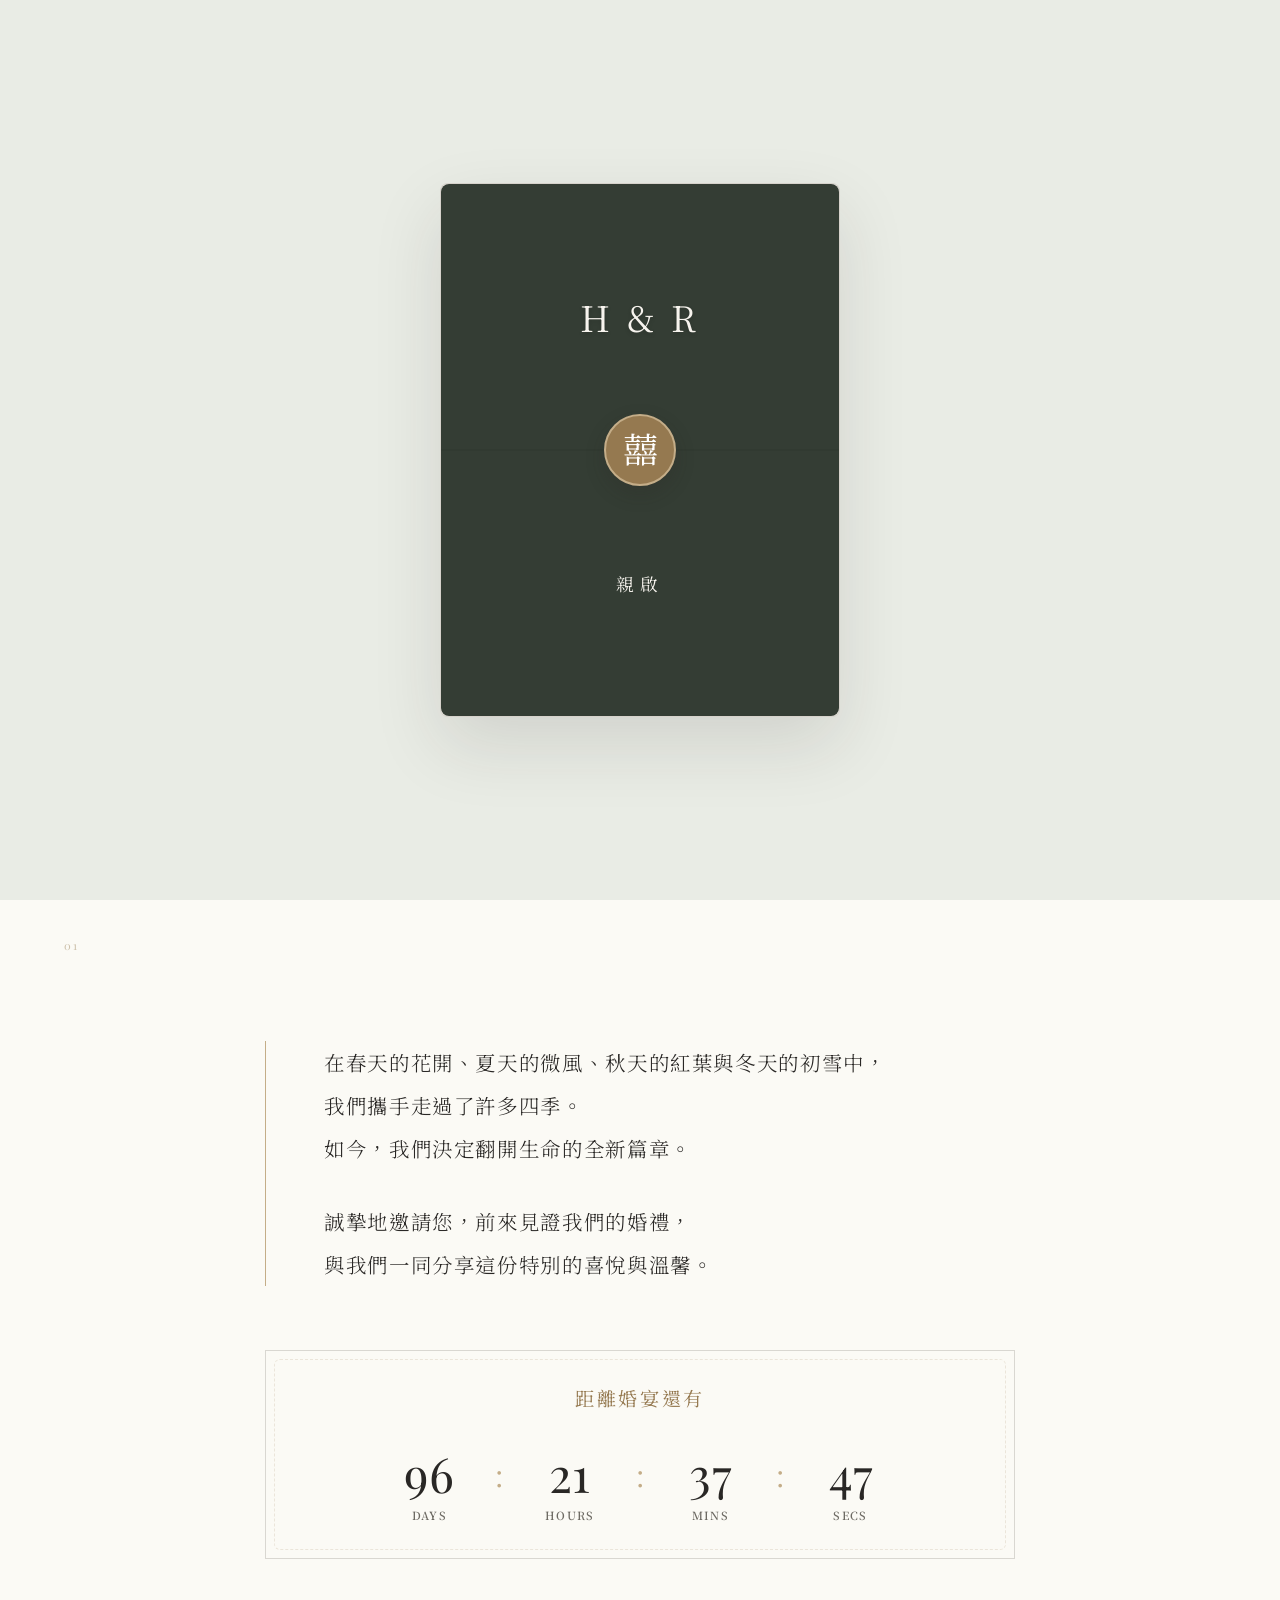
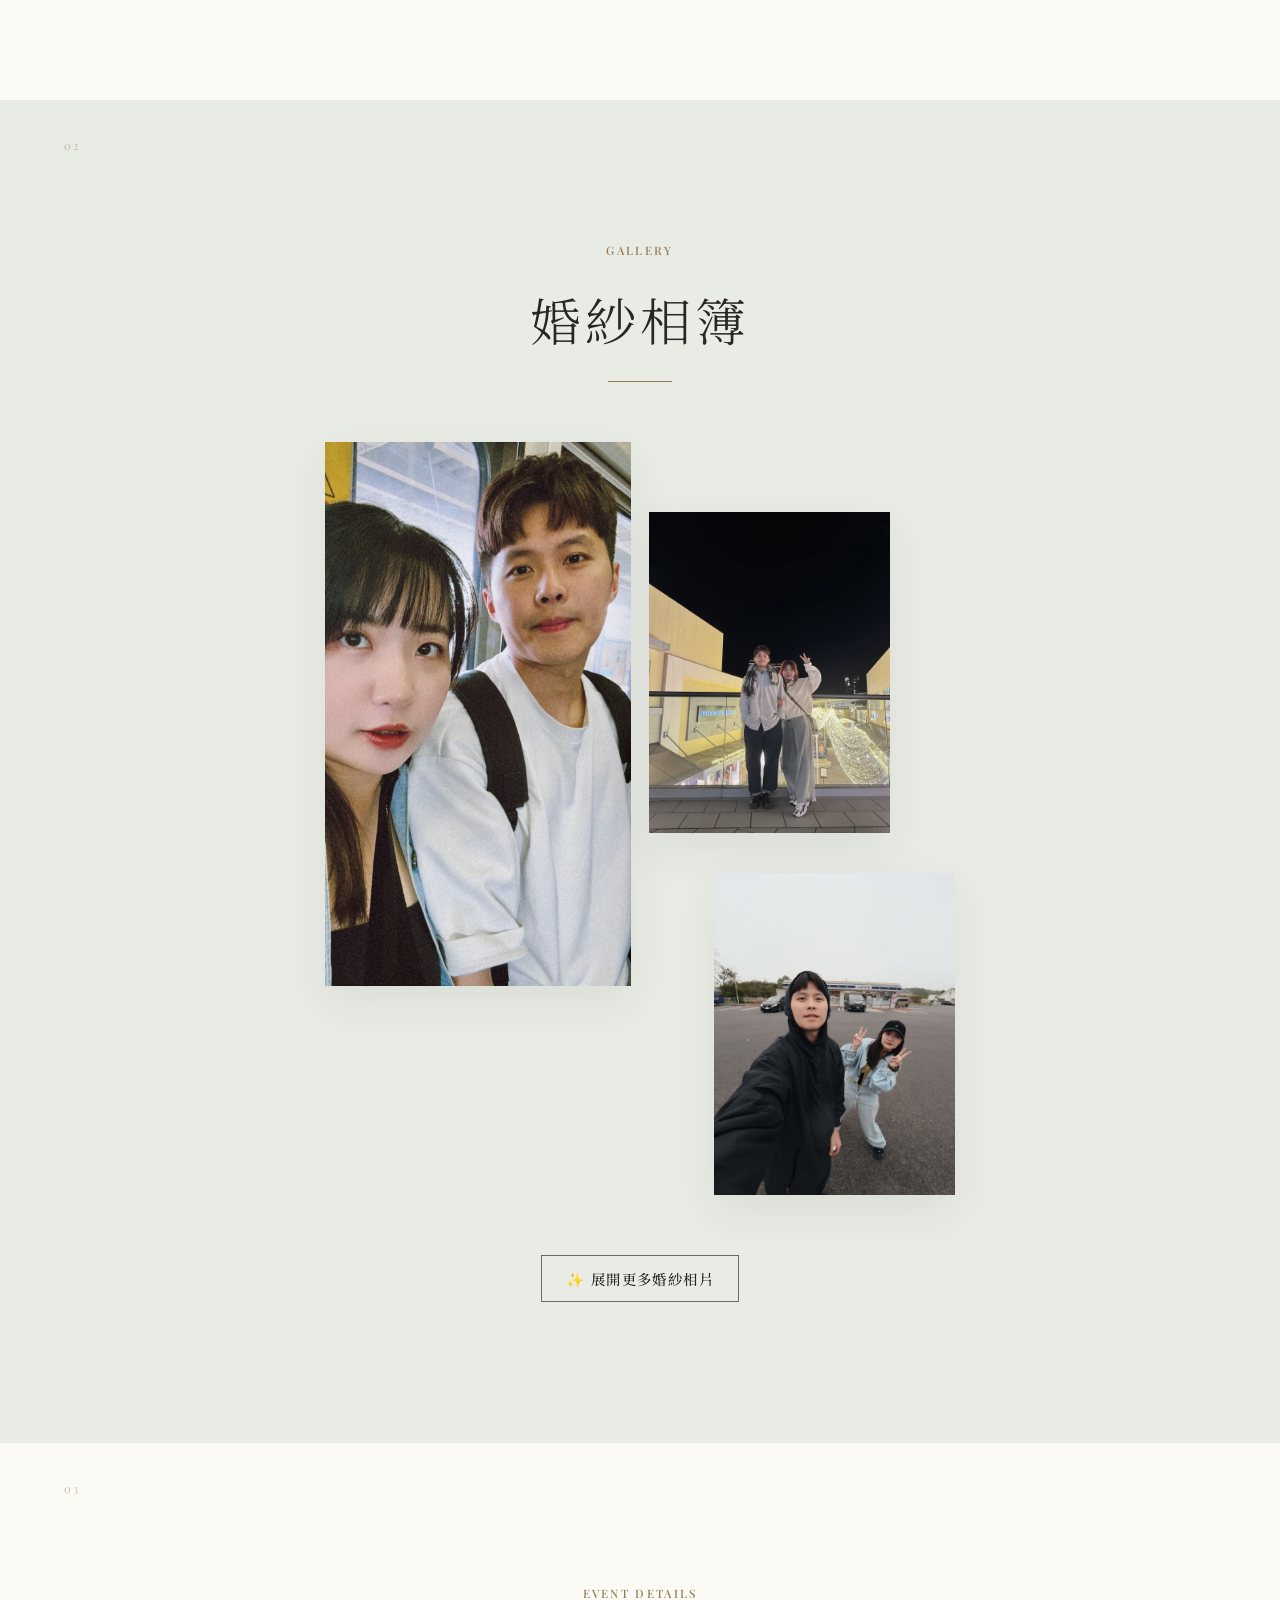
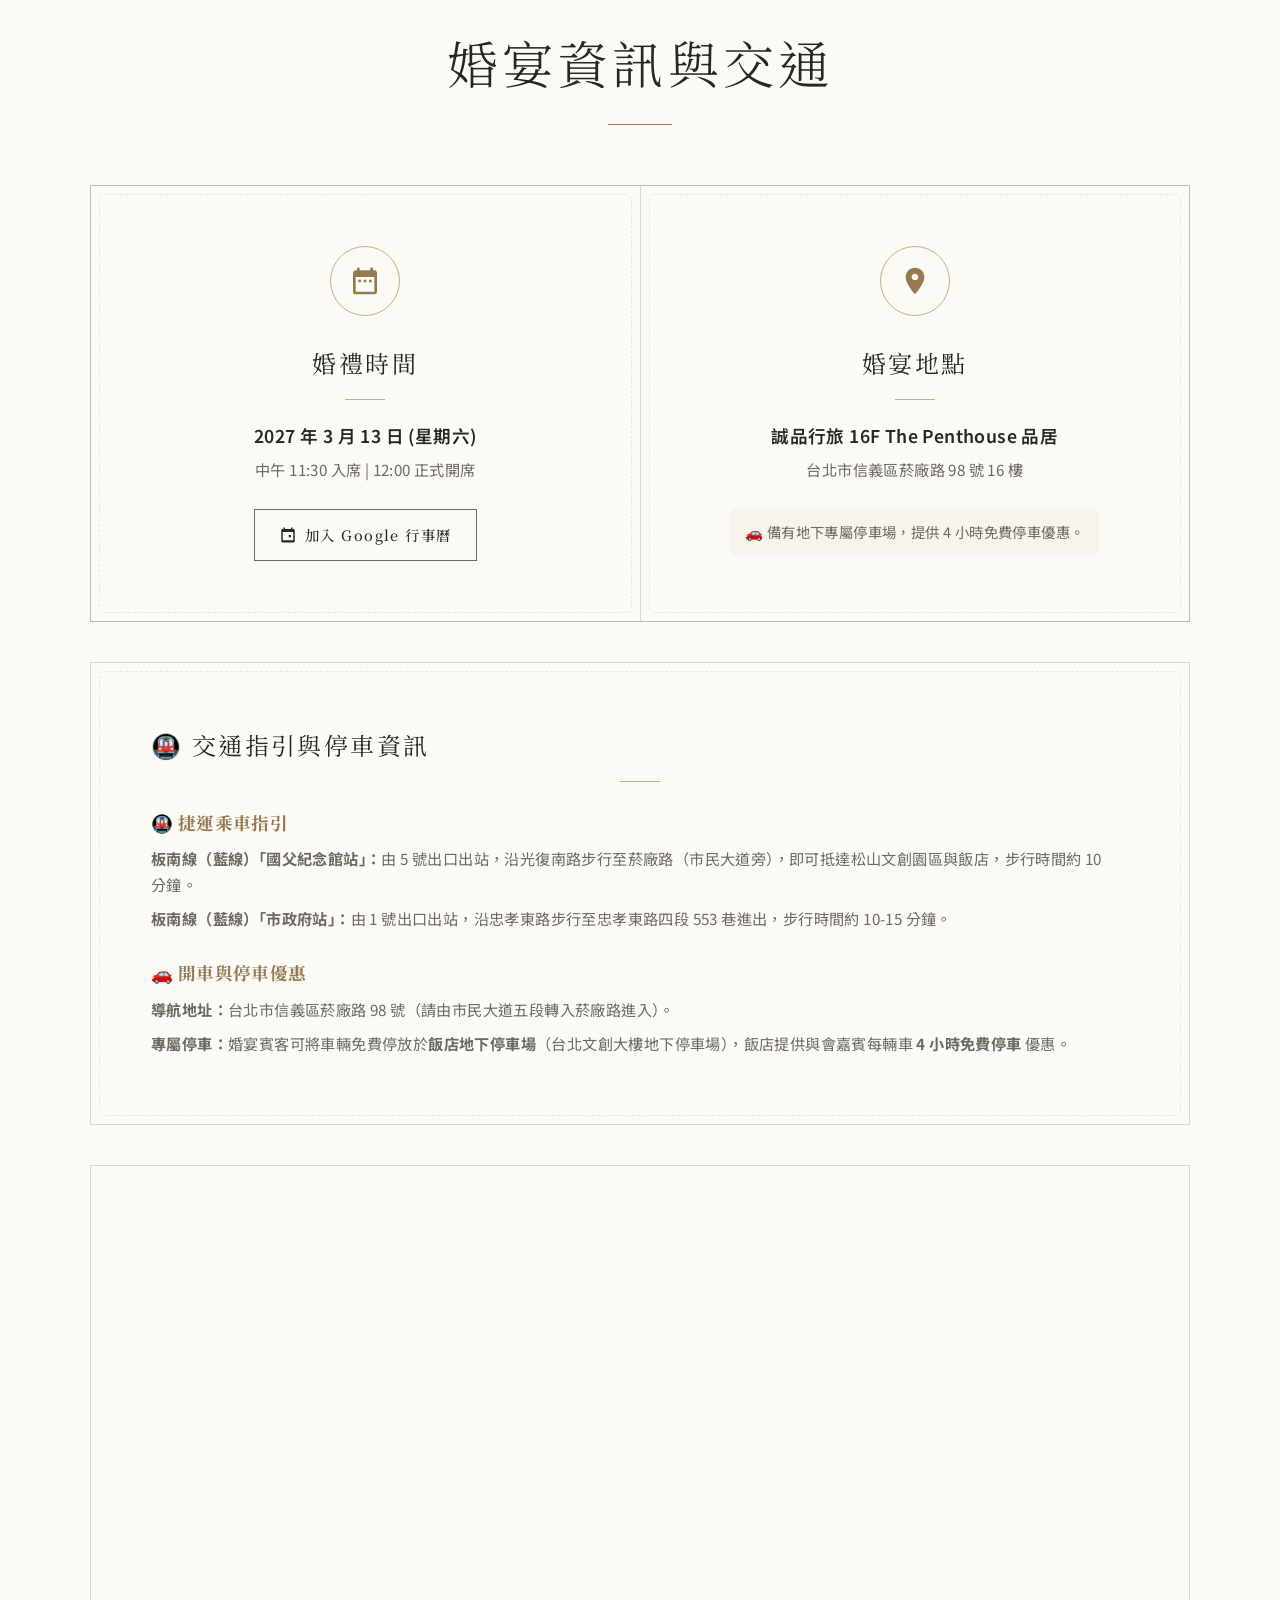
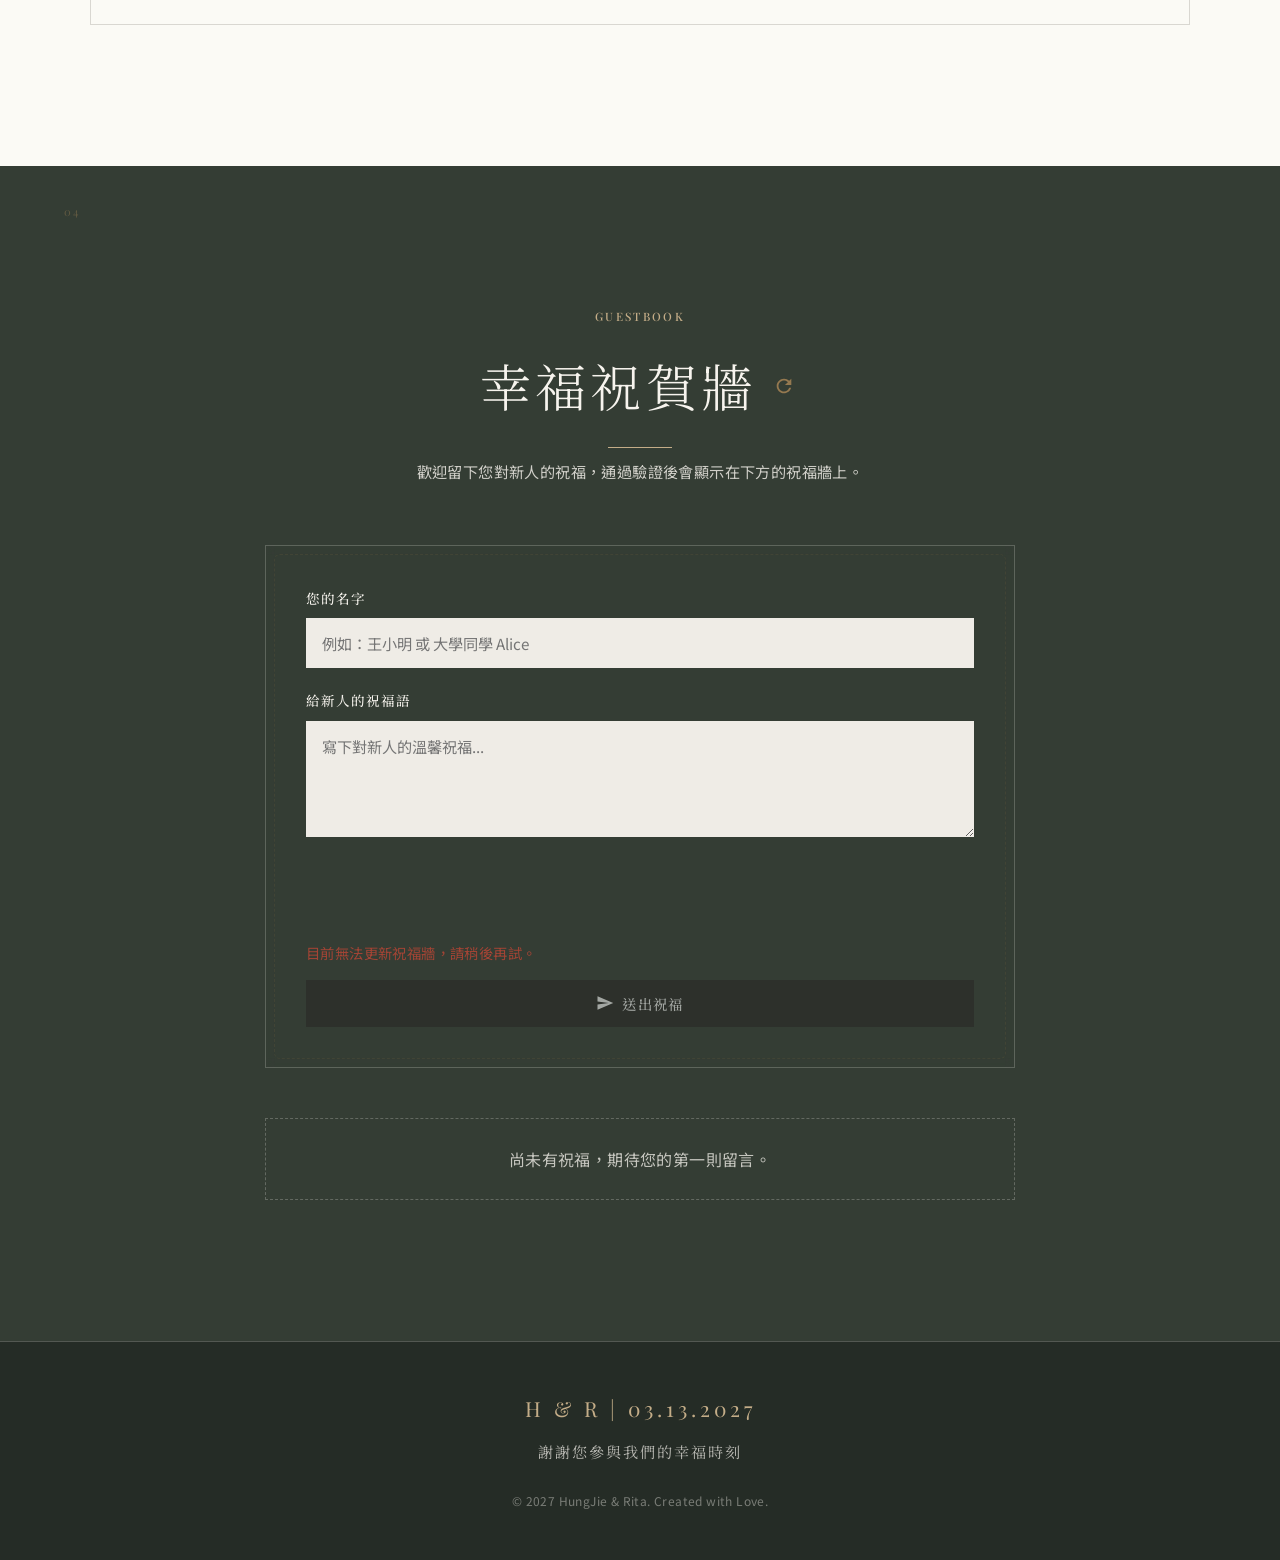
==== commit 7912b09b: "Create spring letter design v0" ====
--- a/index.html
+++ b/index.html
@@ -61,48 +61,37 @@
 
 
 
-  <!-- Floating Nav Bar -->
-  <nav class="glass-nav">
+  <!-- Paper Navigation -->
+  <nav class="glass-nav paper-nav" aria-label="喜帖導覽">
     <div class="nav-container">
-      <a href="#hero" class="nav-logo">H & R</a>
+      <a href="#hero" class="nav-logo" aria-label="回到喜帖首頁">H&nbsp;·&nbsp;R</a>
       <ul class="nav-links">
-        <li><a href="#hero">首頁</a></li>
-        <li><a href="#about">我們</a></li>
-        <li><a href="#gallery">婚紗相簿</a></li>
-        <li><a href="#event">時間地點</a></li>
-        <li><a href="#guestbook">祝賀牆</a></li>
+        <li><a href="#about">邀請</a></li>
+        <li><a href="#event">婚宴</a></li>
+        <li><a href="#gallery">相簿</a></li>
+        <li><a href="#guestbook">祝福</a></li>
       </ul>
     </div>
   </nav>
 
-  <!-- Section 1: Hero Cover -->
-  <header id="hero" class="hero-section">
-    <div class="hero-bg-blur" style="background-image: url('assets/images/cover/cover.png?v=6');"></div>
-    <div class="hero-bg" style="background-image: url('assets/images/cover/cover.png?v=6');"></div>
-    <div class="hero-overlay"></div>
-    <div class="hero-content fade-in">
-      
-      <!-- Key Cover Info directly on background -->
-      <span class="hero-subtitle">SAVE THE DATE</span>
-      <h1 class="hero-title">HungJie & Rita</h1>
-      <p class="hero-date">2027.03.13 | SATURDAY</p>
-      
-      <div class="hero-card-divider"></div>
-      
-      <span class="hero-invitation-subtitle">THE INVITATION</span>
-      <h2 class="hero-invitation-title">誠摯邀請</h2>
-      
-      <p class="hero-couple-signature">
-        新郎 <span>宏杰 HungJie</span> ＆ 新娘 <span>汝菁 Rita</span> 敬邀
-      </p>
-      
-      <!-- Scroll Down Indicator -->
-      <a href="#about" class="scroll-down-indicator" aria-label="向下捲動">
-        <svg class="chevron-down" viewBox="0 0 24 24">
-          <path d="M7.41 8.59L12 13.17l4.59-4.58L18 10l-6 6-6-6 1.41-1.41z"/>
-        </svg>
-      </a>
-    </div>
+  <!-- Section 1: Editorial Letter Cover -->
+  <header id="hero" class="hero-section letter-hero">
+    <div class="letter-hero-copy fade-in">
+      <p class="hero-kicker">A LETTER OF INVITATION</p>
+      <p class="hero-season">Spring · 2027</p>
+      <h1 class="hero-title">簡宏杰<br><em>＆</em> 張汝菁</h1>
+      <div class="hero-rule" aria-hidden="true"></div>
+      <p class="hero-invitation-title">誠摯邀請您<br>共享我們的幸福時刻</p>
+      <p class="hero-date">2027.03.13&nbsp;&nbsp;·&nbsp;&nbsp;SATURDAY</p>
+      <a href="#about" class="hero-read-link">展開這封信 <span aria-hidden="true">↓</span></a>
+    </div>
+    <figure class="hero-portrait fade-in">
+      <div class="portrait-paper">
+        <img src="assets/images/editorial/newlyweds-portrait.jpg" alt="簡宏杰與張汝菁的手繪婚紗肖像">
+      </div>
+      <figcaption>HungJie &amp; Rita · 13 March 2027</figcaption>
+    </figure>
+    <p class="hero-side-note">WITH LOVE, WE BEGIN A NEW CHAPTER.</p>
   </header>
 
   <!-- Section 2: Dedicated Invitation Letter -->
--- a/style.css
+++ b/style.css
@@ -1725,4 +1725,364 @@
   to { transform: rotate(-360deg); }
 }
 
-
+/* ==========================================
+   V0 — 春日信箋 / Editorial Letter System
+   ========================================== */
+:root {
+  --bg-light: #f7f4ee;
+  --bg-medium: #e8e6dc;
+  --bg-dark: #343d34;
+  --bg-card: #fbfaf5;
+  --text-dark: #292725;
+  --text-muted: #6d6a63;
+  --text-light: #f7f4ee;
+  --accent: #957950;
+  --accent-light: #c4ad88;
+  --border-color: rgba(65, 59, 49, 0.18);
+  --border-color-dark: rgba(247, 244, 238, 0.22);
+  --shadow-sm: 0 8px 24px rgba(42, 37, 29, 0.05);
+  --shadow-md: 0 16px 45px rgba(42, 37, 29, 0.08);
+  --shadow-lg: 0 28px 70px rgba(42, 37, 29, 0.12);
+}
+
+html { scroll-padding-top: 92px; }
+
+body {
+  background-color: var(--bg-light);
+  background-image: linear-gradient(rgba(247, 244, 238, 0.88), rgba(247, 244, 238, 0.88)), url('assets/images/texture_linen.png');
+  letter-spacing: 0.025em;
+  text-wrap: pretty;
+}
+
+::selection { background: #d8e0d1; color: var(--text-dark); }
+
+:focus-visible { outline: 2px solid var(--accent); outline-offset: 4px; }
+
+.section { padding: clamp(76px, 11vw, 148px) 0; }
+
+.container { width: min(90%, 1120px); }
+.container-narrow { width: min(90%, 780px); }
+
+.paper-nav.glass-nav {
+  top: 0;
+  width: 100%;
+  max-width: none;
+  border: 0;
+  border-radius: 0;
+  background: rgba(247, 244, 238, 0.82);
+  box-shadow: none;
+  border-bottom: 1px solid transparent;
+  backdrop-filter: blur(10px);
+}
+
+.paper-nav.glass-nav.scrolled {
+  top: 0;
+  width: 100%;
+  background: rgba(247, 244, 238, 0.96);
+  border-bottom-color: var(--border-color);
+  box-shadow: var(--shadow-sm);
+}
+
+.paper-nav .nav-container {
+  width: min(92%, 1180px);
+  margin: 0 auto;
+  padding: 16px 0;
+}
+
+.paper-nav .nav-logo {
+  color: var(--text-dark);
+  font-family: 'Playfair Display', var(--font-serif);
+  font-size: 1rem;
+  font-weight: 500;
+  letter-spacing: 0.2em;
+}
+
+.paper-nav .nav-links { gap: clamp(8px, 1.8vw, 28px); }
+
+.paper-nav .nav-links a {
+  padding: 4px 0;
+  border-radius: 0;
+  color: var(--text-muted);
+  font-family: var(--font-serif);
+  font-size: 0.78rem;
+  letter-spacing: 0.12em;
+  position: relative;
+}
+
+.paper-nav .nav-links a::after {
+  content: '';
+  position: absolute;
+  left: 0;
+  right: 0;
+  bottom: -4px;
+  height: 1px;
+  background: var(--accent);
+  transform: scaleX(0);
+  transform-origin: left;
+  transition: transform 220ms ease;
+}
+
+.paper-nav .nav-links a:hover { color: var(--text-dark); background: transparent; }
+.paper-nav .nav-links a:hover::after { transform: scaleX(1); }
+
+.letter-hero {
+  min-height: max(720px, 100svh);
+  padding: 112px max(5vw, 28px) 58px;
+  display: grid;
+  grid-template-columns: minmax(270px, 0.82fr) minmax(300px, 0.9fr);
+  align-items: center;
+  gap: clamp(28px, 8vw, 140px);
+  overflow: hidden;
+  color: var(--text-dark);
+  isolation: isolate;
+}
+
+.letter-hero::before,
+.letter-hero::after {
+  content: '';
+  position: absolute;
+  z-index: -1;
+  pointer-events: none;
+}
+
+.letter-hero::before {
+  width: min(68vw, 820px);
+  aspect-ratio: 1;
+  right: -18vw;
+  top: 8%;
+  border-radius: 50%;
+  background: rgba(199, 208, 194, 0.38);
+  filter: blur(2px);
+}
+
+.letter-hero::after {
+  width: 1px;
+  height: 68%;
+  top: 20%;
+  left: 50%;
+  background: linear-gradient(transparent, var(--border-color), transparent);
+}
+
+.letter-hero-copy { max-width: 520px; justify-self: end; }
+
+.hero-kicker,
+.hero-season {
+  color: var(--accent);
+  font-family: 'Playfair Display', var(--font-serif);
+  font-size: 0.72rem;
+  letter-spacing: 0.2em;
+}
+
+.hero-kicker { margin-bottom: 18px; }
+.hero-season { margin-bottom: 32px; color: var(--text-muted); }
+
+.letter-hero .hero-title {
+  color: var(--text-dark);
+  font-family: var(--font-serif);
+  font-size: clamp(2.75rem, 5.4vw, 5.3rem);
+  font-weight: 300;
+  letter-spacing: 0.04em;
+  line-height: 1.28;
+  margin: 0;
+}
+
+.letter-hero .hero-title em {
+  color: var(--accent);
+  font-family: 'Playfair Display', var(--font-serif);
+  font-size: 0.58em;
+  font-style: italic;
+  font-weight: 400;
+  padding-left: 0.15em;
+}
+
+.hero-rule { width: 84px; height: 1px; background: var(--accent); margin: 34px 0 28px; }
+
+.letter-hero .hero-invitation-title {
+  color: var(--text-dark);
+  font-family: var(--font-serif);
+  font-size: clamp(1.12rem, 1.8vw, 1.45rem);
+  font-weight: 400;
+  letter-spacing: 0.12em;
+  line-height: 1.9;
+  margin: 0 0 22px;
+}
+
+.letter-hero .hero-date {
+  color: var(--accent);
+  font-family: 'Playfair Display', var(--font-serif);
+  font-size: 0.86rem;
+  font-weight: 500;
+  letter-spacing: 0.12em;
+  margin: 0 0 30px;
+}
+
+.hero-read-link {
+  display: inline-flex;
+  align-items: center;
+  gap: 13px;
+  color: var(--text-muted);
+  font-family: var(--font-serif);
+  font-size: 0.88rem;
+  letter-spacing: 0.1em;
+}
+
+.hero-read-link span { color: var(--accent); font-size: 1.35rem; transition: transform 220ms ease; }
+.hero-read-link:hover span { transform: translateY(4px); }
+
+.hero-portrait { justify-self: start; width: min(100%, 480px); margin: 0; position: relative; }
+
+.portrait-paper {
+  background: #fdfcf9;
+  box-shadow: var(--shadow-lg);
+  clip-path: polygon(1% 0.8%, 99% 0, 100% 98.6%, 0.4% 100%);
+  padding: 13px;
+  transform: rotate(1.5deg);
+}
+
+.portrait-paper img { width: 100%; aspect-ratio: 0.69; object-fit: cover; object-position: center; filter: grayscale(1) contrast(1.05); }
+
+.hero-portrait figcaption {
+  color: var(--text-muted);
+  font-family: 'Playfair Display', var(--font-serif);
+  font-size: 0.66rem;
+  letter-spacing: 0.13em;
+  margin-top: 16px;
+  text-align: right;
+}
+
+.hero-side-note {
+  position: absolute;
+  right: 26px;
+  bottom: 48px;
+  color: var(--text-muted);
+  font-family: 'Playfair Display', var(--font-serif);
+  font-size: 0.58rem;
+  letter-spacing: 0.2em;
+  transform: rotate(90deg) translateX(100%);
+  transform-origin: right bottom;
+}
+
+.about-section { background: #fbfaf5; }
+.about-section::before { content: '01'; }
+.gallery-section::before { content: '02'; }
+.event-section::before { content: '03'; }
+.guestbook-section::before { content: '04'; }
+
+.about-section::before,
+.gallery-section::before,
+.event-section::before,
+.guestbook-section::before {
+  position: absolute;
+  top: 36px;
+  left: 5%;
+  color: rgba(149, 121, 80, 0.45);
+  font-family: 'Playfair Display', var(--font-serif);
+  font-size: 0.7rem;
+  letter-spacing: 0.18em;
+}
+
+.about-text { text-align: left; padding-left: clamp(0px, 5vw, 58px); border-left: 1px solid var(--accent-light); }
+.greeting-para { color: var(--text-dark); font-family: var(--font-serif); font-size: clamp(1.08rem, 1.6vw, 1.32rem); letter-spacing: 0.08em; line-height: 2.1; }
+.greeting-para + .greeting-para { margin-top: 28px; }
+
+.countdown-card {
+  background: transparent;
+  border: 1px solid var(--border-color);
+  border-radius: 0;
+  box-shadow: none;
+  margin-top: 64px;
+  padding: 30px clamp(16px, 4vw, 52px);
+}
+
+.countdown-card-title { color: var(--accent); font-family: var(--font-serif); font-weight: 400; letter-spacing: 0.14em; }
+.time-num { color: var(--text-dark); font-family: 'Playfair Display', var(--font-serif); font-weight: 400; }
+.time-label { color: var(--text-muted); font-family: var(--font-serif); letter-spacing: 0.12em; }
+.countdown-item-divider { color: var(--accent-light); }
+
+.dark-gray-bg { background: #e9ece5; color: var(--text-dark); }
+.section-title-wrapper { margin-bottom: 60px; }
+.section-subtitle { color: var(--accent); font-family: 'Playfair Display', var(--font-serif); font-size: 0.72rem; letter-spacing: 0.2em; }
+.section-title { color: var(--text-dark); font-family: var(--font-serif); font-size: clamp(2rem, 4vw, 3.6rem); font-weight: 300; letter-spacing: 0.08em; }
+.title-divider { background: var(--accent); height: 1px; width: 64px; }
+
+.gallery-grid { grid-template-columns: repeat(12, 1fr); gap: 18px; align-items: start; }
+.gallery-card { grid-column: span 4; border: 0; border-radius: 0; box-shadow: none; background: transparent; transform: none !important; overflow: visible; }
+.gallery-card:nth-child(1) { grid-column: 2 / span 5; grid-row: span 2; }
+.gallery-card:nth-child(2) { grid-column: 7 / span 4; margin-top: 70px; }
+.gallery-card:nth-child(3) { grid-column: 8 / span 4; margin-top: 22px; }
+.gallery-card img { box-shadow: var(--shadow-md); filter: saturate(0.88) contrast(0.97); }
+.gallery-card:hover { box-shadow: none; border: 0; }
+.gallery-card:hover .gallery-img { transform: translateY(-5px); }
+.gallery-card-overlay { background: rgba(52, 61, 52, 0.52); }
+.gallery-card-overlay-text { font-size: 0.82rem; letter-spacing: 0.12em; border-color: var(--accent-light); }
+.gallery-more-btn-wrapper { margin-top: 60px !important; }
+
+.btn { border-radius: 0; font-family: var(--font-serif); letter-spacing: 0.1em; padding: 12px 24px; }
+.btn-outline { color: var(--text-dark); border-color: var(--text-muted); }
+.btn-outline:hover { background: var(--text-dark); border-color: var(--text-dark); }
+.btn-primary { background: var(--text-dark); border-color: var(--text-dark); }
+.btn-primary:hover { background: var(--accent); border-color: var(--accent); }
+
+.event-section { background: #fbfaf5; }
+.event-grid { gap: 1px; background: var(--border-color); border: 1px solid var(--border-color); }
+.event-card { background: #fbfaf5; border: 0; border-radius: 0; box-shadow: none; padding: clamp(32px, 5vw, 60px); }
+.event-card:hover { transform: none; box-shadow: none; }
+.event-card h3 { color: var(--text-dark); font-family: var(--font-serif); font-weight: 400; letter-spacing: 0.1em; }
+.card-icon-wrapper { background: transparent; border: 1px solid var(--accent-light); border-radius: 50%; }
+.card-icon { fill: var(--accent); }
+.event-card-divider { background: var(--accent-light); }
+.traffic-details-card { border: 1px solid var(--border-color); margin-top: 1px; }
+.traffic-section h4 { color: var(--accent); }
+.traffic-section p, .time-sub, .traffic-notice { color: var(--text-muted); }
+.map-wrapper { border: 1px solid var(--border-color); border-radius: 0; box-shadow: none; }
+
+.guestbook-section { background: #343d34; color: var(--text-light); }
+.guestbook-section .section-title, .guestbook-section .section-desc-para { color: var(--text-light); }
+.guestbook-section .section-subtitle { color: var(--accent-light); }
+.guestbook-section .title-divider { background: var(--accent-light); }
+.guestbook-form-card { border: 1px solid rgba(247, 244, 238, 0.22); border-radius: 0; background: transparent; box-shadow: none; }
+.form-group label { color: var(--text-light); font-family: var(--font-serif); }
+.form-group input, .form-group textarea { background: rgba(247, 244, 238, 0.96); border-radius: 0; border: 0; }
+.wish-item { border: 1px solid rgba(247, 244, 238, 0.16); border-radius: 0; background: rgba(247, 244, 238, 0.06); box-shadow: none; }
+.wish-name { color: var(--accent-light); font-family: var(--font-serif); }
+.wish-text, .wish-time { color: rgba(247, 244, 238, 0.82); }
+.wish-empty { color: rgba(247, 244, 238, 0.75); border-color: rgba(247, 244, 238, 0.24); }
+
+.footer { background: #252c26; padding: 48px 20px; }
+.footer-eng { font-family: 'Playfair Display', var(--font-serif); color: var(--accent-light); }
+
+.envelope-overlay { background: #e9ece5; }
+.envelope { background: #f7f4ee; border: 1px solid var(--border-color); box-shadow: var(--shadow-lg); }
+.envelope-flap { background: #343d34; box-shadow: none; }
+.envelope-body { background: #f7f4ee; }
+.envelope-logo, .envelope-tap-prompt { color: #f7f4ee; }
+.envelope-seal { background: #957950; border-color: #c4ad88; box-shadow: 0 8px 20px rgba(42, 37, 29, 0.2); }
+
+@media (max-width: 760px) {
+  .paper-nav.glass-nav { top: auto; bottom: 0; border-top: 1px solid var(--border-color); border-bottom: 0; }
+  .paper-nav.glass-nav.scrolled { top: auto; bottom: 0; }
+  .paper-nav .nav-container { padding: 12px 0 calc(12px + env(safe-area-inset-bottom)); }
+  .paper-nav .nav-logo { display: none; }
+  .paper-nav .nav-links { width: 100%; justify-content: space-between; }
+  .paper-nav .nav-links a { font-size: 0.72rem; }
+  .letter-hero { grid-template-columns: 1fr; gap: 26px; padding: 72px 28px 104px; min-height: auto; }
+  .letter-hero::after, .hero-side-note { display: none; }
+  .letter-hero-copy { justify-self: start; }
+  .hero-season { margin-bottom: 20px; }
+  .letter-hero .hero-title { font-size: clamp(2.55rem, 12vw, 4rem); }
+  .hero-portrait { justify-self: center; width: min(100%, 380px); }
+  .portrait-paper { padding: 9px; transform: rotate(0.7deg); }
+  .gallery-grid { display: block; }
+  .gallery-card, .gallery-card:nth-child(n) { margin: 0 0 22px; width: 100%; }
+  .gallery-card:nth-child(2), .gallery-card:nth-child(3) { width: 84%; }
+  .gallery-card:nth-child(2) { margin-left: auto; }
+  .section { padding-bottom: 96px; }
+  .event-grid { display: block; background: transparent; border: 0; }
+  .event-card { border: 1px solid var(--border-color); margin-bottom: 14px; }
+  .traffic-details-card { margin-top: 0; }
+}
+
+@media (prefers-reduced-motion: reduce) {
+  *, *::before, *::after { animation-duration: 0.01ms !important; animation-iteration-count: 1 !important; scroll-behavior: auto !important; transition-duration: 0.01ms !important; }
+}
+
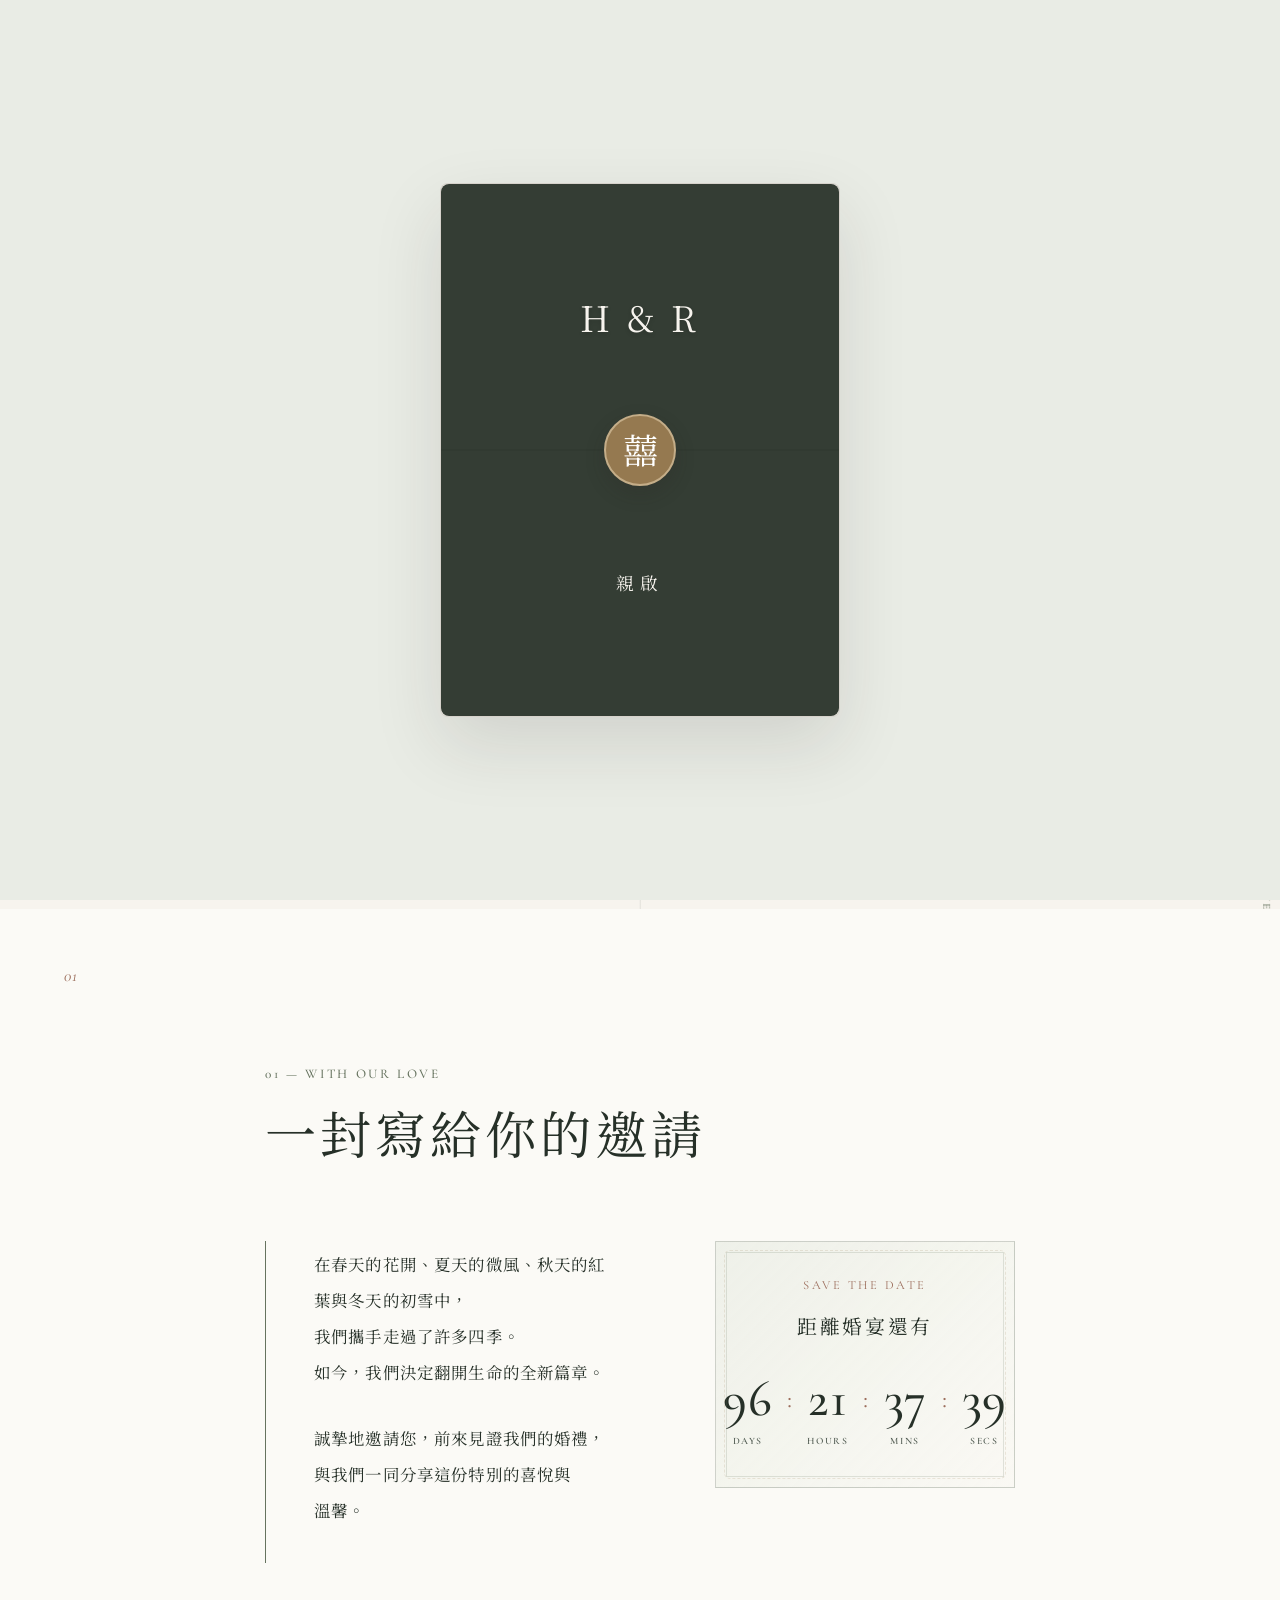
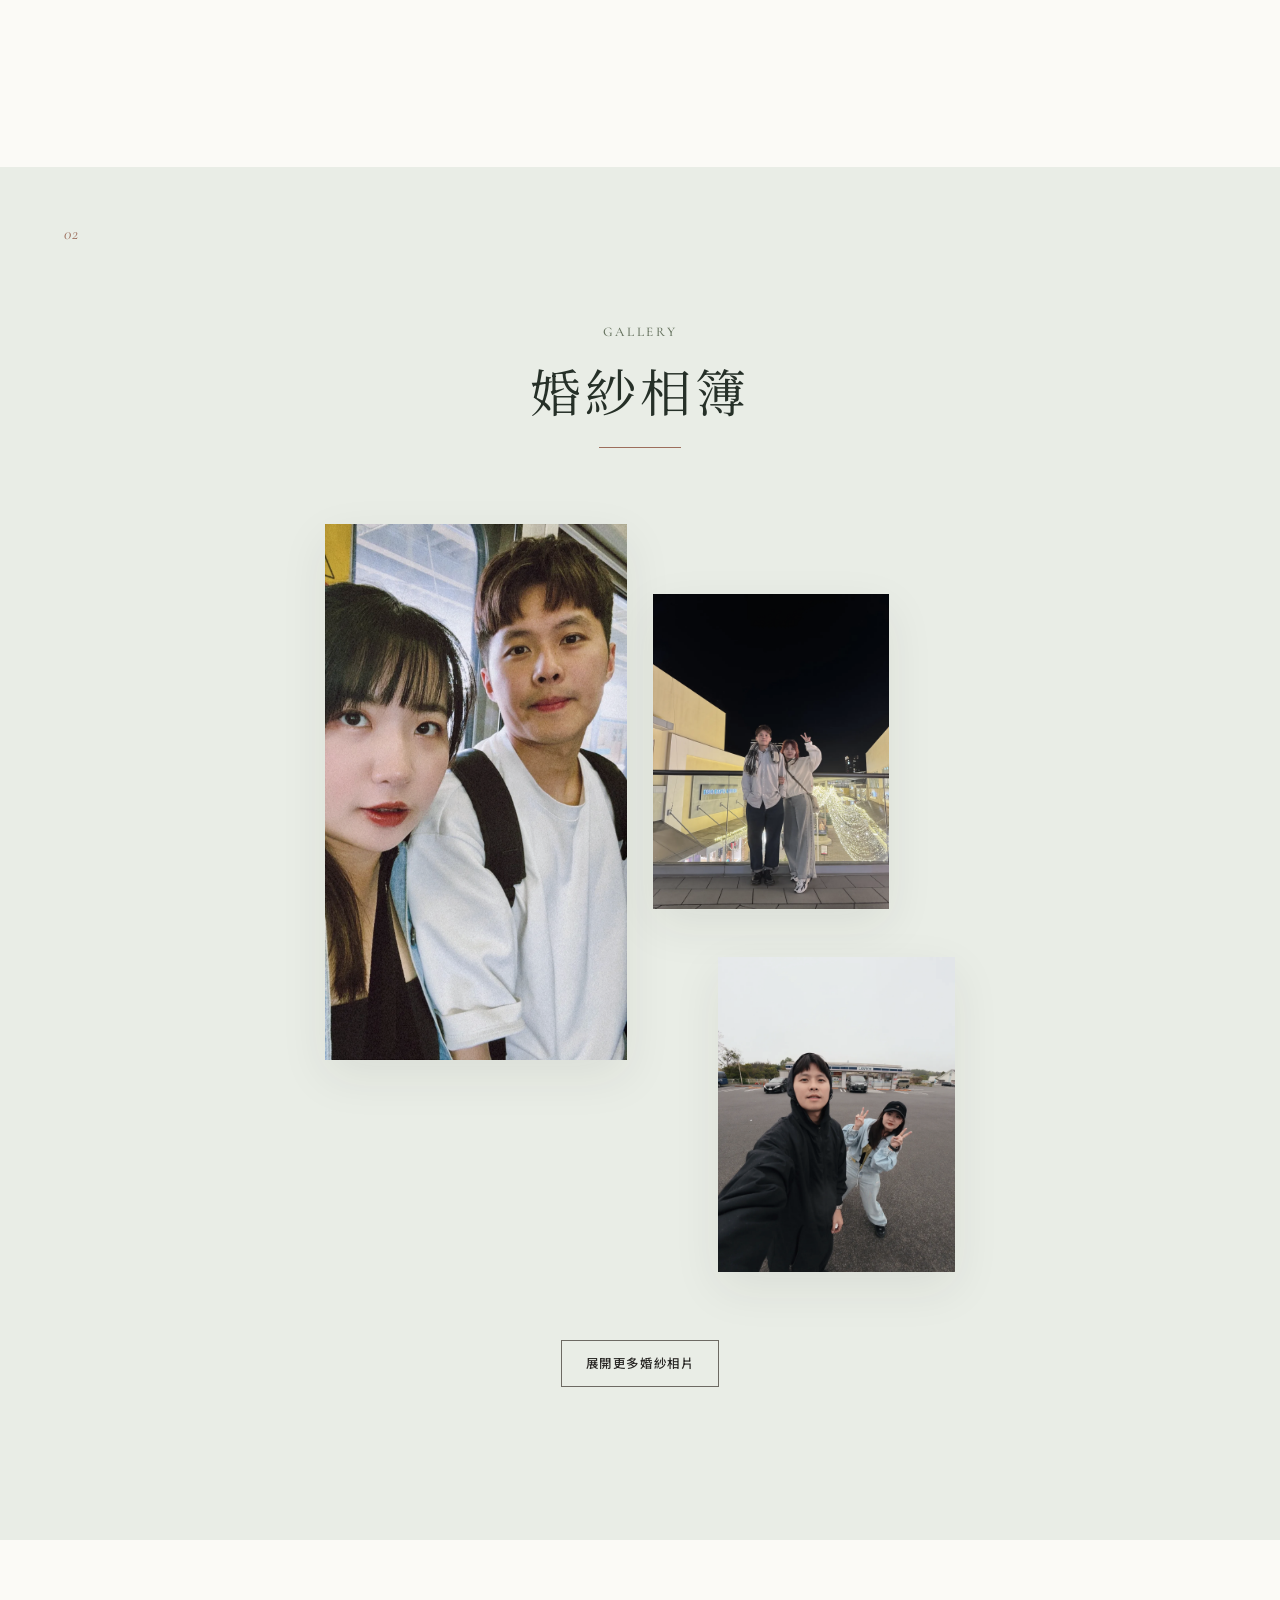
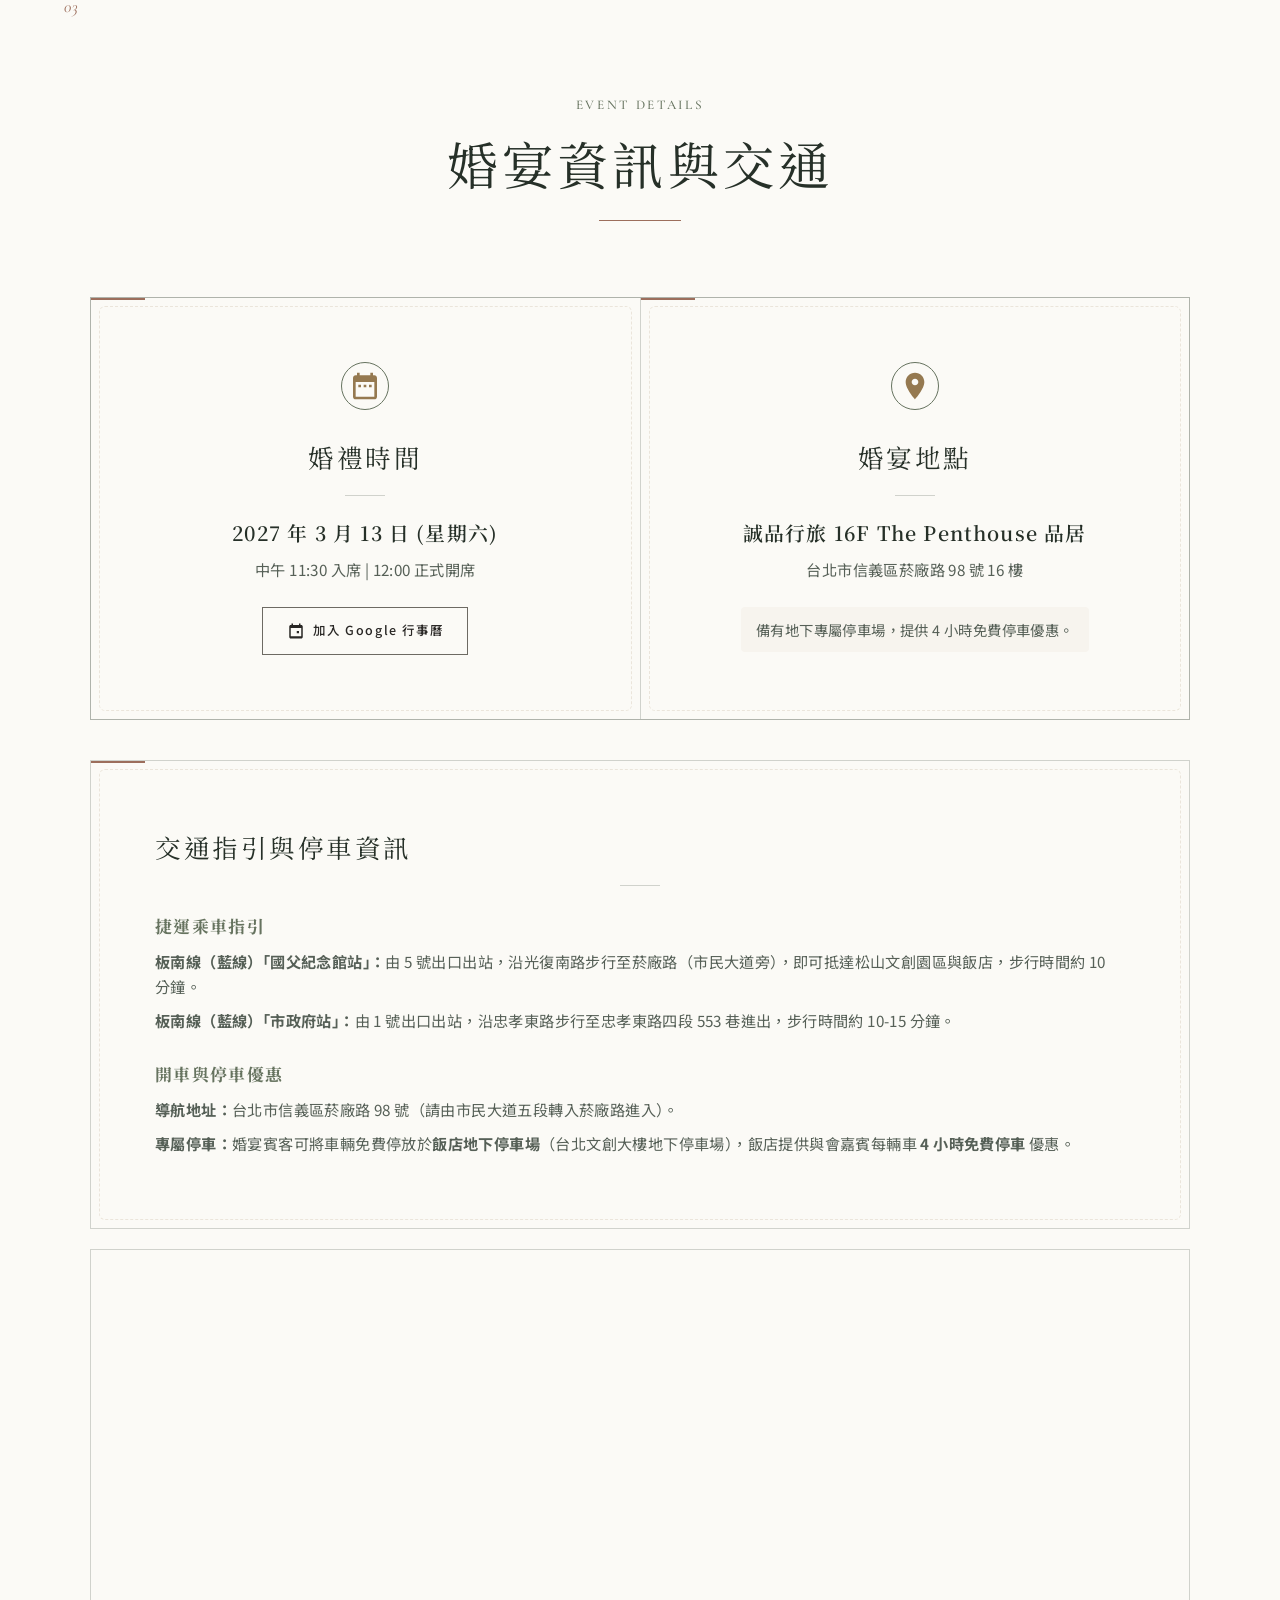
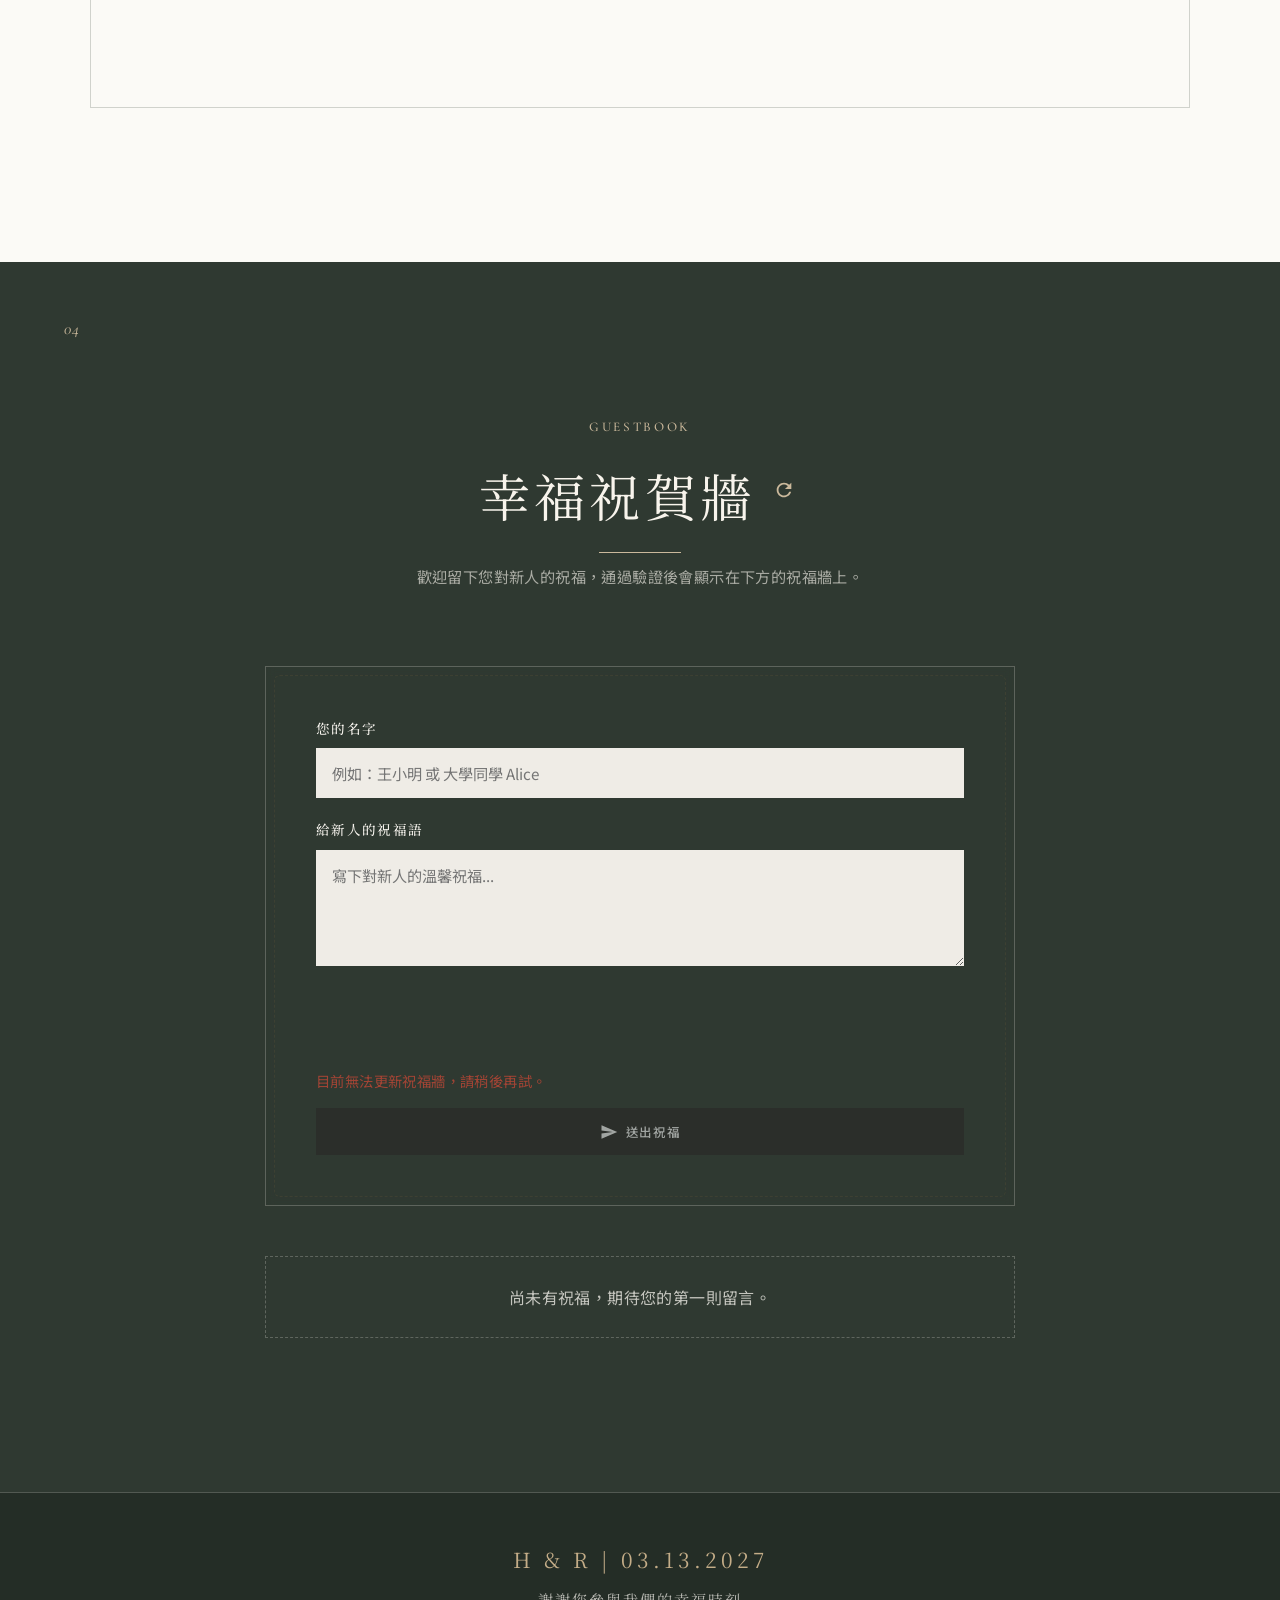
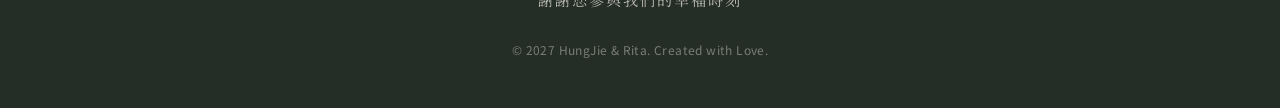
==== commit 6056c17d: "Refine spring letter invitation design" ====
--- a/index.html
+++ b/index.html
@@ -10,16 +10,20 @@
   <meta property="og:description" content="誠摯邀請您參加我們的婚宴，與我們一同分享這份特別的喜悅與溫馨。">
   <meta property="og:type" content="website">
   <meta property="og:url" content="https://hj-chien.github.io/marriage-invitation-preview/">
-  <meta property="og:image" content="https://hj-chien.github.io/marriage-invitation-preview/assets/images/og/line-preview.png">
-  <meta property="og:image:type" content="image/png">
+  <meta property="og:image" content="https://hj-chien.github.io/marriage-invitation-preview/assets/images/og/line-preview-spring-letter.jpg">
+  <meta property="og:image:type" content="image/jpeg">
   <meta property="og:image:width" content="1200">
   <meta property="og:image:height" content="630">
   <meta property="og:image:alt" content="簡宏杰與張汝菁的婚宴邀請卡">
+  <meta name="twitter:card" content="summary_large_image">
+  <meta name="twitter:title" content="簡宏杰 ＆ 張汝菁｜婚宴邀請">
+  <meta name="twitter:description" content="誠摯邀請您參加我們的婚宴，與我們一同分享這份特別的喜悅與溫馨。">
+  <meta name="twitter:image" content="https://hj-chien.github.io/marriage-invitation-preview/assets/images/og/line-preview-spring-letter.jpg">
   
   <!-- Google Fonts -->
   <link rel="preconnect" href="https://fonts.googleapis.com">
   <link rel="preconnect" href="https://fonts.gstatic.com" crossorigin>
-  <link href="https://fonts.googleapis.com/css2?family=Playfair+Display:ital,wght@0,400..900;1,400..900&family=Noto+Sans+TC:wght@300;400;500;700&family=Noto+Serif+TC:wght@300;400;600;700&display=swap" rel="stylesheet">
+  <link href="https://fonts.googleapis.com/css2?family=Cormorant+Garamond:ital,wght@0,400;0,500;0,600;1,400;1,500&family=Noto+Sans+TC:wght@300;400;500;700&family=Noto+Serif+TC:wght@300;400;500;600;700&display=swap" rel="stylesheet">
   
   <!-- CSS Stylesheet -->
   <link rel="stylesheet" href="style.css">
@@ -77,7 +81,7 @@
   <!-- Section 1: Editorial Letter Cover -->
   <header id="hero" class="hero-section letter-hero">
     <div class="letter-hero-copy fade-in">
-      <p class="hero-kicker">A LETTER OF INVITATION</p>
+      <p class="hero-kicker"><span>03</span> A LETTER OF INVITATION</p>
       <p class="hero-season">Spring · 2027</p>
       <h1 class="hero-title">簡宏杰<br><em>＆</em> 張汝菁</h1>
       <div class="hero-rule" aria-hidden="true"></div>
@@ -97,40 +101,47 @@
   <!-- Section 2: Dedicated Invitation Letter -->
   <section id="about" class="section about-section">
     <div class="container container-narrow">
-      <div class="about-text scroll-reveal">
-        <p class="greeting-para">
-          在春天的花開、夏天的微風、秋天的紅葉與冬天的初雪中，<br>
-          我們攜手走過了許多四季。<br>
-          如今，我們決定翻開生命的全新篇章。
-        </p>
-        <p class="greeting-para">
-          誠摯地邀請您，前來見證我們的婚禮，<br>
-          與我們一同分享這份特別的喜悅與溫馨。
-        </p>
-      </div>
-
-      <!-- Live Countdown Card Moved Here -->
-      <div class="countdown-card scroll-reveal">
-        <h3 class="countdown-card-title">距離婚宴還有</h3>
-        <div id="countdown" class="countdown-grid">
-          <div class="countdown-item">
-            <span id="days" class="time-num">00</span>
-            <span class="time-label">DAYS</span>
-          </div>
-          <div class="countdown-item-divider">:</div>
-          <div class="countdown-item">
-            <span id="hours" class="time-num">00</span>
-            <span class="time-label">HOURS</span>
-          </div>
-          <div class="countdown-item-divider">:</div>
-          <div class="countdown-item">
-            <span id="minutes" class="time-num">00</span>
-            <span class="time-label">MINS</span>
-          </div>
-          <div class="countdown-item-divider">:</div>
-          <div class="countdown-item">
-            <span id="seconds" class="time-num">00</span>
-            <span class="time-label">SECS</span>
+      <header class="letter-section-heading scroll-reveal">
+        <p class="section-eyebrow">01 — WITH OUR LOVE</p>
+        <h2>一封寫給你的邀請</h2>
+      </header>
+      <div class="about-layout">
+        <div class="about-text scroll-reveal">
+          <p class="greeting-para">
+            在春天的花開、夏天的微風、秋天的紅葉與冬天的初雪中，<br>
+            我們攜手走過了許多四季。<br>
+            如今，我們決定翻開生命的全新篇章。
+          </p>
+          <p class="greeting-para">
+            誠摯地邀請您，前來見證我們的婚禮，<br>
+            與我們一同分享這份特別的喜悅與溫馨。
+          </p>
+        </div>
+
+        <!-- Live Countdown Card Moved Here -->
+        <div class="countdown-card scroll-reveal">
+          <p class="countdown-card-kicker">SAVE THE DATE</p>
+          <h3 class="countdown-card-title">距離婚宴還有</h3>
+          <div id="countdown" class="countdown-grid">
+            <div class="countdown-item">
+              <span id="days" class="time-num">00</span>
+              <span class="time-label">DAYS</span>
+            </div>
+            <div class="countdown-item-divider">:</div>
+            <div class="countdown-item">
+              <span id="hours" class="time-num">00</span>
+              <span class="time-label">HOURS</span>
+            </div>
+            <div class="countdown-item-divider">:</div>
+            <div class="countdown-item">
+              <span id="minutes" class="time-num">00</span>
+              <span class="time-label">MINS</span>
+            </div>
+            <div class="countdown-item-divider">:</div>
+            <div class="countdown-item">
+              <span id="seconds" class="time-num">00</span>
+              <span class="time-label">SECS</span>
+            </div>
           </div>
         </div>
       </div>
@@ -258,8 +269,8 @@
         
         <!-- View More Button -->
         <div class="gallery-more-btn-wrapper" style="text-align: center; margin-top: 40px;">
-          <button id="view-more-photos-btn" class="btn btn-outline">
-            ✨ 展開更多婚紗相片
+          <button id="view-more-photos-btn" class="btn btn-outline" aria-expanded="false" aria-controls="gallery-grid">
+            展開更多婚紗相片
           </button>
         </div>
       </div>
@@ -309,21 +320,21 @@
           <div class="event-card-divider"></div>
           <p class="time-main">誠品行旅 16F The Penthouse 品居</p>
           <p class="time-sub">台北市信義區菸廠路 98 號 16 樓</p>
-          <p class="traffic-notice">🚗 備有地下專屬停車場，提供 4 小時免費停車優惠。</p>
+          <p class="traffic-notice">備有地下專屬停車場，提供 4 小時免費停車優惠。</p>
         </div>
       </div>
 
       <!-- Traffic Directions Card -->
       <div class="event-card traffic-details-card scroll-reveal">
-        <h3>🚇 交通指引與停車資訊</h3>
+        <h3>交通指引與停車資訊</h3>
         <div class="event-card-divider"></div>
         <div class="traffic-section">
-          <h4>🚇 捷運乘車指引</h4>
+          <h4>捷運乘車指引</h4>
           <p><strong>板南線（藍線）「國父紀念館站」：</strong>由 5 號出口出站，沿光復南路步行至菸廠路（市民大道旁），即可抵達松山文創園區與飯店，步行時間約 10 分鐘。</p>
           <p><strong>板南線（藍線）「市政府站」：</strong>由 1 號出口出站，沿忠孝東路步行至忠孝東路四段 553 巷進出，步行時間約 10-15 分鐘。</p>
         </div>
         <div class="traffic-section">
-          <h4>🚗 開車與停車優惠</h4>
+          <h4>開車與停車優惠</h4>
           <p><strong>導航地址：</strong>台北市信義區菸廠路 98 號（請由市民大道五段轉入菸廠路進入）。</p>
           <p><strong>專屬停車：</strong>婚宴賓客可將車輛免費停放於<strong>飯店地下停車場</strong>（台北文創大樓地下停車場），飯店提供與會嘉賓每輛車 <strong>4 小時免費停車</strong> 優惠。</p>
         </div>
@@ -350,10 +361,10 @@
     <div class="container container-narrow">
       <div class="section-title-wrapper scroll-reveal">
         <span class="section-subtitle">GUESTBOOK</span>
-        <div class="guestbook-header-inline" style="display: flex; align-items: center; justify-content: center; gap: 12px; margin-bottom: 8px;">
-          <h2 class="section-title" style="margin-bottom: 0;">幸福祝賀牆</h2>
-          <button id="refresh-wishes-btn" class="refresh-btn" aria-label="重新整理留言" style="background: none; border: none; color: var(--accent); cursor: pointer; display: flex; align-items: center; justify-content: center; padding: 5px; transition: transform 0.3s ease; outline: none;">
-            <svg class="refresh-icon" viewBox="0 0 24 24" style="width: 22px; height: 22px; fill: currentColor; transition: transform 0.3s ease;">
+        <div class="guestbook-header-inline">
+          <h2 class="section-title">幸福祝賀牆</h2>
+          <button id="refresh-wishes-btn" class="refresh-btn" aria-label="重新整理留言">
+            <svg class="refresh-icon" viewBox="0 0 24 24">
               <path d="M17.65 6.35C16.2 4.9 14.21 4 12 4c-4.42 0-7.99 3.58-7.99 8s3.57 8 7.99 8c3.73 0 6.84-2.55 7.73-6h-2.08c-.82 2.33-3.04 4-5.65 4-3.31 0-6-2.69-6-6s2.69-6 6-6c1.66 0 3.14.69 4.22 1.78L13 11h7V4l-2.35 2.35z"/>
             </svg>
           </button>
@@ -403,8 +414,8 @@
   </footer>
 
   <!-- Lightbox Modal for Gallery Images -->
-  <div id="lightbox" class="lightbox">
-    <span class="lightbox-close">&times;</span>
+  <div id="lightbox" class="lightbox" role="dialog" aria-modal="true" aria-label="婚紗照檢視器" aria-hidden="true">
+    <button type="button" class="lightbox-close" aria-label="關閉相片檢視器">&times;</button>
     <button class="lightbox-prev" id="lightbox-prev" aria-label="上一張">&lsaquo;</button>
     <img class="lightbox-content" id="lightbox-img" src="" alt="婚紗照放大圖">
     <button class="lightbox-next" id="lightbox-next" aria-label="下一張">&rsaquo;</button>
--- a/style.css
+++ b/style.css
@@ -2086,3 +2086,318 @@
   *, *::before, *::after { animation-duration: 0.01ms !important; animation-iteration-count: 1 !important; scroll-behavior: auto !important; transition-duration: 0.01ms !important; }
 }
 
+/* =========================================================
+   Spring Letter — final editorial refinement
+   ========================================================= */
+:root {
+  --font-display: 'Cormorant Garamond', 'Noto Serif TC', serif;
+  --font-heading: 'Noto Serif TC', serif;
+  --font-body: 'Noto Sans TC', sans-serif;
+  --paper: #f7f4ee;
+  --paper-deep: #ebe5da;
+  --ink: #263028;
+  --ink-soft: #566057;
+  --moss: #66735f;
+  --clay: #9c6e5c;
+  --line: rgba(56, 68, 55, 0.22);
+  --type-display: clamp(3.45rem, 7vw, 7rem);
+  --type-section: clamp(2.1rem, 4vw, 4.1rem);
+  --type-reading: clamp(1.03rem, 1.2vw, 1.2rem);
+}
+
+html { background: var(--paper); }
+body {
+  background: var(--paper);
+  color: var(--ink);
+  font-family: var(--font-body);
+  font-size: 16px;
+  line-height: 1.75;
+}
+
+::selection { background: #d8dfd3; color: var(--ink); }
+:focus-visible { outline: 2px solid var(--clay); outline-offset: 4px; }
+
+.paper-nav .nav-container { width: min(91%, 1240px); padding: 15px 0 14px; }
+.paper-nav .nav-logo {
+  font-family: var(--font-display);
+  font-size: 1.24rem;
+  font-weight: 600;
+  letter-spacing: 0.17em;
+}
+.paper-nav .nav-links { gap: clamp(14px, 2.2vw, 38px); }
+.paper-nav .nav-links a {
+  font-family: var(--font-body);
+  font-size: 0.69rem;
+  font-weight: 500;
+  letter-spacing: 0.16em;
+}
+
+.letter-hero {
+  min-height: min(900px, 100svh);
+  grid-template-columns: minmax(290px, 0.78fr) minmax(340px, 0.92fr);
+  gap: clamp(42px, 9vw, 156px);
+  padding: 116px max(6vw, 34px) 68px;
+  background:
+    linear-gradient(90deg, transparent 0 49.95%, rgba(72, 87, 70, 0.15) 50%, transparent 50.1%),
+    radial-gradient(circle at 80% 20%, rgba(189, 204, 181, 0.48), transparent 28rem),
+    var(--paper);
+}
+.letter-hero::before {
+  width: min(49vw, 660px);
+  right: -9vw;
+  top: 15%;
+  background: rgba(205, 216, 197, 0.36);
+  filter: none;
+}
+.letter-hero::after { display: none; }
+.letter-hero-copy { position: relative; justify-self: end; max-width: 510px; padding: 26px 0 28px 34px; }
+.letter-hero-copy::before {
+  content: '';
+  position: absolute;
+  left: 0;
+  top: 0;
+  width: 1px;
+  height: 100%;
+  background: linear-gradient(to bottom, transparent, var(--moss) 10%, var(--moss) 90%, transparent);
+}
+.hero-kicker,
+.hero-season,
+.hero-date,
+.hero-portrait figcaption,
+.hero-side-note {
+  font-family: var(--font-display);
+  font-weight: 500;
+}
+.hero-kicker {
+  display: flex;
+  align-items: center;
+  gap: 14px;
+  color: var(--moss);
+  font-size: 0.72rem;
+  letter-spacing: 0.23em;
+}
+.hero-kicker span { color: var(--clay); font-size: 1rem; font-style: italic; letter-spacing: 0; }
+.hero-season { color: var(--ink-soft); font-size: 1.04rem; letter-spacing: 0.12em; margin-bottom: 26px; }
+.letter-hero .hero-title {
+  max-width: 6.7em;
+  color: var(--ink);
+  font-family: var(--font-heading);
+  font-size: var(--type-display);
+  font-weight: 400;
+  letter-spacing: 0.09em;
+  line-height: 1.16;
+}
+.letter-hero .hero-title em {
+  color: var(--clay);
+  font-family: var(--font-display);
+  font-size: 0.57em;
+  font-weight: 400;
+  vertical-align: 0.06em;
+}
+.hero-rule { width: 92px; margin: 32px 0 24px; background: var(--clay); }
+.letter-hero .hero-invitation-title {
+  color: var(--ink);
+  font-family: var(--font-heading);
+  font-size: clamp(1.14rem, 1.65vw, 1.44rem);
+  font-weight: 400;
+  letter-spacing: 0.12em;
+  line-height: 2;
+}
+.hero-date { color: var(--moss); font-size: 1.05rem; letter-spacing: 0.11em; }
+.hero-read-link {
+  color: var(--ink-soft);
+  font-family: var(--font-body);
+  font-size: 0.76rem;
+  font-weight: 500;
+  letter-spacing: 0.14em;
+  text-decoration: none;
+}
+.hero-read-link::before { content: ''; width: 24px; height: 1px; background: var(--clay); }
+.hero-read-link span { color: var(--clay); }
+.hero-portrait { width: min(100%, 510px); justify-self: start; }
+.portrait-paper {
+  padding: 12px;
+  background: #fdfcf8;
+  box-shadow: 20px 24px 45px rgba(42, 48, 39, 0.16), 1px 1px 0 rgba(60, 65, 54, 0.18);
+  transform: rotate(1.2deg);
+}
+.portrait-paper::after {
+  content: 'H & R';
+  position: absolute;
+  right: 28px;
+  bottom: 28px;
+  color: rgba(255, 255, 255, 0.92);
+  font-family: var(--font-display);
+  font-size: 1.7rem;
+  font-style: italic;
+  letter-spacing: 0.08em;
+}
+.portrait-paper img { aspect-ratio: 0.735; filter: grayscale(1) contrast(1.07) brightness(1.03); }
+.hero-portrait figcaption { color: var(--ink-soft); font-size: 0.78rem; letter-spacing: 0.14em; margin: 18px 7px 0; }
+.hero-side-note { right: 23px; bottom: 78px; color: var(--moss); font-size: 0.69rem; letter-spacing: 0.21em; }
+
+.section { position: relative; padding: clamp(90px, 12vw, 160px) 0; }
+.about-section::before,
+.gallery-section::before,
+.event-section::before,
+.guestbook-section::before {
+  top: 52px;
+  left: max(5%, calc((100% - 1200px) / 2));
+  color: var(--clay);
+  font-family: var(--font-display);
+  font-size: 1.05rem;
+  font-style: italic;
+  letter-spacing: 0.08em;
+}
+.letter-section-heading { max-width: 680px; margin: 0 0 clamp(42px, 6vw, 74px); }
+.section-eyebrow,
+.section-subtitle {
+  display: block;
+  color: var(--moss);
+  font-family: var(--font-display);
+  font-size: 0.83rem;
+  font-weight: 500;
+  letter-spacing: 0.2em;
+}
+.letter-section-heading h2,
+.section-title {
+  color: var(--ink);
+  font-family: var(--font-heading);
+  font-size: var(--type-section);
+  font-weight: 400;
+  letter-spacing: 0.08em;
+  line-height: 1.35;
+}
+.letter-section-heading h2 { margin: 12px 0 0; }
+.about-section { background: #fbfaf6; }
+.about-layout {
+  display: grid;
+  grid-template-columns: minmax(0, 1.15fr) minmax(300px, 0.85fr);
+  align-items: start;
+  gap: clamp(42px, 8vw, 110px);
+}
+.about-text { padding: 6px 0 5px clamp(24px, 4vw, 48px); border-left-color: var(--moss); }
+.greeting-para {
+  color: var(--ink);
+  font-family: var(--font-heading);
+  font-size: var(--type-reading);
+  font-weight: 400;
+  letter-spacing: 0.07em;
+  line-height: 2.18;
+}
+.greeting-para + .greeting-para { margin-top: 30px; }
+.countdown-card {
+  position: relative;
+  margin: 0;
+  padding: 33px clamp(22px, 3.4vw, 42px) 37px;
+  background: linear-gradient(135deg, rgba(231, 236, 226, 0.65), rgba(250, 248, 243, 0.78));
+  border-color: var(--line);
+}
+.countdown-card::before { content: ''; position: absolute; inset: 10px; border: 1px solid rgba(102, 115, 95, 0.18); pointer-events: none; }
+.countdown-card-kicker { position: relative; margin: 0 0 12px; color: var(--clay); font-family: var(--font-display); font-size: 0.78rem; letter-spacing: 0.2em; }
+.countdown-card-title { position: relative; color: var(--ink); font-family: var(--font-heading); font-size: 1.24rem; font-weight: 400; letter-spacing: 0.13em; }
+.time-num { color: var(--ink); font-family: var(--font-display); font-size: clamp(2.3rem, 4vw, 3.65rem); font-weight: 500; line-height: 1; }
+.time-label { color: var(--ink-soft); font-family: var(--font-display); font-size: 0.61rem; letter-spacing: 0.16em; }
+.countdown-item-divider { color: var(--clay); font-family: var(--font-display); font-size: 1.6rem; font-weight: 400; }
+
+.gallery-section { background: #e9ede6; }
+.section-title-wrapper { margin-bottom: clamp(40px, 6vw, 76px); }
+.section-title-wrapper .section-title { margin-top: 10px; }
+.title-divider { width: 82px; margin-top: 22px; background: var(--clay); }
+.gallery-grid { gap: clamp(12px, 2vw, 27px); }
+.gallery-card { position: relative; cursor: zoom-in; }
+.gallery-card::after { content: ''; position: absolute; inset: 8px; border: 1px solid rgba(250, 248, 243, 0.72); opacity: 0; pointer-events: none; transition: opacity 180ms ease; }
+.gallery-card:hover::after,
+.gallery-card:focus-visible::after { opacity: 1; }
+.gallery-card img { width: 100%; filter: saturate(0.82) contrast(0.98); transition: transform 340ms ease, filter 340ms ease; }
+.gallery-card:hover .gallery-img,
+.gallery-card:focus-visible .gallery-img { transform: scale(1.025); filter: saturate(1) contrast(1); }
+.gallery-card-overlay { background: linear-gradient(180deg, transparent 44%, rgba(35, 45, 36, 0.78)); }
+.gallery-card-overlay-text { font-family: var(--font-display); font-size: 1rem; font-style: italic; letter-spacing: 0.09em; }
+.gallery-more-btn-wrapper { margin-top: 68px !important; }
+.btn {
+  min-height: 47px;
+  border-radius: 0;
+  font-family: var(--font-body);
+  font-size: 0.78rem;
+  font-weight: 500;
+  letter-spacing: 0.13em;
+  transition: color 180ms ease, background 180ms ease, border-color 180ms ease, transform 180ms ease;
+}
+.btn:hover { transform: translateY(-2px); }
+
+.event-section { background: #fbfaf6; }
+.event-grid { background: var(--line); border-color: var(--line); }
+.event-card { position: relative; padding: clamp(38px, 5vw, 66px); background: #fbfaf6; }
+.event-card::before { content: ''; position: absolute; left: 0; top: 0; width: 54px; height: 2px; background: var(--clay); }
+.event-card h3 { color: var(--ink); font-family: var(--font-heading); font-size: clamp(1.34rem, 2vw, 1.64rem); letter-spacing: 0.1em; }
+.card-icon-wrapper { width: 48px; height: 48px; border-color: var(--moss); }
+.event-card-divider { background: var(--line); }
+.time-main { color: var(--ink); font-family: var(--font-heading); font-size: clamp(1.08rem, 1.55vw, 1.34rem); letter-spacing: 0.06em; }
+.time-sub, .traffic-notice { color: var(--ink-soft); }
+.traffic-details-card { margin-top: 20px; border-color: var(--line); }
+.traffic-section h4 { color: var(--moss); font-family: var(--font-heading); font-size: 1.06rem; letter-spacing: 0.08em; }
+.traffic-section p { color: var(--ink-soft); }
+.map-wrapper { margin-top: 20px !important; border-color: var(--line); }
+
+.guestbook-section { background: #2f3931; }
+.guestbook-section::before { color: #cbb99c; }
+.guestbook-section .section-subtitle { color: #cbb99c; }
+.guestbook-section .section-title { color: #f8f4ec; }
+.guestbook-section .section-desc-para { max-width: 520px; margin-inline: auto; color: rgba(248, 244, 236, 0.76); }
+.guestbook-section .title-divider { background: #cbb99c; }
+.guestbook-header-inline { display: flex; align-items: center; justify-content: center; gap: 12px; margin-bottom: 8px; }
+.guestbook-header-inline .section-title { margin-bottom: 0; }
+.refresh-btn { display: inline-flex; align-items: center; justify-content: center; padding: 6px; border: 0; background: transparent; cursor: pointer; transition: transform 180ms ease; }
+.refresh-btn:hover { transform: rotate(24deg); }
+.refresh-icon { width: 22px; height: 22px; fill: currentColor; }
+.guestbook-form-card { padding: clamp(28px, 4vw, 50px); border-color: rgba(248, 244, 236, 0.23); }
+.form-group label { font-family: var(--font-heading); letter-spacing: 0.1em; }
+.form-group input, .form-group textarea { color: var(--ink); font-family: var(--font-body); }
+.refresh-btn { color: #cbb99c !important; }
+.footer { background: #242d26; }
+
+.lightbox-close {
+  border: 0;
+  background: transparent;
+  color: #fff;
+  font: inherit;
+  line-height: 1;
+}
+
+@media (max-width: 760px) {
+  body { padding-bottom: 58px; }
+  .paper-nav .nav-links a { font-size: 0.65rem; letter-spacing: 0.1em; }
+  .letter-hero {
+    display: flex;
+    flex-direction: column;
+    align-items: stretch;
+    gap: 38px;
+    min-height: 0;
+    padding: 86px 24px 72px;
+    background: radial-gradient(circle at 100% 30%, rgba(189, 204, 181, 0.48), transparent 18rem), var(--paper);
+  }
+  .letter-hero-copy { order: 0; max-width: none; padding-left: 22px; }
+  .letter-hero .hero-title { font-size: clamp(3rem, 15vw, 4.5rem); }
+  .hero-portrait { order: 1; width: min(100%, 410px); margin-inline: auto; }
+  .portrait-paper { padding: 9px; transform: rotate(0.75deg); }
+  .hero-portrait figcaption { font-size: 0.69rem; }
+  .section { padding: 86px 0; }
+  .about-section::before, .gallery-section::before, .event-section::before, .guestbook-section::before { top: 32px; left: 24px; }
+  .letter-section-heading { margin-bottom: 36px; }
+  .letter-section-heading h2, .section-title { font-size: clamp(2rem, 10vw, 2.8rem); }
+  .about-layout { grid-template-columns: 1fr; gap: 42px; }
+  .about-text { padding-left: 20px; }
+  .greeting-para { font-size: 1.02rem; line-height: 2; }
+  .greeting-para br { display: none; }
+  .countdown-card { padding: 30px 18px 33px; }
+  .countdown-grid { gap: 7px; }
+  .time-num { font-size: clamp(2rem, 10vw, 2.7rem); }
+  .countdown-item-divider { font-size: 1.2rem; }
+  .gallery-card, .gallery-card:nth-child(n) { margin-bottom: 16px; }
+  .gallery-card:nth-child(2), .gallery-card:nth-child(3) { width: 88%; }
+  .event-card { padding: 38px 28px; }
+  .event-card::before { width: 42px; }
+  .traffic-details-card { margin-top: 14px; }
+  .map-wrapper iframe { height: 320px; }
+}
